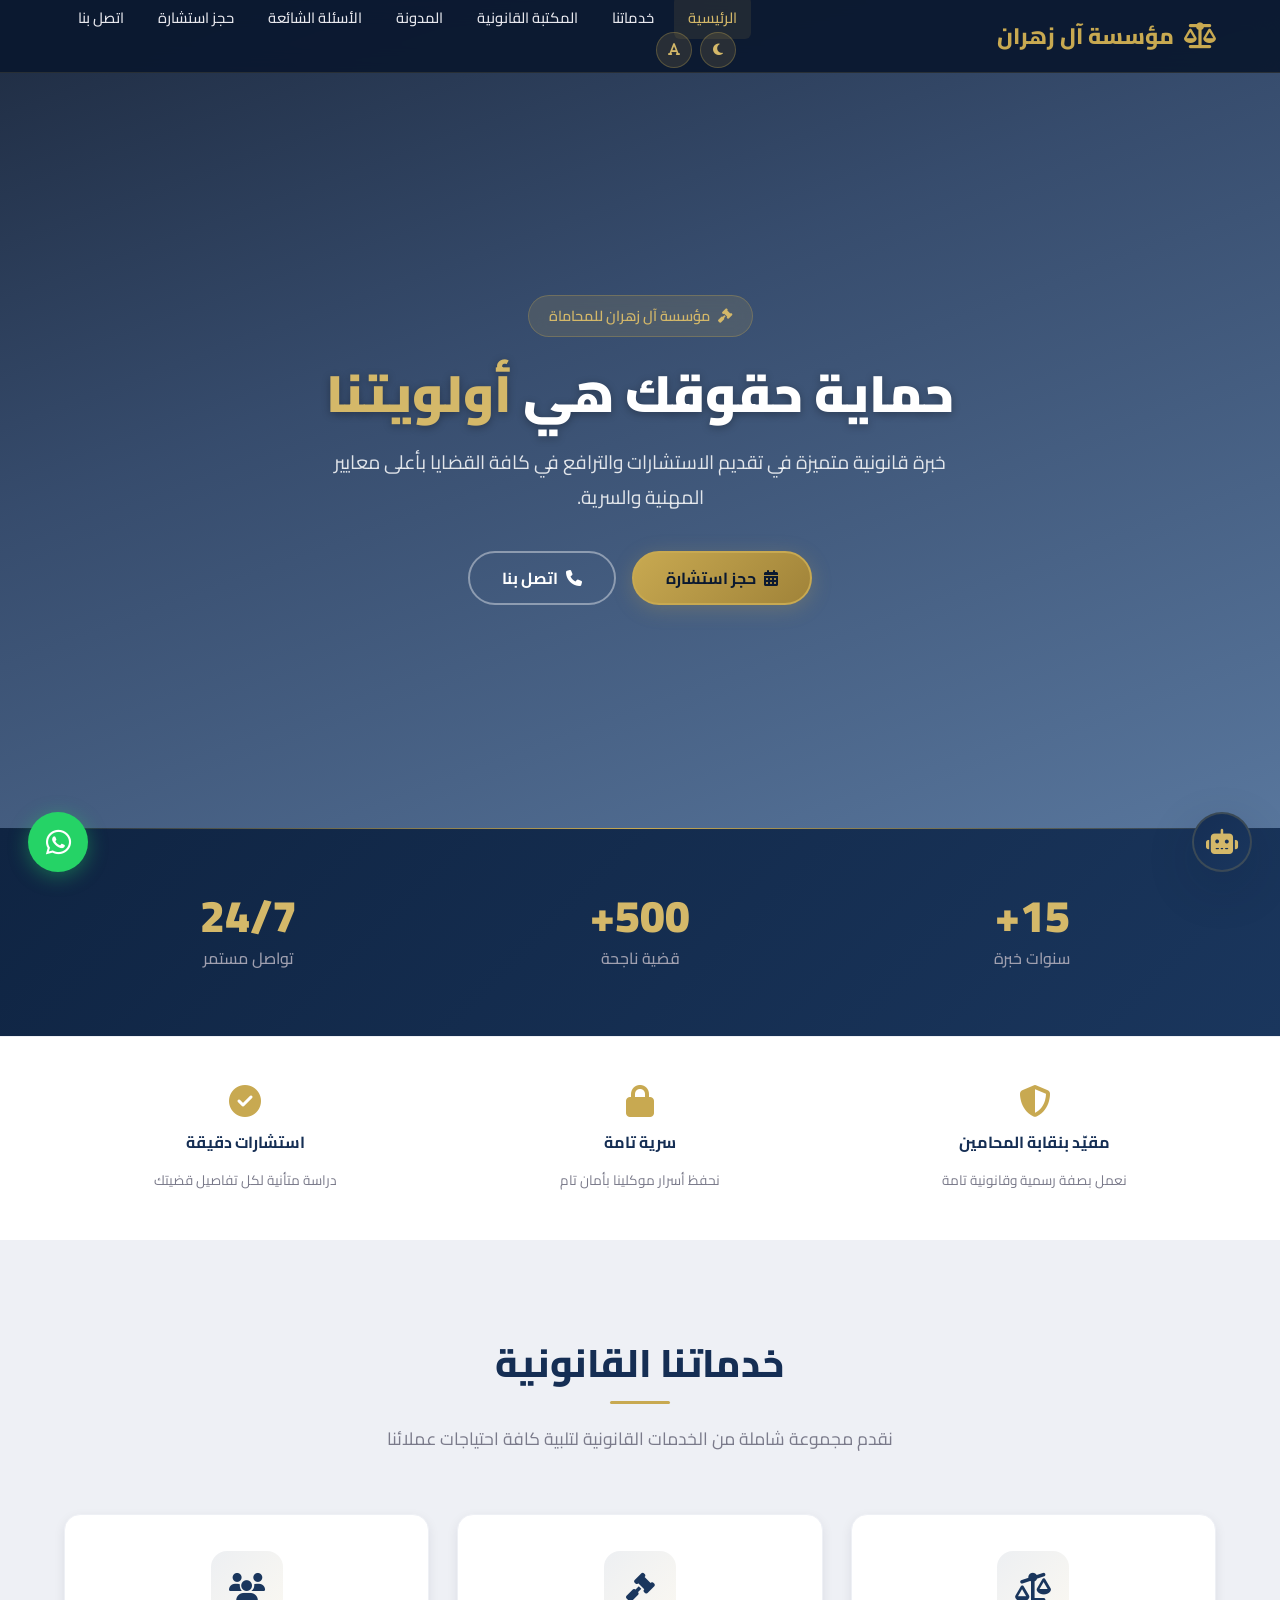
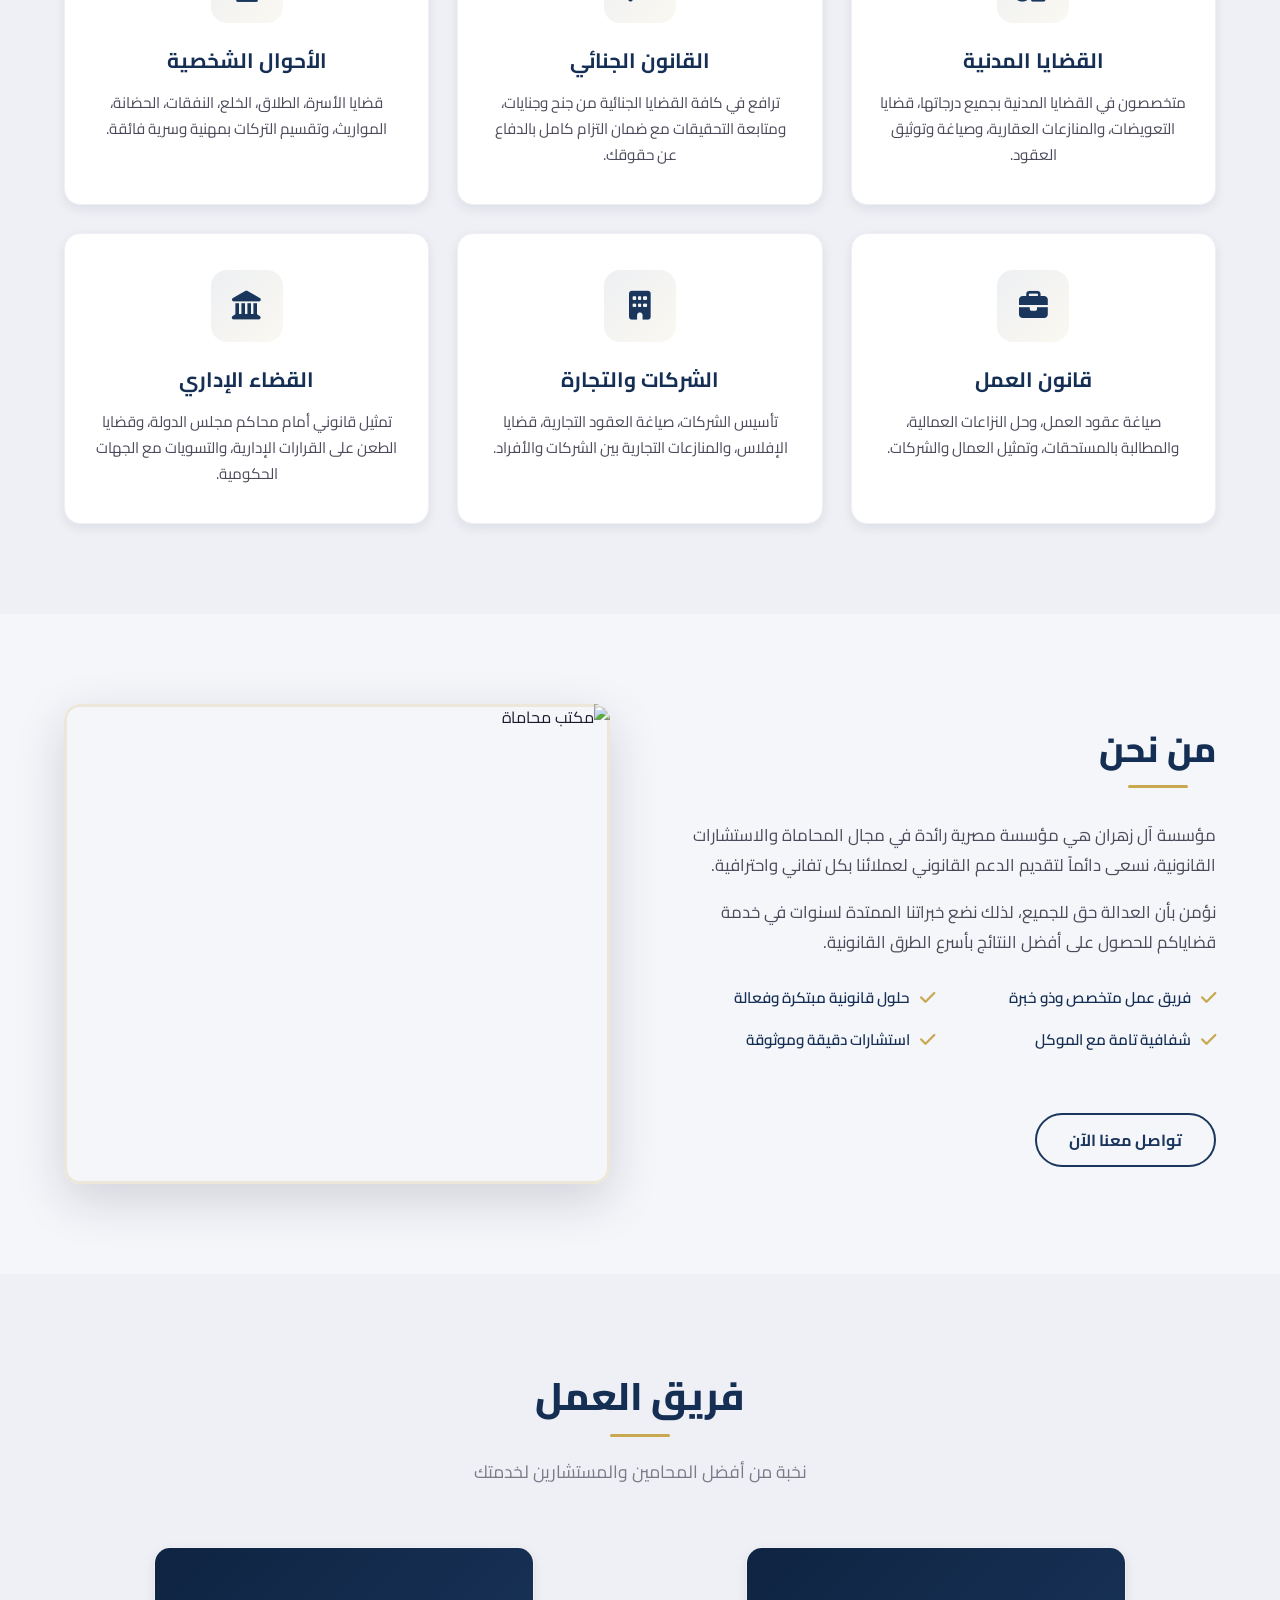
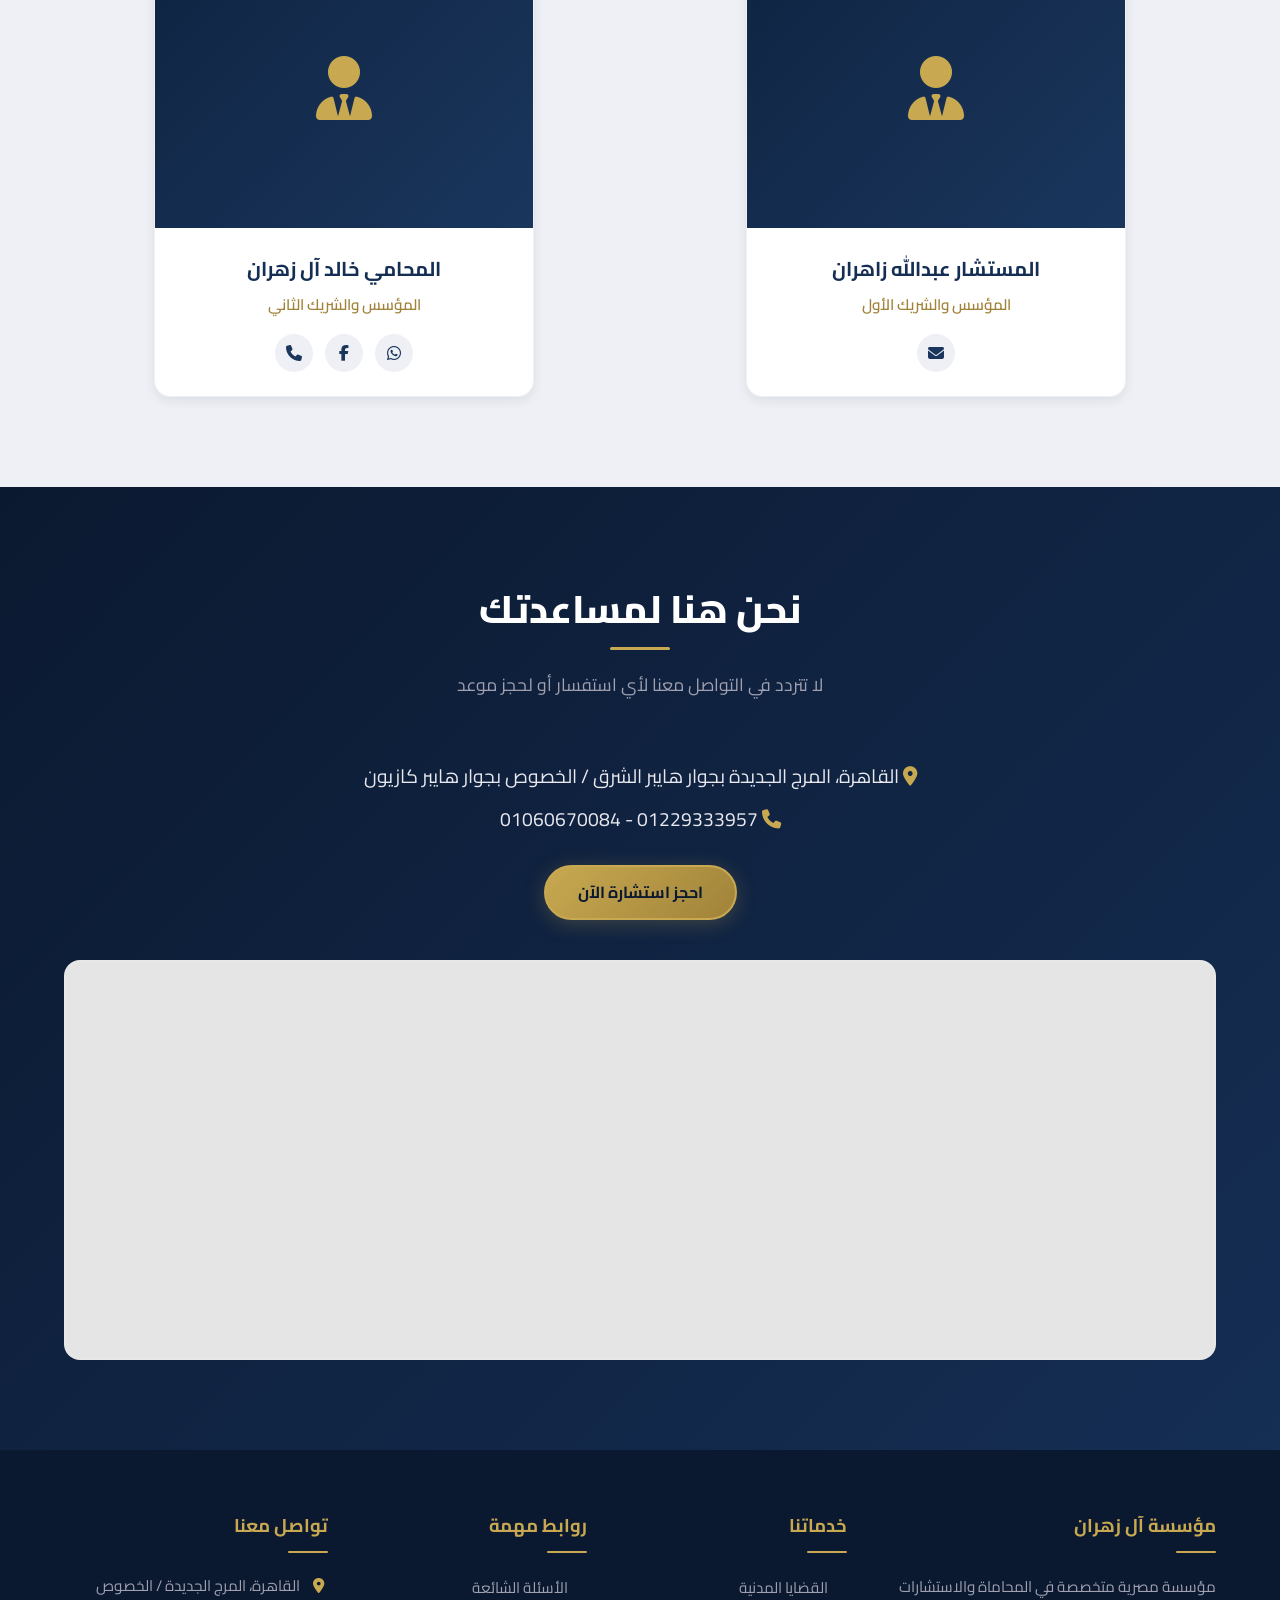
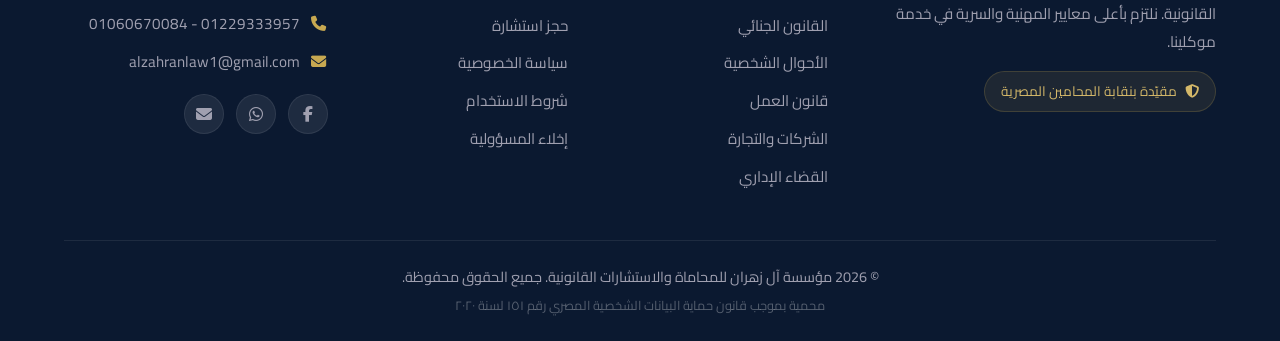
==== index.html @ a558ccb0 "feat: add Dark Mode, Font Scaler, PWA Manifest, and SEO OpenGraph tags" ====
﻿<!DOCTYPE html>
<html lang="ar" dir="rtl">
<head>
    <meta charset="UTF-8">
    <meta name="viewport" content="width=device-width, initial-scale=1.0">
    <title>مؤسسة آل زهران للمحاماة والاستشارات القانونية | الرئيسية</title>
    <meta name="description" content="مؤسسة مصرية متخصصة في المحاماة والاستشارات القانونية. نلتزم بأعلى معايير المهنية والسرية في خدمة موكلينا.">
    
    <!-- Fonts & Icons -->
    <link href="https://cdnjs.cloudflare.com/ajax/libs/font-awesome/6.5.0/css/all.min.css" rel="stylesheet">
    <link href="https://fonts.googleapis.com/css2?family=Cairo:wght@300;400;500;600;700;800;900&display=swap" rel="stylesheet">
    
    <!-- CSS -->
    <link rel="stylesheet" href="css/style.css">

    <!-- Overriding hero background with provided URL -->
    <style>
        .hero::before {
            background: url('https://raw.githubusercontent.com/hugg3864-del/my-website/refs/heads/master/AiArt_1753898582219.jpg') center/cover no-repeat !important;
        }
        /* Make stats grid center if only 3 items */
        .stats-grid {
            justify-content: center;
        }
        @media (min-width: 768px) {
            .stats-grid {
                display: flex;
                flex-wrap: wrap;
            }
            .stat-item {
                flex: 1;
                min-width: 250px;
            }
        }
    </style>
    <link rel="manifest" href="manifest.json">
    <meta name="theme-color" content="#0b1930">
    <meta property="og:title" content="مؤسسة آل زهران للمحاماة">
    <meta property="og:description" content="مؤسسة مصرية متخصصة في المحاماة والاستشارات القانونية.">
    <meta property="og:image" content="https://raw.githubusercontent.com/hugg3864-del/my-website/master/AiArt_1753898582219.jpg">
    <meta property="og:url" content="https://hugg3864-del.github.io/my-website/">
    <meta name="twitter:card" content="summary_large_image">
    <script type="application/ld+json">
    {
      "@context": "https://schema.org",
      "@type": "LegalService",
      "name": "مؤسسة آل زهران للمحاماة",
      "image": "https://raw.githubusercontent.com/hugg3864-del/my-website/master/AiArt_1753898582219.jpg",
      "telephone": "01229333957",
      "address": {
        "@type": "PostalAddress",
        "streetAddress": "المرج الجديدة / الخصوص",
        "addressLocality": "القاهرة",
        "addressCountry": "EG"
      }
    }
    </script>
</head>
<body>

    <!-- Header -->
    <header class="header" id="header">
        <div class="container">
            <div class="header-content">
                <a href="index.html" class="logo">
                    <i class="fas fa-balance-scale"></i>
                    <span>مؤسسة آل زهران</span>
                </a>
                <nav>
                    <ul class="nav-menu" id="navMenu">
                        <li><a href="index.html" class="active">الرئيسية</a></li>
                        <li><a href="index.html#services">خدماتنا</a></li>
                        <li><a href="law.html">المكتبة القانونية</a></li>
                        <li><a href="blog.html">المدونة</a></li>
                        <li><a href="faq.html">الأسئلة الشائعة</a></li>
                        <li><a href="booking.html">حجز استشارة</a></li>
                        <li><a href="contact.html">اتصل بنا</a></li>
                    </ul>
                                        <div class="accessibility-toolbar">
                        <button id="themeToggle" class="toolbar-btn" title="الوضع الليلي/النهاري"><i class="fas fa-moon"></i></button>
                        <button id="fontToggle" class="toolbar-btn" title="تكبير الخط"><i class="fas fa-font"></i></button>
                    </div>
                    <button class="mobile-menu-btn" id="mobileMenuBtn" aria-label="القائمة">
                        <i class="fas fa-bars"></i>
                    </button>
                </nav>
            </div>
        </div>
    </header>

    <main>
        <!-- Hero Section -->
        <section class="hero" id="home">
            <div class="hero-content">
                <div class="hero-badge">
                    <i class="fas fa-gavel"></i>
                    <span>مؤسسة آل زهران للمحاماة</span>
                </div>
                <h1 class="hero-title">حماية حقوقك هي <span>أولويتنا</span></h1>
                <p class="hero-subtitle">خبرة قانونية متميزة في تقديم الاستشارات والترافع في كافة القضايا بأعلى معايير المهنية والسرية.</p>
                <div class="hero-actions">
                    <a href="booking.html" class="btn btn--primary">
                        <i class="fas fa-calendar-alt"></i> حجز استشارة
                    </a>
                    <a href="contact.html" class="btn btn--secondary">
                        <i class="fas fa-phone"></i> اتصل بنا
                    </a>
                </div>
            </div>
        </section>

        <!-- Stats Bar -->
        <section class="stats-bar">
            <div class="container">
                <div class="stats-grid">
                    <div class="stat-item">
                        <div class="stat-number">15+</div>
                        <div class="stat-label">سنوات خبرة</div>
                    </div>
                    <div class="stat-item">
                        <div class="stat-number">500+</div>
                        <div class="stat-label">قضية ناجحة</div>
                    </div>
                    <div class="stat-item">
                        <div class="stat-number">24/7</div>
                        <div class="stat-label">تواصل مستمر</div>
                    </div>
                </div>
            </div>
        </section>

        <!-- Trust Badges -->
        <section class="trust-section">
            <div class="container">
                <div class="trust-grid">
                    <div class="trust-item">
                        <i class="fas fa-shield-alt"></i>
                        <h4>مقيّد بنقابة المحامين</h4>
                        <p>نعمل بصفة رسمية وقانونية تامة</p>
                    </div>
                    <div class="trust-item">
                        <i class="fas fa-lock"></i>
                        <h4>سرية تامة</h4>
                        <p>نحفظ أسرار موكلينا بأمان تام</p>
                    </div>
                    <div class="trust-item">
                        <i class="fas fa-check-circle"></i>
                        <h4>استشارات دقيقة</h4>
                        <p>دراسة متأنية لكل تفاصيل قضيتك</p>
                    </div>
                </div>
            </div>
        </section>

        <!-- Services Section -->
        <section class="section section--alt" id="services">
            <div class="container">
                <div class="section-header">
                    <h2>خدماتنا القانونية</h2>
                    <p>نقدم مجموعة شاملة من الخدمات القانونية لتلبية كافة احتياجات عملائنا</p>
                </div>
                <div class="services-grid">
                    <!-- Service 1 -->
                    <div class="service-card">
                        <div class="service-icon">
                            <i class="fas fa-balance-scale-left"></i>
                        </div>
                        <h3>القضايا المدنية</h3>
                        <p>متخصصون في القضايا المدنية بجميع درجاتها، قضايا التعويضات، والمنازعات العقارية، وصياغة وتوثيق العقود.</p>
                    </div>
                    <!-- Service 2 -->
                    <div class="service-card">
                        <div class="service-icon">
                            <i class="fas fa-gavel"></i>
                        </div>
                        <h3>القانون الجنائي</h3>
                        <p>ترافع في كافة القضايا الجنائية من جنح وجنايات، ومتابعة التحقيقات مع ضمان التزام كامل بالدفاع عن حقوقك.</p>
                    </div>
                    <!-- Service 3 -->
                    <div class="service-card">
                        <div class="service-icon">
                            <i class="fas fa-users"></i>
                        </div>
                        <h3>الأحوال الشخصية</h3>
                        <p>قضايا الأسرة، الطلاق، الخلع، النفقات، الحضانة، المواريث، وتقسيم التركات بمهنية وسرية فائقة.</p>
                    </div>
                    <!-- Service 4 -->
                    <div class="service-card">
                        <div class="service-icon">
                            <i class="fas fa-briefcase"></i>
                        </div>
                        <h3>قانون العمل</h3>
                        <p>صياغة عقود العمل، وحل النزاعات العمالية، والمطالبة بالمستحقات، وتمثيل العمال والشركات.</p>
                    </div>
                    <!-- Service 5 -->
                    <div class="service-card">
                        <div class="service-icon">
                            <i class="fas fa-building"></i>
                        </div>
                        <h3>الشركات والتجارة</h3>
                        <p>تأسيس الشركات، صياغة العقود التجارية، قضايا الإفلاس، والمنازعات التجارية بين الشركات والأفراد.</p>
                    </div>
                    <!-- Service 6 -->
                    <div class="service-card">
                        <div class="service-icon">
                            <i class="fas fa-landmark"></i>
                        </div>
                        <h3>القضاء الإداري</h3>
                        <p>تمثيل قانوني أمام محاكم مجلس الدولة، وقضايا الطعن على القرارات الإدارية، والتسويات مع الجهات الحكومية.</p>
                    </div>
                </div>
            </div>
        </section>

        <!-- About Section -->
        <section class="section" id="about">
            <div class="container">
                <div class="about-content">
                    <div class="about-text">
                        <div class="section-header" style="text-align: right; margin-bottom: 20px;">
                            <h2>من نحن</h2>
                        </div>
                        <p>مؤسسة آل زهران هي مؤسسة مصرية رائدة في مجال المحاماة والاستشارات القانونية، نسعى دائماً لتقديم الدعم القانوني لعملائنا بكل تفاني واحترافية.</p>
                        <p>نؤمن بأن العدالة حق للجميع، لذلك نضع خبراتنا الممتدة لسنوات في خدمة قضاياكم للحصول على أفضل النتائج بأسرع الطرق القانونية.</p>
                        <div class="about-features">
                            <div class="about-feature">
                                <i class="fas fa-check"></i> فريق عمل متخصص وذو خبرة
                            </div>
                            <div class="about-feature">
                                <i class="fas fa-check"></i> حلول قانونية مبتكرة وفعالة
                            </div>
                            <div class="about-feature">
                                <i class="fas fa-check"></i> شفافية تامة مع الموكل
                            </div>
                            <div class="about-feature">
                                <i class="fas fa-check"></i> استشارات دقيقة وموثوقة
                            </div>
                        </div>
                        <a href="contact.html" class="btn btn--outline mt-4">تواصل معنا الآن</a>
                    </div>
                    <div class="about-image-wrapper">
                        <!-- Placeholder for an about image -->
                        <img src="https://images.unsplash.com/photo-1589829085413-56de8ae18c73?auto=format&fit=crop&w=800&q=80" alt="مكتب محاماة">
                    </div>
                </div>
            </div>
        </section>

        <!-- Team Section -->
        <section class="section section--alt" id="team">
            <div class="container">
                <div class="section-header">
                    <h2>فريق العمل</h2>
                    <p>نخبة من أفضل المحامين والمستشارين لخدمتك</p>
                </div>
                <div class="team-grid">
                    <!-- Team Member 1 -->
                    <div class="team-card">
                        <div class="team-card-image">
                            <i class="fas fa-user-tie team-placeholder"></i>
                        </div>
                        <div class="team-card-info">
                            <h4>المستشار عبدالله زاهران</h4>
                            <div class="role">المؤسس والشريك الأول</div>
                            <div class="team-social">
                                <a href="mailto:alzahranlaw1@gmail.com"><i class="fas fa-envelope"></i></a>
                            </div>
                        </div>
                    </div>
                    <!-- Team Member 2 -->
                    <div class="team-card">
                        <div class="team-card-image">
                            <i class="fas fa-user-tie team-placeholder"></i>
                        </div>
                        <div class="team-card-info">
                            <h4>المحامي خالد آل زهران</h4>
                            <div class="role">المؤسس والشريك الثاني</div>
                            <div class="team-social">
                                <a href="https://wa.me/qr/PBA4JKFEEQJXP1" target="_blank"><i class="fab fa-whatsapp"></i></a>
                                <a href="https://www.facebook.com/share/1EuJVYKeH9" target="_blank"><i class="fab fa-facebook-f"></i></a>
                                <a href="tel:01151723921"><i class="fas fa-phone"></i></a>
                            </div>
                        </div>
                    </div>
                </div>
            </div>
        </section>

        <!-- Contact Preview -->
        <section class="section section--dark" id="contact-preview">
            <div class="container">
                <div class="section-header">
                    <h2>نحن هنا لمساعدتك</h2>
                    <p>لا تتردد في التواصل معنا لأي استفسار أو لحجز موعد</p>
                </div>
                <div style="text-align: center; margin-bottom: 40px;">
                    <p style="font-size: 1.2rem; margin-bottom: 10px;"><i class="fas fa-map-marker-alt" style="color: var(--gold-500);"></i> القاهرة، المرج الجديدة بجوار هايبر الشرق / الخصوص بجوار هايبر كازيون</p>
                    <p style="font-size: 1.2rem; margin-bottom: 10px;"><i class="fas fa-phone" style="color: var(--gold-500);"></i> 01229333957 - 01060670084</p>
                    <div style="margin-top: 30px;">
                        <a href="booking.html" class="btn btn--primary">احجز استشارة الآن</a>
                    </div>
                </div>
                
                <!-- Map Placeholder -->
                <div style="width: 100%; height: 400px; background-color: #e5e5e5; border-radius: var(--radius-lg); display: flex; align-items: center; justify-content: center; overflow: hidden; border: 2px solid rgba(255,255,255,0.1);">
                    <iframe src="https://www.google.com/maps/embed?pb=!1m18!1m12!1m3!1d13797.747209772591!2d31.328328!3d30.167447!2m3!1f0!2f0!3f0!3m2!1i1024!2i768!4f13.1!3m3!1m2!1s0x0%3A0x0!2zMzDCsDEwJzAyLjgiTiAzMcKwMTknNDIuMCJF!5e0!3m2!1sen!2seg!4v1717000000000!5m2!1sen!2seg" width="100%" height="100%" style="border:0;" allowfullscreen="" loading="lazy" referrerpolicy="no-referrer-when-downgrade"></iframe>
                </div>
            </div>
        </section>
    </main>

    <!-- Footer -->
    <footer class="footer">
        <div class="container">
            <div class="footer-content">
                <div class="footer-section">
                    <h3>مؤسسة آل زهران</h3>
                    <p>مؤسسة مصرية متخصصة في المحاماة والاستشارات القانونية. نلتزم بأعلى معايير المهنية والسرية في خدمة موكلينا.</p>
                    <div class="footer-badge">
                        <i class="fas fa-shield-alt"></i>
                        <span>مقيّدة بنقابة المحامين المصرية</span>
                    </div>
                </div>
                <div class="footer-section">
                    <h3>خدماتنا</h3>
                    <ul class="footer-links">
                        <li><a href="index.html#services">القضايا المدنية</a></li>
                        <li><a href="index.html#services">القانون الجنائي</a></li>
                        <li><a href="index.html#services">الأحوال الشخصية</a></li>
                        <li><a href="index.html#services">قانون العمل</a></li>
                        <li><a href="index.html#services">الشركات والتجارة</a></li>
                        <li><a href="index.html#services">القضاء الإداري</a></li>
                    </ul>
                </div>
                <div class="footer-section">
                    <h3>روابط مهمة</h3>
                    <ul class="footer-links">
                        <li><a href="faq.html">الأسئلة الشائعة</a></li>
                        <li><a href="booking.html">حجز استشارة</a></li>
                        <li><a href="privacy.html">سياسة الخصوصية</a></li>
                        <li><a href="terms.html">شروط الاستخدام</a></li>
                        <li><a href="disclaimer.html">إخلاء المسؤولية</a></li>
                    </ul>
                </div>
                <div class="footer-section">
                    <h3>تواصل معنا</h3>
                    <div class="footer-contact">
                        <p><i class="fas fa-map-marker-alt"></i> القاهرة، المرج الجديدة / الخصوص</p>
                        <p><i class="fas fa-phone"></i> 01229333957 - 01060670084</p>
                        <p><i class="fas fa-envelope"></i> alzahranlaw1@gmail.com</p>
                    </div>
                    <div class="social-links">
                        <a href="https://www.facebook.com/share/1EuJVYKeH9" target="_blank" aria-label="فيسبوك"><i class="fab fa-facebook-f"></i></a>
                        <a href="https://wa.me/201229333957" target="_blank" aria-label="واتساب"><i class="fab fa-whatsapp"></i></a>
                        <a href="mailto:alzahranlaw1@gmail.com" aria-label="بريد إلكتروني"><i class="fas fa-envelope"></i></a>
                    </div>
                </div>
            </div>
            <div class="footer-bottom">
                <p>&copy; <span id="currentYear"></span> مؤسسة آل زهران للمحاماة والاستشارات القانونية. جميع الحقوق محفوظة.</p>
                <p class="footer-legal">محمية بموجب قانون حماية البيانات الشخصية المصري رقم ١٥١ لسنة ٢٠٢٠</p>
            </div>
        </div>
    </footer>

    <!-- WhatsApp Float -->
    <a href="https://wa.me/201229333957" class="whatsapp-float" target="_blank" aria-label="تواصل عبر واتساب">
        <i class="fab fa-whatsapp"></i>
        <span class="whatsapp-tooltip">تواصل معنا</span>
    </a>

    <!-- Scroll to Top -->
    <button class="scroll-top" id="scrollTop" aria-label="العودة للأعلى">
        <i class="fas fa-arrow-up"></i>
    </button>

    <!-- Chatbot Widget -->
    <div class="chatbot-widget" id="chatbotWidget">
        <button class="chatbot-trigger" id="chatbotTrigger" aria-label="المساعد القانوني">
            <i class="fas fa-robot"></i>
        </button>
        <div class="chatbot-window" id="chatbotWindow">
            <div class="chatbot-header">
                <div class="chatbot-header-info">
                    <i class="fas fa-robot"></i>
                    <div>
                        <h4>المساعد القانوني الذكي</h4>
                        <small>للتوجيه فقط - لا يُغني عن استشارة المحامي</small>
                    </div>
                </div>
                <button class="chatbot-close" id="chatbotClose"><i class="fas fa-times"></i></button>
            </div>
            <div class="chatbot-messages" id="chatMessages"></div>
            <div class="chatbot-input">
                <input type="text" id="chatInput" placeholder="اكتب سؤالك القانوني...">
                <button id="chatSend"><i class="fas fa-paper-plane"></i></button>
            </div>
        </div>
    </div>

    <!-- Scripts -->
    <script src="js/main.js"></script>
    <script src="js/chatbot.js"></script>
</body>
</html>
---- css/style.css ----
/* ============================================
   مؤسسة آل زهران للمحاماة والاستشارات القانونية
   Design System — Premium Law Firm CSS
   ============================================ */

/* === Custom Properties === */
:root {
    /* Primary Palette */
    --primary-950: #060e1a;
    --primary-900: #0b1930;
    --primary-800: #0f2442;
    --primary-700: #152e54;
    --primary-600: #1a365d;
    --primary-500: #2c5282;
    --primary-400: #3b6fb6;
    --primary-300: #6b9ce8;

    /* Gold Accent */
    --gold-700: #8a6d2b;
    --gold-600: #a08339;
    --gold-500: #c8a951;
    --gold-400: #d4b869;
    --gold-300: #e2cc85;
    --gold-200: #f0e0aa;

    /* Surfaces */
    --bg-body: #f5f6fa;
    --bg-card: #ffffff;
    --bg-alt: #eef0f5;
    --bg-dark: #0b1930;
    --bg-dark-alt: #0f2442;

    /* Text */
    --text-primary: #1a1a2e;
    --text-secondary: #4a4a5a;
    --text-muted: #7a7a8a;
    --text-on-dark: #e8e8ee;
    --text-on-dark-muted: #a0a0b0;

    /* Borders */
    --border-color: #dfe1e8;
    --border-light: #eef0f5;

    /* Feedback */
    --success: #2d9b51;
    --error: #d9534f;
    --warning: #e8a317;
    --info: #3b82f6;

    /* Shadows */
    --shadow-sm: 0 1px 3px rgba(11,25,48,0.06);
    --shadow-md: 0 4px 12px rgba(11,25,48,0.08);
    --shadow-lg: 0 8px 30px rgba(11,25,48,0.12);
    --shadow-xl: 0 16px 50px rgba(11,25,48,0.16);
    --shadow-gold: 0 4px 20px rgba(200,169,81,0.25);

    /* Typography */
    --font-family: 'Cairo', 'Segoe UI', sans-serif;

    /* Transitions */
    --transition-fast: 0.2s ease;
    --transition-base: 0.3s ease;
    --transition-slow: 0.5s ease;

    /* Border Radius */
    --radius-sm: 6px;
    --radius-md: 10px;
    --radius-lg: 16px;
    --radius-xl: 24px;
    --radius-full: 50%;
}

/* === Reset & Base === */
*,
*::before,
*::after {
    margin: 0;
    padding: 0;
    box-sizing: border-box;
}

html {
    scroll-behavior: smooth;
    font-size: 16px;
}

body {
    font-family: var(--font-family);
    line-height: 1.7;
    color: var(--text-primary);
    background: var(--bg-body);
    -webkit-font-smoothing: antialiased;
    overflow-x: hidden;
}

img {
    max-width: 100%;
    height: auto;
    display: block;
}

a {
    color: inherit;
    text-decoration: none;
    transition: color var(--transition-fast);
}

ul, ol {
    list-style: none;
}

button {
    font-family: inherit;
    cursor: pointer;
    border: none;
    background: none;
}

input, textarea, select {
    font-family: inherit;
    font-size: 1rem;
}

/* === Layout === */
.container {
    max-width: 1200px;
    margin: 0 auto;
    padding: 0 24px;
}

.section {
    padding: 90px 0;
}

.section--dark {
    background: linear-gradient(135deg, var(--primary-900) 0%, var(--primary-700) 100%);
    color: var(--text-on-dark);
}

.section--alt {
    background: var(--bg-alt);
}

.section-header {
    text-align: center;
    margin-bottom: 60px;
}

.section-header h2 {
    font-size: 2.4rem;
    font-weight: 800;
    color: var(--primary-700);
    margin-bottom: 12px;
    position: relative;
    display: inline-block;
}

.section--dark .section-header h2 {
    color: #fff;
}

.section-header h2::after {
    content: '';
    position: absolute;
    bottom: -8px;
    right: 50%;
    transform: translateX(50%);
    width: 60px;
    height: 3px;
    background: var(--gold-500);
    border-radius: 2px;
}

.section-header p {
    font-size: 1.1rem;
    color: var(--text-muted);
    max-width: 600px;
    margin: 16px auto 0;
}

.section--dark .section-header p {
    color: var(--text-on-dark-muted);
}

/* === Header & Navigation === */
.header {
    position: fixed;
    top: 0;
    width: 100%;
    z-index: 1000;
    background: rgba(11, 25, 48, 0.95);
    backdrop-filter: blur(12px);
    -webkit-backdrop-filter: blur(12px);
    border-bottom: 1px solid rgba(200, 169, 81, 0.15);
    padding: 0;
    transition: all var(--transition-base);
}

.header.scrolled {
    background: rgba(11, 25, 48, 0.98);
    box-shadow: 0 4px 20px rgba(0,0,0,0.3);
}

.header-content {
    display: flex;
    justify-content: space-between;
    align-items: center;
    height: 72px;
}

.logo {
    display: flex;
    align-items: center;
    gap: 10px;
    font-size: 1.4rem;
    font-weight: 800;
    color: var(--gold-500) !important;
    text-decoration: none;
    transition: opacity var(--transition-fast);
}

.logo:hover {
    opacity: 0.9;
}

.logo i {
    font-size: 1.6rem;
}

.nav-menu {
    display: flex;
    align-items: center;
    gap: 6px;
}

.nav-menu li a {
    color: var(--text-on-dark);
    font-weight: 500;
    font-size: 0.92rem;
    padding: 8px 14px;
    border-radius: var(--radius-sm);
    transition: all var(--transition-fast);
    white-space: nowrap;
}

.nav-menu li a:hover,
.nav-menu li a.active {
    color: var(--gold-400);
    background: rgba(200, 169, 81, 0.1);
}

.mobile-menu-btn {
    display: none;
    color: #fff;
    font-size: 1.5rem;
    padding: 8px;
}

/* === Hero Section === */
.hero {
    position: relative;
    min-height: 92vh;
    display: flex;
    align-items: center;
    justify-content: center;
    text-align: center;
    color: #fff;
    overflow: hidden;
    padding-top: 72px;
}

.hero::before {
    content: '';
    position: absolute;
    inset: 0;
    background: url('../AiArt_1753898582219.jpg') center/cover no-repeat;
    z-index: 0;
}

.hero::after {
    content: '';
    position: absolute;
    inset: 0;
    background: linear-gradient(
        160deg,
        rgba(11, 25, 48, 0.92) 0%,
        rgba(21, 46, 84, 0.85) 40%,
        rgba(44, 82, 130, 0.78) 100%
    );
    z-index: 1;
}

.hero-content {
    position: relative;
    z-index: 2;
    max-width: 800px;
    padding: 0 24px;
}

.hero-badge {
    display: inline-flex;
    align-items: center;
    gap: 8px;
    background: rgba(200, 169, 81, 0.15);
    border: 1px solid rgba(200, 169, 81, 0.3);
    color: var(--gold-400);
    padding: 8px 20px;
    border-radius: 50px;
    font-size: 0.9rem;
    font-weight: 600;
    margin-bottom: 24px;
    backdrop-filter: blur(8px);
}

.hero-title {
    font-size: 3.2rem;
    font-weight: 900;
    line-height: 1.25;
    margin-bottom: 20px;
    text-shadow: 0 2px 8px rgba(0,0,0,0.3);
}

.hero-title span {
    color: var(--gold-400);
}

.hero-subtitle {
    font-size: 1.2rem;
    line-height: 1.8;
    color: rgba(255,255,255,0.85);
    max-width: 620px;
    margin: 0 auto 36px;
}

.hero-actions {
    display: flex;
    gap: 16px;
    justify-content: center;
    flex-wrap: wrap;
}

.hero-stats {
    display: flex;
    justify-content: center;
    gap: 48px;
    margin-top: 56px;
    padding-top: 40px;
    border-top: 1px solid rgba(255,255,255,0.12);
}

.hero-stat {
    text-align: center;
}

.hero-stat-number {
    font-size: 2.2rem;
    font-weight: 900;
    color: var(--gold-400);
    line-height: 1;
    margin-bottom: 4px;
}

.hero-stat-label {
    font-size: 0.9rem;
    color: rgba(255,255,255,0.7);
}

/* === Buttons === */
.btn {
    display: inline-flex;
    align-items: center;
    justify-content: center;
    gap: 8px;
    padding: 14px 32px;
    border-radius: 50px;
    font-weight: 700;
    font-size: 1rem;
    transition: all var(--transition-base);
    cursor: pointer;
    border: 2px solid transparent;
    text-decoration: none;
    line-height: 1.4;
}

.btn--primary {
    background: linear-gradient(135deg, var(--gold-500) 0%, var(--gold-600) 100%);
    color: var(--primary-900);
    border-color: var(--gold-500);
    box-shadow: var(--shadow-gold);
}

.btn--primary:hover {
    background: linear-gradient(135deg, var(--gold-400) 0%, var(--gold-500) 100%);
    transform: translateY(-2px);
    box-shadow: 0 8px 30px rgba(200,169,81,0.4);
}

.btn--secondary {
    background: transparent;
    color: #fff;
    border-color: rgba(255,255,255,0.4);
}

.btn--secondary:hover {
    background: rgba(255,255,255,0.1);
    border-color: #fff;
}

.btn--outline {
    background: transparent;
    color: var(--primary-600);
    border-color: var(--primary-600);
}

.btn--outline:hover {
    background: var(--primary-600);
    color: #fff;
}

.btn--dark {
    background: var(--primary-800);
    color: #fff;
    border-color: var(--primary-800);
}

.btn--dark:hover {
    background: var(--primary-700);
}

.btn--sm {
    padding: 10px 22px;
    font-size: 0.9rem;
}

.btn--block {
    width: 100%;
}

/* === Stats Bar === */
.stats-bar {
    background: linear-gradient(135deg, var(--primary-800) 0%, var(--primary-600) 100%);
    padding: 48px 0;
    position: relative;
}

.stats-bar::before {
    content: '';
    position: absolute;
    top: 0;
    left: 0;
    right: 0;
    height: 1px;
    background: linear-gradient(90deg, transparent, var(--gold-500), transparent);
}

.stats-grid {
    display: grid;
    grid-template-columns: repeat(4, 1fr);
    gap: 24px;
    text-align: center;
}

.stat-item {
    padding: 16px;
}

.stat-number {
    font-size: 2.8rem;
    font-weight: 900;
    color: var(--gold-400);
    line-height: 1.1;
    margin-bottom: 4px;
}

.stat-label {
    font-size: 1rem;
    color: var(--text-on-dark-muted);
    font-weight: 500;
}

/* === Service Cards === */
.services-grid {
    display: grid;
    grid-template-columns: repeat(auto-fit, minmax(340px, 1fr));
    gap: 28px;
}

.service-card {
    background: var(--bg-card);
    border-radius: var(--radius-lg);
    padding: 36px 28px;
    text-align: center;
    box-shadow: var(--shadow-md);
    transition: all var(--transition-base);
    position: relative;
    overflow: hidden;
    border: 1px solid var(--border-light);
}

.service-card::before {
    content: '';
    position: absolute;
    top: 0;
    right: 0;
    left: 0;
    height: 4px;
    background: linear-gradient(90deg, var(--gold-500), var(--gold-400));
    transform: scaleX(0);
    transform-origin: right;
    transition: transform var(--transition-base);
}

.service-card:hover {
    transform: translateY(-8px);
    box-shadow: var(--shadow-xl);
}

.service-card:hover::before {
    transform: scaleX(1);
}

.service-icon {
    width: 72px;
    height: 72px;
    border-radius: var(--radius-lg);
    background: linear-gradient(135deg, rgba(26,54,93,0.08) 0%, rgba(200,169,81,0.08) 100%);
    display: flex;
    align-items: center;
    justify-content: center;
    margin: 0 auto 20px;
    font-size: 1.8rem;
    color: var(--primary-600);
    transition: all var(--transition-base);
}

.service-card:hover .service-icon {
    background: linear-gradient(135deg, var(--primary-600) 0%, var(--primary-500) 100%);
    color: var(--gold-400);
    transform: scale(1.08);
}

.service-card h3 {
    font-size: 1.3rem;
    font-weight: 700;
    color: var(--primary-700);
    margin-bottom: 12px;
}

.service-card p {
    font-size: 0.95rem;
    color: var(--text-secondary);
    line-height: 1.7;
}

/* === About Section === */
.about-content {
    display: grid;
    grid-template-columns: 1fr 1fr;
    gap: 60px;
    align-items: center;
}

.about-text h2 {
    font-size: 2.2rem;
    font-weight: 800;
    color: var(--primary-700);
    margin-bottom: 20px;
}

.about-text p {
    font-size: 1.05rem;
    color: var(--text-secondary);
    margin-bottom: 16px;
    line-height: 1.8;
}

.about-features {
    display: grid;
    grid-template-columns: 1fr 1fr;
    gap: 16px;
    margin: 28px 0;
}

.about-feature {
    display: flex;
    align-items: center;
    gap: 10px;
    font-weight: 600;
    color: var(--primary-700);
    font-size: 0.95rem;
}

.about-feature i {
    color: var(--gold-500);
    font-size: 1.1rem;
}

.about-image-wrapper {
    position: relative;
    border-radius: var(--radius-lg);
    overflow: hidden;
    box-shadow: var(--shadow-xl);
}

.about-image-wrapper::after {
    content: '';
    position: absolute;
    inset: 0;
    border: 3px solid rgba(200,169,81,0.2);
    border-radius: var(--radius-lg);
    pointer-events: none;
}

.about-image-wrapper img {
    width: 100%;
    height: 480px;
    object-fit: cover;
}

/* === Team Section === */
.team-grid {
    display: grid;
    grid-template-columns: repeat(auto-fit, minmax(300px, 1fr));
    gap: 32px;
    justify-items: center;
}

.team-card {
    background: var(--bg-card);
    border-radius: var(--radius-lg);
    overflow: hidden;
    box-shadow: var(--shadow-md);
    transition: all var(--transition-base);
    max-width: 380px;
    width: 100%;
    border: 1px solid var(--border-light);
}

.team-card:hover {
    transform: translateY(-6px);
    box-shadow: var(--shadow-xl);
}

.team-card-image {
    height: 280px;
    background: linear-gradient(135deg, var(--primary-800) 0%, var(--primary-600) 100%);
    display: flex;
    align-items: center;
    justify-content: center;
    position: relative;
    overflow: hidden;
}

.team-card-image img {
    width: 100%;
    height: 100%;
    object-fit: cover;
}

.team-card-image .team-placeholder {
    font-size: 4rem;
    color: var(--gold-500);
}

.team-card-info {
    padding: 24px;
    text-align: center;
}

.team-card-info h4 {
    font-size: 1.25rem;
    font-weight: 700;
    color: var(--primary-700);
    margin-bottom: 6px;
}

.team-card-info .role {
    color: var(--gold-600);
    font-weight: 600;
    font-size: 0.95rem;
    margin-bottom: 16px;
}

.team-social {
    display: flex;
    justify-content: center;
    gap: 12px;
}

.team-social a {
    width: 38px;
    height: 38px;
    border-radius: var(--radius-full);
    background: var(--bg-alt);
    display: flex;
    align-items: center;
    justify-content: center;
    color: var(--primary-600);
    font-size: 1rem;
    transition: all var(--transition-fast);
}

.team-social a:hover {
    background: var(--primary-600);
    color: var(--gold-400);
    transform: translateY(-2px);
}

/* === Trust Badges === */
.trust-section {
    background: var(--bg-card);
    padding: 48px 0;
    border-top: 1px solid var(--border-light);
    border-bottom: 1px solid var(--border-light);
}

.trust-grid {
    display: grid;
    grid-template-columns: repeat(auto-fit, minmax(220px, 1fr));
    gap: 32px;
    text-align: center;
}

.trust-item {
    display: flex;
    flex-direction: column;
    align-items: center;
    gap: 12px;
}

.trust-item i {
    font-size: 2rem;
    color: var(--gold-500);
}

.trust-item h4 {
    font-size: 1rem;
    font-weight: 700;
    color: var(--primary-700);
}

.trust-item p {
    font-size: 0.85rem;
    color: var(--text-muted);
}

/* === Blog Preview === */
.blog-preview-grid {
    display: grid;
    grid-template-columns: repeat(auto-fit, minmax(320px, 1fr));
    gap: 28px;
}

.blog-preview-card {
    background: var(--bg-card);
    border-radius: var(--radius-lg);
    overflow: hidden;
    box-shadow: var(--shadow-md);
    transition: all var(--transition-base);
    border: 1px solid var(--border-light);
}

.blog-preview-card:hover {
    transform: translateY(-5px);
    box-shadow: var(--shadow-lg);
}

.blog-preview-card .card-body {
    padding: 24px;
}

.blog-preview-card h3 {
    font-size: 1.15rem;
    font-weight: 700;
    color: var(--primary-700);
    margin-bottom: 8px;
    line-height: 1.5;
}

.blog-preview-card .meta {
    font-size: 0.85rem;
    color: var(--text-muted);
    margin-bottom: 12px;
}

.blog-preview-card p {
    font-size: 0.95rem;
    color: var(--text-secondary);
    line-height: 1.7;
}

.blog-preview-card .read-more {
    display: inline-flex;
    align-items: center;
    gap: 6px;
    color: var(--gold-600);
    font-weight: 600;
    font-size: 0.9rem;
    margin-top: 16px;
    transition: all var(--transition-fast);
}

.blog-preview-card .read-more:hover {
    color: var(--primary-600);
    gap: 10px;
}

/* === Contact Section === */
.contact-grid {
    display: grid;
    grid-template-columns: 1fr 1fr;
    gap: 40px;
}

.contact-info-card {
    background: var(--bg-card);
    border-radius: var(--radius-lg);
    padding: 36px;
    box-shadow: var(--shadow-md);
    border: 1px solid var(--border-light);
}

.contact-info-card h3 {
    font-size: 1.4rem;
    font-weight: 700;
    color: var(--primary-700);
    margin-bottom: 28px;
}

.contact-item {
    display: flex;
    align-items: flex-start;
    gap: 16px;
    margin-bottom: 24px;
}

.contact-item-icon {
    width: 48px;
    height: 48px;
    border-radius: var(--radius-md);
    background: linear-gradient(135deg, rgba(26,54,93,0.08), rgba(200,169,81,0.08));
    display: flex;
    align-items: center;
    justify-content: center;
    color: var(--primary-600);
    font-size: 1.2rem;
    flex-shrink: 0;
}

.contact-item-text strong {
    display: block;
    color: var(--primary-700);
    margin-bottom: 4px;
    font-size: 0.95rem;
}

.contact-item-text span {
    color: var(--text-secondary);
    font-size: 0.95rem;
    line-height: 1.6;
}

/* === Forms === */
.form-card {
    background: var(--bg-card);
    border-radius: var(--radius-lg);
    padding: 36px;
    box-shadow: var(--shadow-md);
    border: 1px solid var(--border-light);
}

.form-card h3 {
    font-size: 1.4rem;
    font-weight: 700;
    color: var(--primary-700);
    margin-bottom: 28px;
}

.form-group {
    margin-bottom: 20px;
}

.form-label {
    display: block;
    font-weight: 600;
    color: var(--primary-700);
    margin-bottom: 8px;
    font-size: 0.95rem;
}

.form-input,
.form-textarea,
.form-select {
    width: 100%;
    padding: 14px 16px;
    border: 2px solid var(--border-color);
    border-radius: var(--radius-md);
    font-size: 1rem;
    color: var(--text-primary);
    background: var(--bg-card);
    transition: all var(--transition-fast);
}

.form-input:focus,
.form-textarea:focus,
.form-select:focus {
    outline: none;
    border-color: var(--primary-500);
    box-shadow: 0 0 0 3px rgba(44,82,130,0.12);
}

.form-textarea {
    resize: vertical;
    min-height: 120px;
}

.form-hint {
    font-size: 0.85rem;
    color: var(--text-muted);
    margin-top: 6px;
    display: flex;
    align-items: center;
    gap: 6px;
}

.form-hint i {
    color: var(--gold-500);
}

.form-row {
    display: grid;
    grid-template-columns: 1fr 1fr;
    gap: 16px;
}

/* === Footer === */
.footer {
    background: var(--bg-dark);
    color: var(--text-on-dark);
    padding-top: 60px;
}

.footer-content {
    display: grid;
    grid-template-columns: 1.5fr 1fr 1fr 1.2fr;
    gap: 40px;
    padding-bottom: 40px;
}

.footer-section h3 {
    color: var(--gold-500);
    font-size: 1.15rem;
    font-weight: 700;
    margin-bottom: 20px;
    position: relative;
    padding-bottom: 12px;
}

.footer-section h3::after {
    content: '';
    position: absolute;
    bottom: 0;
    right: 0;
    width: 40px;
    height: 2px;
    background: var(--gold-500);
    border-radius: 1px;
}

.footer-section > p {
    color: var(--text-on-dark-muted);
    font-size: 0.95rem;
    line-height: 1.8;
}

.footer-badge {
    display: inline-flex;
    align-items: center;
    gap: 8px;
    margin-top: 16px;
    background: rgba(200, 169, 81, 0.1);
    border: 1px solid rgba(200, 169, 81, 0.2);
    padding: 8px 16px;
    border-radius: 50px;
    font-size: 0.85rem;
    color: var(--gold-400);
}

.footer-links li {
    margin-bottom: 10px;
}

.footer-links a {
    color: var(--text-on-dark-muted);
    font-size: 0.95rem;
    transition: all var(--transition-fast);
    display: inline-flex;
    align-items: center;
    gap: 6px;
}

.footer-links a::before {
    content: '←';
    font-size: 0.8rem;
    opacity: 0;
    transition: all var(--transition-fast);
}

.footer-links a:hover {
    color: var(--gold-400);
    padding-right: 8px;
}

.footer-links a:hover::before {
    opacity: 1;
}

.footer-contact p {
    display: flex;
    align-items: center;
    gap: 10px;
    color: var(--text-on-dark-muted);
    font-size: 0.95rem;
    margin-bottom: 12px;
}

.footer-contact i {
    color: var(--gold-500);
    width: 18px;
    text-align: center;
}

.social-links {
    display: flex;
    gap: 12px;
    margin-top: 20px;
}

.social-links a {
    width: 40px;
    height: 40px;
    border-radius: var(--radius-full);
    background: rgba(255,255,255,0.08);
    display: flex;
    align-items: center;
    justify-content: center;
    color: var(--text-on-dark-muted);
    font-size: 1rem;
    transition: all var(--transition-fast);
    border: 1px solid rgba(255,255,255,0.08);
}

.social-links a:hover {
    background: var(--gold-500);
    color: var(--primary-900);
    border-color: var(--gold-500);
    transform: translateY(-3px);
}

.footer-bottom {
    text-align: center;
    padding: 24px 0;
    border-top: 1px solid rgba(255,255,255,0.08);
}

.footer-bottom p {
    color: var(--text-on-dark-muted);
    font-size: 0.9rem;
}

.footer-legal {
    font-size: 0.8rem !important;
    color: rgba(255,255,255,0.3) !important;
    margin-top: 6px;
}

/* === WhatsApp Float === */
.whatsapp-float {
    position: fixed;
    bottom: 28px;
    left: 28px;
    z-index: 900;
    width: 60px;
    height: 60px;
    background: #25D366;
    color: #fff;
    border-radius: var(--radius-full);
    display: flex;
    align-items: center;
    justify-content: center;
    font-size: 1.8rem;
    box-shadow: 0 4px 20px rgba(37, 211, 102, 0.4);
    transition: all var(--transition-base);
    text-decoration: none;
}

.whatsapp-float:hover {
    transform: scale(1.1);
    box-shadow: 0 6px 30px rgba(37, 211, 102, 0.5);
}

.whatsapp-tooltip {
    position: absolute;
    left: 72px;
    background: var(--primary-900);
    color: #fff;
    padding: 6px 14px;
    border-radius: var(--radius-sm);
    font-size: 0.85rem;
    white-space: nowrap;
    opacity: 0;
    pointer-events: none;
    transition: opacity var(--transition-fast);
}

.whatsapp-float:hover .whatsapp-tooltip {
    opacity: 1;
}

/* === Scroll to Top === */
.scroll-top {
    position: fixed;
    bottom: 100px;
    left: 28px;
    z-index: 900;
    width: 46px;
    height: 46px;
    background: var(--primary-700);
    color: #fff;
    border-radius: var(--radius-full);
    display: flex;
    align-items: center;
    justify-content: center;
    font-size: 1.1rem;
    box-shadow: var(--shadow-lg);
    opacity: 0;
    visibility: hidden;
    transform: translateY(20px);
    transition: all var(--transition-base);
    border: none;
    cursor: pointer;
}

.scroll-top.visible {
    opacity: 1;
    visibility: visible;
    transform: translateY(0);
}

.scroll-top:hover {
    background: var(--gold-500);
    color: var(--primary-900);
}

/* === Chatbot Widget === */
.chatbot-widget {
    position: fixed;
    bottom: 28px;
    right: 28px;
    z-index: 950;
}

.chatbot-trigger {
    width: 60px;
    height: 60px;
    border-radius: var(--radius-full);
    background: linear-gradient(135deg, var(--primary-700) 0%, var(--primary-600) 100%);
    color: var(--gold-400);
    font-size: 1.6rem;
    display: flex;
    align-items: center;
    justify-content: center;
    box-shadow: var(--shadow-xl);
    cursor: pointer;
    border: 2px solid rgba(200,169,81,0.2);
    transition: all var(--transition-base);
}

.chatbot-trigger:hover {
    transform: scale(1.08);
    box-shadow: 0 8px 30px rgba(26,54,93,0.4);
}

.chatbot-trigger.active {
    display: none;
}

.chatbot-window {
    display: none;
    position: absolute;
    bottom: 0;
    right: 0;
    width: 380px;
    max-height: 520px;
    background: var(--bg-card);
    border-radius: var(--radius-lg);
    box-shadow: var(--shadow-xl);
    overflow: hidden;
    flex-direction: column;
    border: 1px solid var(--border-color);
    animation: chatbotSlideUp 0.3s ease;
}

.chatbot-window.open {
    display: flex;
}

@keyframes chatbotSlideUp {
    from { opacity: 0; transform: translateY(20px); }
    to   { opacity: 1; transform: translateY(0); }
}

.chatbot-header {
    background: linear-gradient(135deg, var(--primary-800) 0%, var(--primary-600) 100%);
    color: #fff;
    padding: 16px 20px;
    display: flex;
    align-items: center;
    justify-content: space-between;
}

.chatbot-header-info {
    display: flex;
    align-items: center;
    gap: 12px;
}

.chatbot-header-info i {
    font-size: 1.4rem;
    color: var(--gold-400);
}

.chatbot-header-info h4 {
    font-size: 0.95rem;
    font-weight: 700;
    margin-bottom: 2px;
}

.chatbot-header-info small {
    font-size: 0.72rem;
    opacity: 0.7;
    display: block;
}

.chatbot-close {
    color: rgba(255,255,255,0.7);
    font-size: 1.2rem;
    padding: 4px;
    cursor: pointer;
    transition: color var(--transition-fast);
    background: none;
    border: none;
}

.chatbot-close:hover {
    color: #fff;
}

.chatbot-messages {
    flex: 1;
    overflow-y: auto;
    padding: 20px;
    display: flex;
    flex-direction: column;
    gap: 12px;
    max-height: 360px;
    min-height: 200px;
    background: var(--bg-alt);
}

.chat-message {
    max-width: 85%;
    padding: 12px 16px;
    border-radius: var(--radius-md);
    font-size: 0.9rem;
    line-height: 1.6;
    animation: messageIn 0.3s ease;
}

@keyframes messageIn {
    from { opacity: 0; transform: translateY(10px); }
    to   { opacity: 1; transform: translateY(0); }
}

.chat-message.bot {
    background: var(--bg-card);
    color: var(--text-primary);
    align-self: flex-start;
    border: 1px solid var(--border-light);
    border-bottom-right-radius: 4px;
}

.chat-message.user {
    background: var(--primary-600);
    color: #fff;
    align-self: flex-end;
    border-bottom-left-radius: 4px;
}

.chat-message.bot .disclaimer {
    font-size: 0.75rem;
    color: var(--text-muted);
    margin-top: 6px;
    padding-top: 6px;
    border-top: 1px solid var(--border-light);
}

.chatbot-input {
    display: flex;
    padding: 12px;
    gap: 8px;
    border-top: 1px solid var(--border-color);
    background: var(--bg-card);
}

.chatbot-input input {
    flex: 1;
    padding: 10px 14px;
    border: 2px solid var(--border-color);
    border-radius: 50px;
    font-size: 0.9rem;
    outline: none;
    transition: border-color var(--transition-fast);
}

.chatbot-input input:focus {
    border-color: var(--primary-500);
}

.chatbot-input button {
    width: 42px;
    height: 42px;
    border-radius: var(--radius-full);
    background: var(--primary-600);
    color: #fff;
    display: flex;
    align-items: center;
    justify-content: center;
    cursor: pointer;
    transition: background var(--transition-fast);
    border: none;
}

.chatbot-input button:hover {
    background: var(--gold-500);
    color: var(--primary-900);
}

.typing-indicator {
    display: flex;
    gap: 4px;
    padding: 12px 16px;
    align-self: flex-start;
}

.typing-indicator span {
    width: 8px;
    height: 8px;
    background: var(--text-muted);
    border-radius: var(--radius-full);
    animation: typingBounce 1.4s infinite ease-in-out;
}

.typing-indicator span:nth-child(1) { animation-delay: 0s; }
.typing-indicator span:nth-child(2) { animation-delay: 0.2s; }
.typing-indicator span:nth-child(3) { animation-delay: 0.4s; }

@keyframes typingBounce {
    0%, 80%, 100% { transform: scale(0.7); opacity: 0.4; }
    40% { transform: scale(1); opacity: 1; }
}

/* === FAQ Accordion === */
.faq-list {
    max-width: 800px;
    margin: 0 auto;
}

.faq-category {
    margin-bottom: 36px;
}

.faq-category-title {
    font-size: 1.3rem;
    font-weight: 700;
    color: var(--primary-700);
    margin-bottom: 16px;
    display: flex;
    align-items: center;
    gap: 10px;
}

.faq-category-title i {
    color: var(--gold-500);
}

.faq-item {
    background: var(--bg-card);
    border-radius: var(--radius-md);
    margin-bottom: 10px;
    border: 1px solid var(--border-light);
    overflow: hidden;
    transition: box-shadow var(--transition-fast);
}

.faq-item:hover {
    box-shadow: var(--shadow-sm);
}

.faq-question {
    width: 100%;
    display: flex;
    justify-content: space-between;
    align-items: center;
    padding: 18px 22px;
    font-size: 1rem;
    font-weight: 600;
    color: var(--primary-700);
    cursor: pointer;
    background: none;
    border: none;
    text-align: right;
    font-family: inherit;
    transition: background var(--transition-fast);
}

.faq-question:hover {
    background: rgba(200,169,81,0.05);
}

.faq-question i {
    transition: transform var(--transition-base);
    color: var(--gold-500);
    font-size: 0.9rem;
}

.faq-item.active .faq-question i {
    transform: rotate(180deg);
}

.faq-answer {
    max-height: 0;
    overflow: hidden;
    transition: max-height var(--transition-base);
}

.faq-answer-content {
    padding: 0 22px 20px;
    font-size: 0.95rem;
    color: var(--text-secondary);
    line-height: 1.8;
}

/* === Blog Page === */
.blog-controls {
    display: flex;
    gap: 12px;
    flex-wrap: wrap;
    margin-bottom: 28px;
    background: var(--bg-card);
    padding: 20px;
    border-radius: var(--radius-lg);
    box-shadow: var(--shadow-sm);
    border: 1px solid var(--border-light);
}

.blog-search {
    flex: 1;
    min-width: 200px;
}

.blog-filter {
    min-width: 180px;
}

.blog-grid {
    display: grid;
    grid-template-columns: repeat(auto-fill, minmax(340px, 1fr));
    gap: 24px;
}

.blog-card {
    background: var(--bg-card);
    border-radius: var(--radius-lg);
    overflow: hidden;
    box-shadow: var(--shadow-md);
    transition: all var(--transition-base);
    border: 1px solid var(--border-light);
    display: flex;
    flex-direction: column;
}

.blog-card:hover {
    transform: translateY(-5px);
    box-shadow: var(--shadow-lg);
}

.blog-card img {
    width: 100%;
    height: 200px;
    object-fit: cover;
}

.blog-card-body {
    padding: 24px;
    flex: 1;
    display: flex;
    flex-direction: column;
}

.blog-card h3 {
    font-size: 1.15rem;
    font-weight: 700;
    color: var(--primary-700);
    margin-bottom: 8px;
}

.blog-card .meta {
    font-size: 0.85rem;
    color: var(--text-muted);
    margin-bottom: 12px;
}

.blog-card p {
    font-size: 0.95rem;
    color: var(--text-secondary);
    line-height: 1.7;
    flex: 1;
}

.blog-card .tags {
    margin-top: 12px;
    display: flex;
    flex-wrap: wrap;
    gap: 6px;
}

.tag {
    display: inline-block;
    background: rgba(200,169,81,0.12);
    color: var(--gold-700);
    padding: 4px 12px;
    border-radius: 50px;
    font-size: 0.8rem;
    font-weight: 600;
    cursor: pointer;
    transition: all var(--transition-fast);
}

.tag:hover {
    background: var(--gold-500);
    color: var(--primary-900);
}

.blog-card .card-link {
    display: inline-flex;
    align-items: center;
    gap: 6px;
    color: var(--gold-600);
    font-weight: 600;
    font-size: 0.9rem;
    margin-top: 16px;
    transition: all var(--transition-fast);
}

.blog-card .card-link:hover {
    color: var(--primary-600);
}

.results-count {
    color: var(--text-muted);
    font-size: 0.9rem;
    margin-bottom: 16px;
}

.pagination {
    display: flex;
    justify-content: center;
    gap: 8px;
    margin-top: 32px;
    flex-wrap: wrap;
}

.pagination button {
    padding: 10px 16px;
    border: 2px solid var(--border-color);
    border-radius: var(--radius-sm);
    background: var(--bg-card);
    color: var(--text-secondary);
    font-weight: 600;
    font-size: 0.9rem;
    cursor: pointer;
    transition: all var(--transition-fast);
    font-family: inherit;
}

.pagination button:hover {
    border-color: var(--primary-500);
    color: var(--primary-600);
}

.pagination button.active {
    background: var(--primary-600);
    color: #fff;
    border-color: var(--primary-600);
}

/* === Law Library Page === */
.law-cards {
    display: grid;
    grid-template-columns: repeat(auto-fill, minmax(360px, 1fr));
    gap: 24px;
}

.law-card {
    background: var(--bg-card);
    border-radius: var(--radius-lg);
    padding: 24px;
    box-shadow: var(--shadow-md);
    border: 1px solid var(--border-light);
    display: flex;
    flex-direction: column;
    transition: all var(--transition-base);
}

.law-card:hover {
    box-shadow: var(--shadow-lg);
    transform: translateY(-3px);
}

.law-card h3 {
    font-size: 1.1rem;
    font-weight: 700;
    color: var(--primary-700);
    margin-bottom: 8px;
}

.law-card .meta {
    font-size: 0.85rem;
    color: var(--text-muted);
    margin-bottom: 12px;
}

.law-card .summary {
    font-size: 0.95rem;
    color: var(--text-secondary);
    line-height: 1.7;
    flex: 1;
}

.law-card .actions {
    display: flex;
    gap: 10px;
    margin-top: 16px;
    justify-content: flex-end;
}

.action-btn {
    padding: 8px 18px;
    border-radius: var(--radius-sm);
    font-size: 0.9rem;
    font-weight: 600;
    display: inline-flex;
    align-items: center;
    gap: 6px;
    transition: all var(--transition-fast);
    text-decoration: none;
    border: 2px solid var(--primary-600);
    color: var(--primary-600);
}

.action-btn:hover {
    background: var(--primary-600);
    color: #fff;
}

.action-btn.primary {
    background: var(--primary-600);
    color: #fff;
}

.action-btn.primary:hover {
    background: var(--primary-700);
}

/* === Booking Page === */
.booking-layout {
    display: grid;
    grid-template-columns: 1fr 1fr;
    gap: 40px;
    align-items: start;
}

.booking-info {
    background: linear-gradient(135deg, var(--primary-800) 0%, var(--primary-600) 100%);
    border-radius: var(--radius-lg);
    padding: 40px;
    color: #fff;
}

.booking-info h2 {
    font-size: 1.8rem;
    font-weight: 800;
    margin-bottom: 16px;
}

.booking-info p {
    color: rgba(255,255,255,0.8);
    line-height: 1.8;
    margin-bottom: 28px;
}

.booking-steps {
    list-style: none;
    counter-reset: booking-counter;
}

.booking-steps li {
    counter-increment: booking-counter;
    display: flex;
    align-items: flex-start;
    gap: 16px;
    margin-bottom: 20px;
    color: rgba(255,255,255,0.85);
}

.booking-steps li::before {
    content: counter(booking-counter);
    min-width: 36px;
    height: 36px;
    border-radius: var(--radius-full);
    background: rgba(200,169,81,0.2);
    color: var(--gold-400);
    display: flex;
    align-items: center;
    justify-content: center;
    font-weight: 700;
    font-size: 0.95rem;
    border: 1px solid rgba(200,169,81,0.3);
}

/* === Legal Pages (Privacy, Terms, Disclaimer) === */
.legal-page {
    padding-top: 100px;
    padding-bottom: 60px;
}

.legal-content {
    max-width: 800px;
    margin: 0 auto;
    background: var(--bg-card);
    border-radius: var(--radius-lg);
    padding: 48px;
    box-shadow: var(--shadow-md);
    border: 1px solid var(--border-light);
}

.legal-content h1 {
    font-size: 2rem;
    font-weight: 800;
    color: var(--primary-700);
    margin-bottom: 8px;
    text-align: center;
}

.legal-content .legal-date {
    text-align: center;
    color: var(--text-muted);
    font-size: 0.9rem;
    margin-bottom: 36px;
    padding-bottom: 24px;
    border-bottom: 2px solid var(--border-light);
}

.legal-content h2 {
    font-size: 1.4rem;
    font-weight: 700;
    color: var(--primary-700);
    margin-top: 32px;
    margin-bottom: 12px;
    padding-right: 16px;
    border-right: 3px solid var(--gold-500);
}

.legal-content h3 {
    font-size: 1.15rem;
    font-weight: 700;
    color: var(--primary-600);
    margin-top: 20px;
    margin-bottom: 8px;
}

.legal-content p {
    color: var(--text-secondary);
    line-height: 1.9;
    margin-bottom: 14px;
    font-size: 0.98rem;
}

.legal-content ul {
    padding-right: 24px;
    margin-bottom: 16px;
}

.legal-content ul li {
    color: var(--text-secondary);
    line-height: 1.8;
    margin-bottom: 6px;
    position: relative;
    padding-right: 16px;
}

.legal-content ul li::before {
    content: '•';
    position: absolute;
    right: 0;
    color: var(--gold-500);
    font-weight: 700;
}

.legal-content blockquote {
    background: var(--bg-alt);
    border-right: 4px solid var(--gold-500);
    padding: 20px 24px;
    border-radius: var(--radius-sm);
    margin: 20px 0;
    font-style: italic;
    color: var(--text-secondary);
}

.legal-content .highlight-box {
    background: rgba(200,169,81,0.08);
    border: 1px solid rgba(200,169,81,0.2);
    border-radius: var(--radius-md);
    padding: 20px 24px;
    margin: 20px 0;
}

.legal-content .highlight-box strong {
    color: var(--primary-700);
}

/* === Page Hero (for inner pages) === */
.page-hero {
    background: linear-gradient(135deg, var(--primary-900) 0%, var(--primary-700) 60%, var(--primary-500) 100%);
    padding: 130px 0 60px;
    text-align: center;
    color: #fff;
    position: relative;
}

.page-hero::before {
    content: '';
    position: absolute;
    bottom: 0;
    left: 0;
    right: 0;
    height: 60px;
    background: linear-gradient(to top, var(--bg-body), transparent);
}

.page-hero h1 {
    font-size: 2.4rem;
    font-weight: 900;
    margin-bottom: 12px;
}

.page-hero p {
    font-size: 1.1rem;
    color: rgba(255,255,255,0.75);
    max-width: 600px;
    margin: 0 auto;
}

.page-hero .breadcrumb {
    margin-top: 16px;
    font-size: 0.9rem;
    color: rgba(255,255,255,0.5);
}

.page-hero .breadcrumb a {
    color: var(--gold-400);
}

/* === Modal === */
.modal-overlay {
    display: none;
    position: fixed;
    inset: 0;
    background: rgba(11,25,48,0.6);
    backdrop-filter: blur(4px);
    z-index: 2000;
    align-items: center;
    justify-content: center;
}

.modal-overlay.open {
    display: flex;
}

.modal-content {
    background: var(--bg-card);
    border-radius: var(--radius-lg);
    max-width: 800px;
    width: 90%;
    max-height: 85vh;
    overflow-y: auto;
    padding: 36px;
    position: relative;
    animation: modalIn 0.3s ease;
    box-shadow: var(--shadow-xl);
}

@keyframes modalIn {
    from { opacity: 0; transform: scale(0.95) translateY(20px); }
    to   { opacity: 1; transform: scale(1) translateY(0); }
}

.modal-close {
    position: absolute;
    top: 16px;
    left: 16px;
    width: 36px;
    height: 36px;
    border-radius: var(--radius-full);
    background: var(--bg-alt);
    display: flex;
    align-items: center;
    justify-content: center;
    font-size: 1.2rem;
    color: var(--text-muted);
    cursor: pointer;
    transition: all var(--transition-fast);
    border: none;
}

.modal-close:hover {
    background: var(--error);
    color: #fff;
}

.modal-content h2 {
    font-size: 1.5rem;
    font-weight: 700;
    color: var(--primary-700);
    margin-bottom: 8px;
}

.modal-content .meta {
    font-size: 0.85rem;
    color: var(--text-muted);
    margin-bottom: 20px;
}

/* === Animations === */
.fade-up {
    opacity: 0;
    transform: translateY(30px);
    transition: opacity 0.6s ease, transform 0.6s ease;
}

.fade-up.visible {
    opacity: 1;
    transform: translateY(0);
}

.fade-up-delay-1 { transition-delay: 0.1s; }
.fade-up-delay-2 { transition-delay: 0.2s; }
.fade-up-delay-3 { transition-delay: 0.3s; }
.fade-up-delay-4 { transition-delay: 0.4s; }

/* === Utility Classes === */
.text-center { text-align: center; }
.text-gold { color: var(--gold-500); }
.text-muted { color: var(--text-muted); }
.mt-1 { margin-top: 8px; }
.mt-2 { margin-top: 16px; }
.mt-3 { margin-top: 24px; }
.mt-4 { margin-top: 32px; }
.mb-1 { margin-bottom: 8px; }
.mb-2 { margin-bottom: 16px; }
.mb-3 { margin-bottom: 24px; }
.grid-2 { display: grid; grid-template-columns: 1fr 1fr; gap: 24px; }
.flex-center { display: flex; align-items: center; justify-content: center; }

/* === Note / Alert Box === */
.note-box {
    background: var(--bg-card);
    border-right: 4px solid var(--primary-500);
    padding: 16px 20px;
    border-radius: var(--radius-sm);
    font-size: 0.9rem;
    color: var(--text-secondary);
    margin-top: 24px;
    box-shadow: var(--shadow-sm);
}

.note-box i {
    color: var(--gold-500);
    margin-left: 8px;
}

.note-box.warning {
    border-right-color: var(--warning);
}

.note-box.success {
    border-right-color: var(--success);
}

/* === Responsive === */
@media (max-width: 1024px) {
    .footer-content {
        grid-template-columns: 1fr 1fr;
    }

    .about-content {
        gap: 40px;
    }

    .booking-layout {
        grid-template-columns: 1fr;
    }
}

@media (max-width: 768px) {
    html { font-size: 15px; }

    .mobile-menu-btn {
        display: block;
    }

    .nav-menu {
        display: none;
        position: absolute;
        top: 100%;
        right: 0;
        left: 0;
        background: rgba(11, 25, 48, 0.98);
        backdrop-filter: blur(12px);
        flex-direction: column;
        padding: 12px 0;
        border-top: 1px solid rgba(200,169,81,0.1);
    }

    .nav-menu.active {
        display: flex;
    }

    .nav-menu li a {
        display: block;
        padding: 12px 24px;
        text-align: right;
    }

    .hero-title { font-size: 2.2rem; }
    .hero-subtitle { font-size: 1rem; }
    .hero-stats { gap: 24px; flex-wrap: wrap; }
    .hero-stat-number { font-size: 1.8rem; }

    .section { padding: 60px 0; }
    .section-header h2 { font-size: 1.8rem; }
    .section-header { margin-bottom: 40px; }

    .services-grid {
        grid-template-columns: 1fr;
    }

    .about-content {
        grid-template-columns: 1fr;
    }

    .about-image-wrapper img { height: 300px; }

    .stats-grid {
        grid-template-columns: repeat(2, 1fr);
        gap: 16px;
    }

    .stat-number { font-size: 2rem; }

    .contact-grid {
        grid-template-columns: 1fr;
    }

    .footer-content {
        grid-template-columns: 1fr;
        gap: 32px;
    }

    .legal-content {
        padding: 28px 20px;
    }

    .page-hero {
        padding: 110px 0 40px;
    }

    .page-hero h1 { font-size: 1.8rem; }

    .form-row { grid-template-columns: 1fr; }

    .blog-grid, .law-cards {
        grid-template-columns: 1fr;
    }

    .chatbot-window {
        width: calc(100vw - 24px);
        right: -16px;
    }

    .whatsapp-float {
        bottom: 20px;
        left: 20px;
        width: 52px;
        height: 52px;
        font-size: 1.5rem;
    }

    .scroll-top {
        bottom: 84px;
        left: 20px;
        width: 40px;
        height: 40px;
    }
}

@media (max-width: 480px) {
    .hero-title { font-size: 1.8rem; }
    .hero-actions { flex-direction: column; align-items: center; }
    .hero-stats { flex-direction: column; gap: 16px; }
    .about-features { grid-template-columns: 1fr; }
    .team-grid { grid-template-columns: 1fr; }
}

/* === Print === */
@media print {
    .header, .footer, .whatsapp-float, .scroll-top, .chatbot-widget { display: none !important; }
    body { background: #fff; }
    .section { padding: 20px 0; }
}

/* === Dark Mode & Accessibility === */
body.dark-mode {
    --bg-body: #060e1a;
    --bg-card: #0b1930;
    --bg-alt: #0f2442;
    --text-primary: #e8e8ee;
    --text-secondary: #a0a0b0;
    --border-color: rgba(255,255,255,0.1);
    --border-light: rgba(255,255,255,0.05);
}
body.font-lg { font-size: 110%; }
body.font-xl { font-size: 120%; }

.accessibility-toolbar {
    display: flex;
    gap: 8px;
    margin-right: 15px;
    align-items: center;
}
.toolbar-btn {
    width: 36px;
    height: 36px;
    border-radius: 50%;
    background: rgba(200, 169, 81, 0.15);
    color: var(--gold-400);
    display: flex;
    align-items: center;
    justify-content: center;
    border: 1px solid rgba(200, 169, 81, 0.3);
    cursor: pointer;
    transition: all 0.3s ease;
}
.toolbar-btn:hover {
    background: var(--gold-500);
    color: var(--primary-900);
}
@media (max-width: 768px) {
    .accessibility-toolbar {
        position: absolute;
        left: 60px;
        top: 18px;
        margin-right: 0;
    }
}
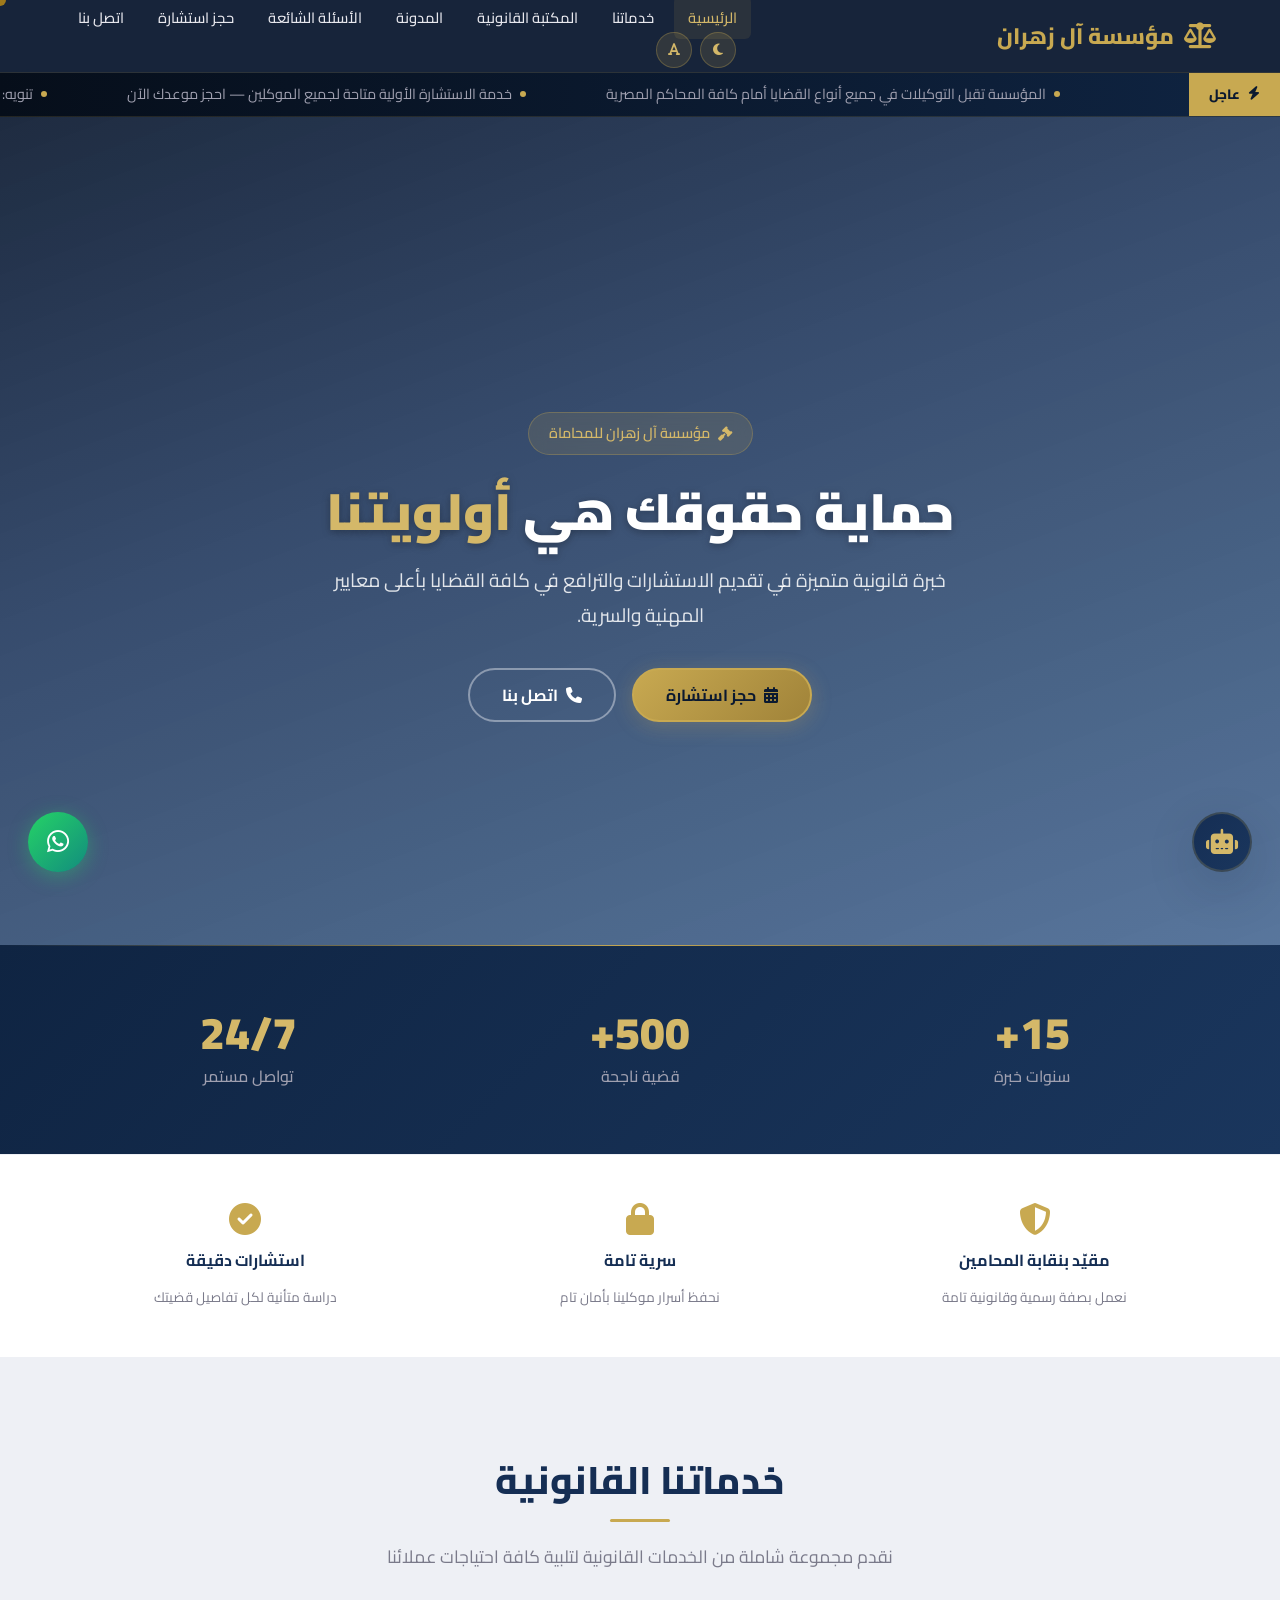
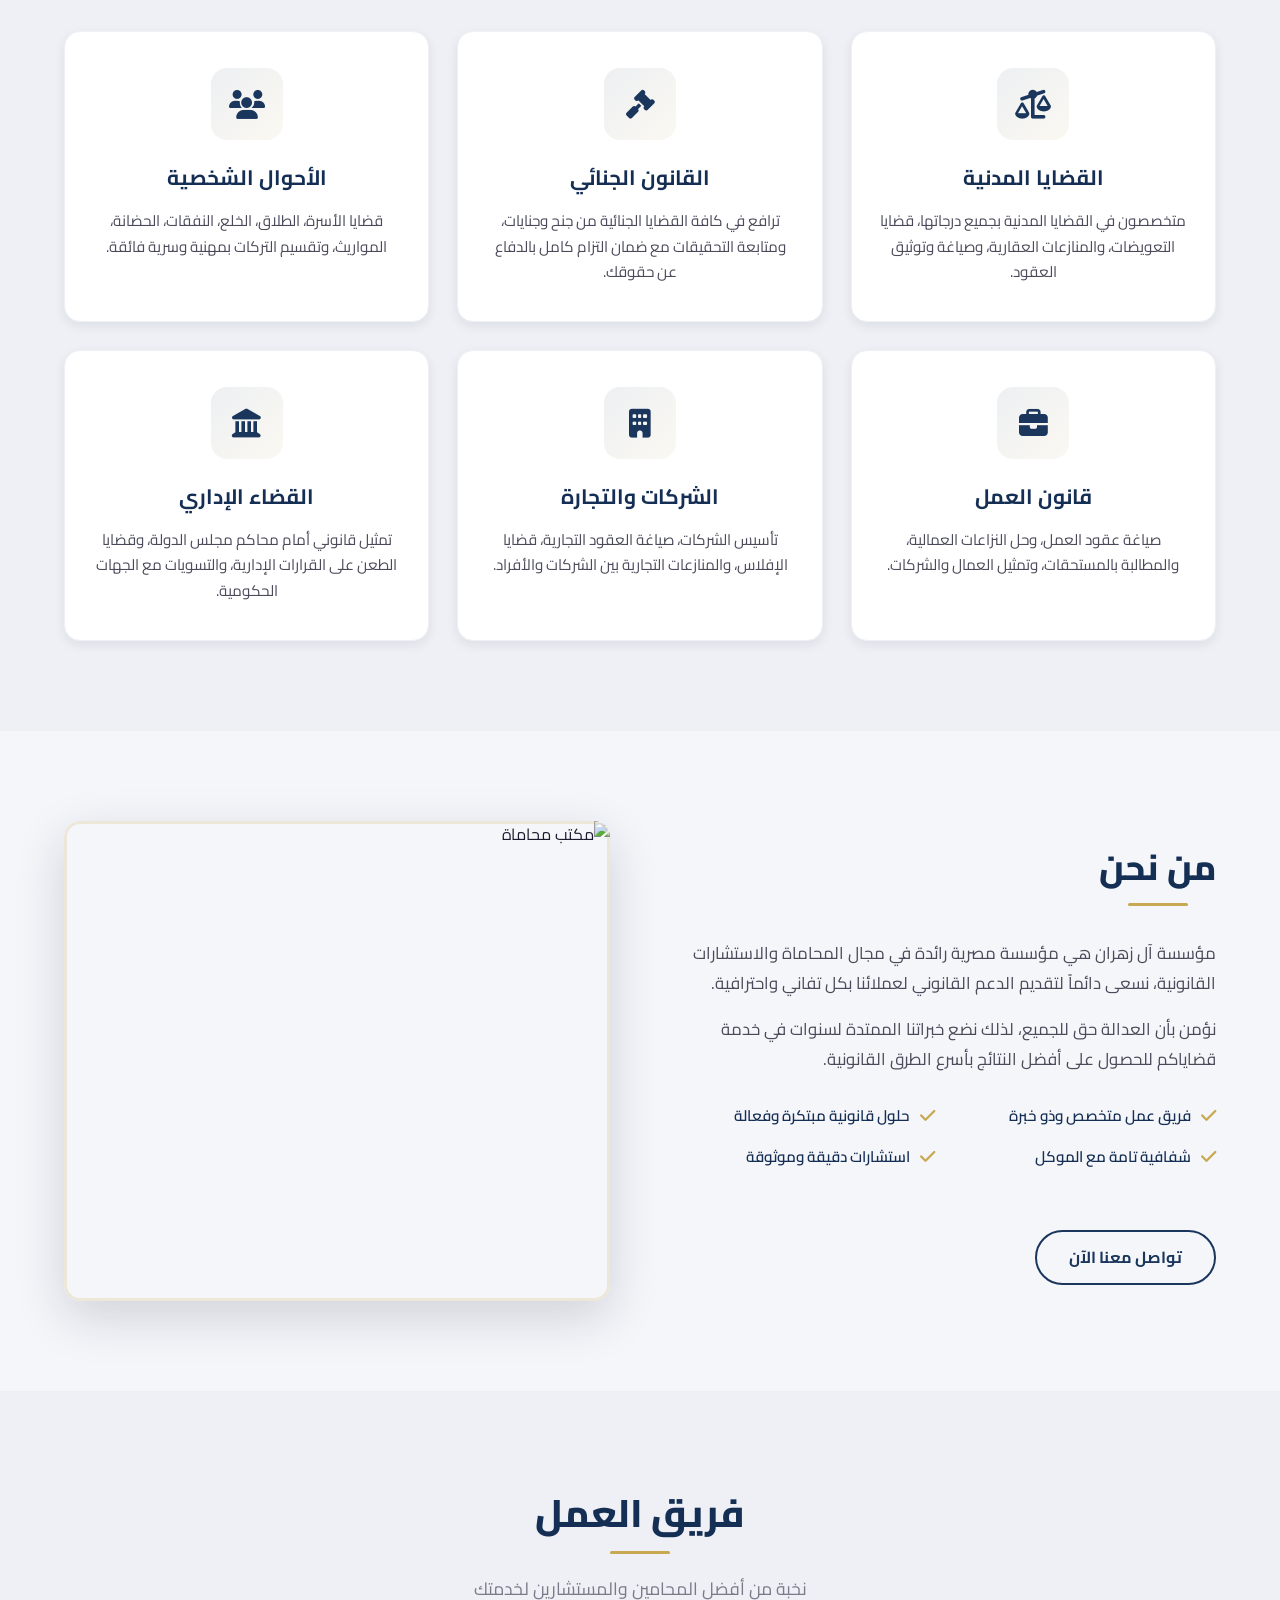
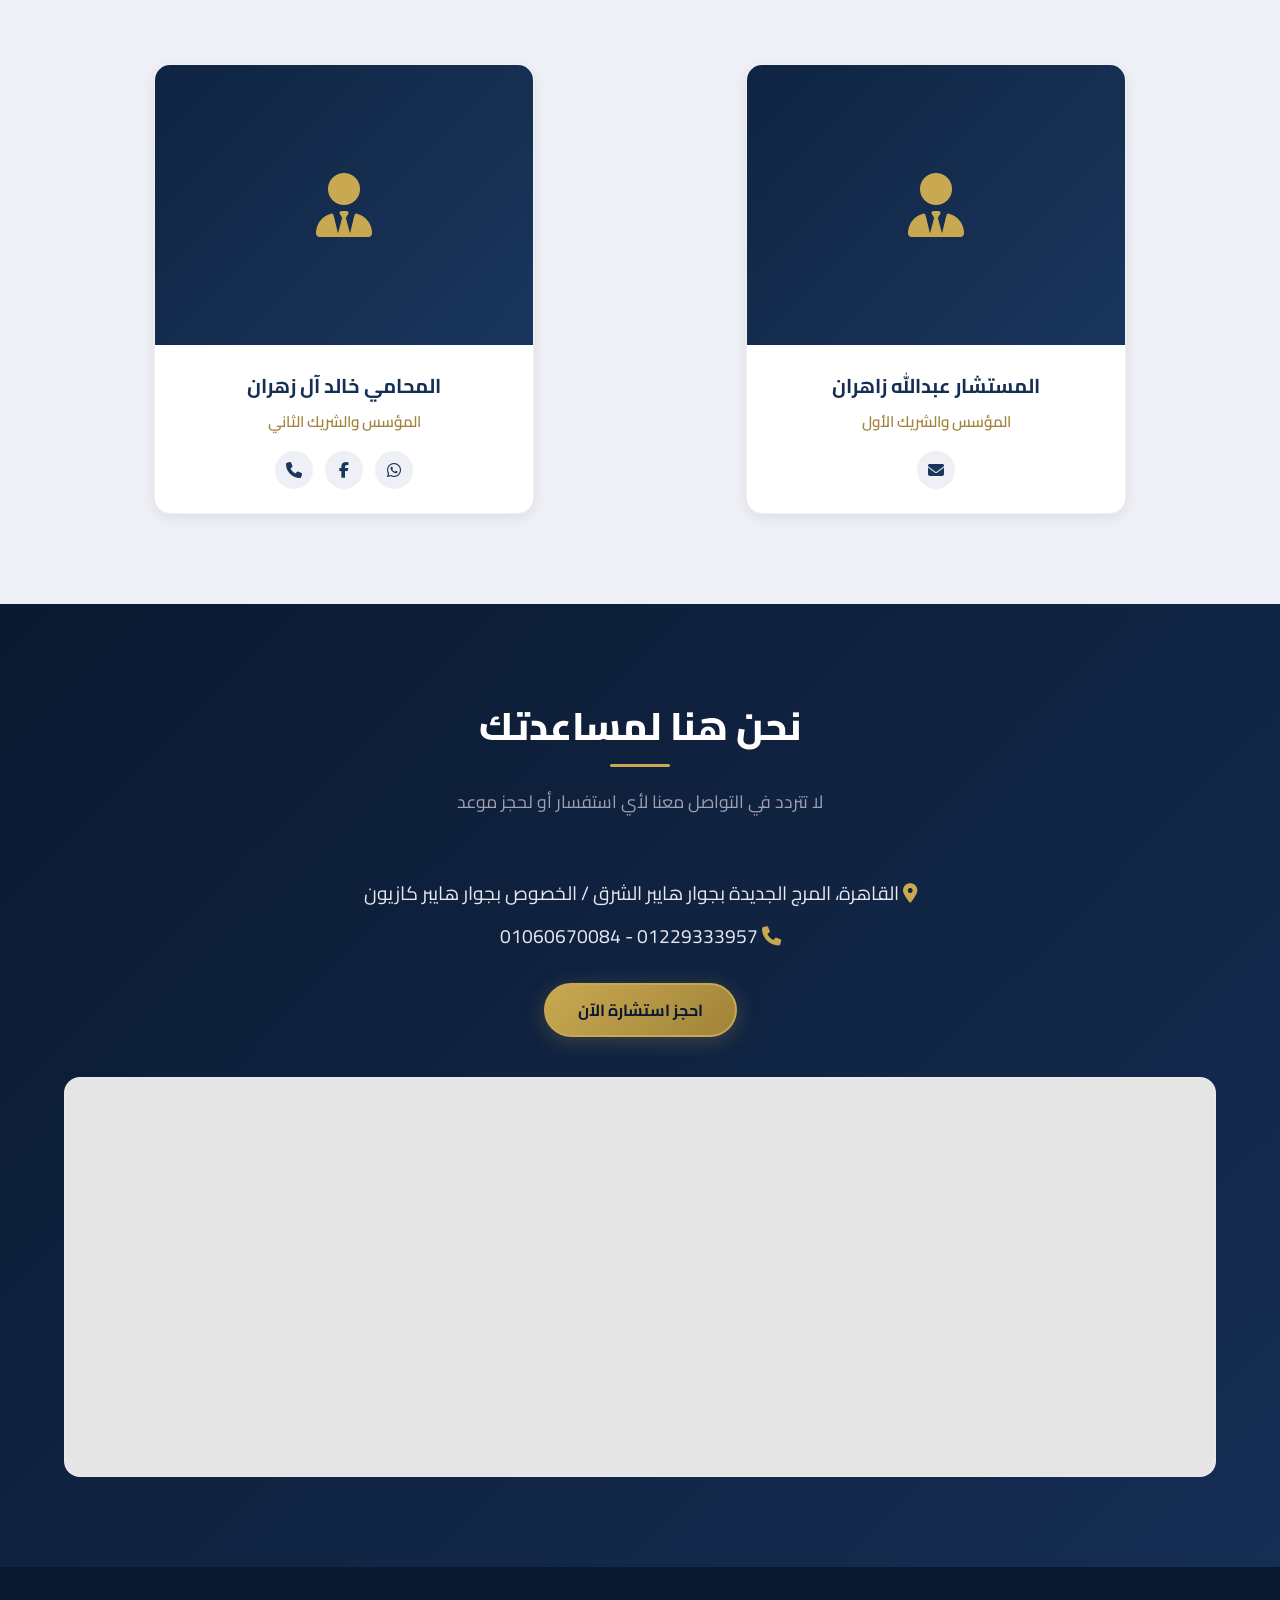
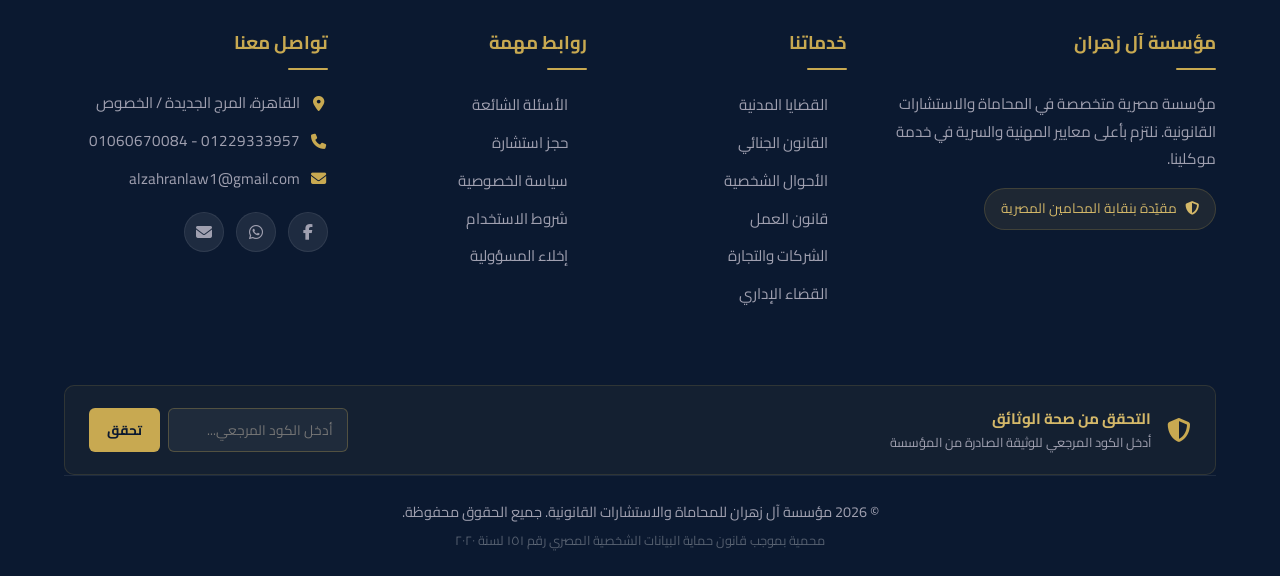
==== commit ac27665d: "feat: add Premium UI — custom cursor, page transitions, parallax, speed dial, news ticker, mega menu" ====
--- a/index.html
+++ b/index.html
@@ -12,6 +12,7 @@
     
     <!-- CSS -->
     <link rel="stylesheet" href="css/style.css">
+    <link rel="stylesheet" href="css/premium.css">
 
     <!-- Overriding hero background with provided URL -->
     <style>
@@ -400,6 +401,7 @@
 
     <!-- Scripts -->
     <script src="js/main.js"></script>
+    <script src="js/premium.js"></script>
     <script src="js/chatbot.js"></script>
 </body>
 </html>
--- a/css/style.css
+++ b/css/style.css
@@ -2184,4 +2184,68 @@
         margin-right: 0;
     }
 }
-
+
+
+/* === Premium Preloader === */
+#preloader {
+    position: fixed; top: 0; left: 0; width: 100%; height: 100%;
+    background: var(--primary-950); z-index: 99999;
+    display: flex; flex-direction: column; align-items: center; justify-content: center;
+    transition: opacity 0.6s ease, visibility 0.6s ease;
+}
+#preloader.hide { opacity: 0; visibility: hidden; }
+.loader-logo {
+    font-size: 4rem; color: var(--gold-500); margin-bottom: 20px;
+    animation: pulse 1.5s infinite;
+}
+.loader-bar {
+    width: 150px; height: 3px; background: rgba(255,255,255,0.1);
+    position: relative; overflow: hidden; border-radius: 4px;
+}
+.loader-bar::after {
+    content: ""; position: absolute; top: 0; left: 0; height: 100%; width: 0%;
+    background: var(--gold-500); animation: loading 1.5s ease-in-out infinite;
+}
+@keyframes pulse { 0%, 100% { transform: scale(0.95); opacity: 0.8; } 50% { transform: scale(1.05); opacity: 1; } }
+@keyframes loading { 0% { width: 0%; left: 0; } 50% { width: 100%; left: 0; } 100% { width: 100%; left: 100%; } }
+
+/* === Scroll Progress Bar === */
+#scroll-progress {
+    position: fixed; top: 0; left: 0; width: 0%; height: 3px;
+    background: linear-gradient(90deg, var(--gold-500), var(--gold-300));
+    z-index: 100000; transition: width 0.1s; box-shadow: 0 0 10px rgba(200, 169, 81, 0.5);
+}
+
+/* === Toast Notifications === */
+.toast-container {
+    position: fixed; bottom: 30px; left: 30px; z-index: 100000;
+    display: flex; flex-direction: column; gap: 10px;
+}
+.toast {
+    background: var(--bg-card); border-right: 4px solid var(--gold-500);
+    color: var(--text-primary); padding: 16px 24px; border-radius: var(--radius-sm);
+    box-shadow: var(--shadow-xl); display: flex; align-items: center; gap: 12px;
+    font-weight: 600; font-size: 0.95rem; border: 1px solid var(--border-color);
+    animation: toastIn 0.4s cubic-bezier(0.175, 0.885, 0.32, 1.275) forwards, toastOut 0.3s ease 4s forwards;
+}
+.toast i { font-size: 1.2rem; color: var(--gold-500); }
+@keyframes toastIn { from { transform: translateX(-120%); opacity: 0; } to { transform: translateX(0); opacity: 1; } }
+@keyframes toastOut { from { transform: translateX(0); opacity: 1; } to { transform: translateX(-120%); opacity: 0; } }
+
+/* === Branded Print Layout === */
+@media print {
+    body { background: #fff !important; color: #000 !important; font-size: 12pt; }
+    .header, .footer, .whatsapp-float, .scroll-top, .chatbot-widget, .page-hero, .btn, .accessibility-toolbar { display: none !important; }
+    body::before {
+        content: "مؤسسة آل زهران للمحاماة والاستشارات القانونية\A هاتف: 01229333957 | القاهرة، مصر";
+        white-space: pre-wrap; display: block; text-align: center; font-weight: bold; font-size: 14pt;
+        color: #0b1930 !important; border-bottom: 2px solid #c8a951 !important; padding-bottom: 10px; margin-bottom: 20px;
+    }
+    body::after {
+        content: "وثيقة مطبوعة من الموقع الرسمي للمؤسسة - جميع الحقوق محفوظة";
+        display: block; text-align: center; font-size: 10pt; color: #777 !important;
+        border-top: 1px solid #ccc !important; padding-top: 10px; position: fixed; bottom: 0; width: 100%;
+    }
+    .legal-content, .blog-card-body, .law-card { box-shadow: none !important; border: none !important; padding: 0 !important; }
+}
+
--- a/css/premium.css
+++ b/css/premium.css
@@ -0,0 +1,284 @@
+﻿/* ============================================
+   Premium UI/UX Enhancements
+   اللمسات الفاخرة — Tier 1 Law Firm
+   ============================================ */
+
+/* === 1. Branded Scrollbar === */
+::-webkit-scrollbar { width: 8px; }
+::-webkit-scrollbar-track { background: var(--primary-950); }
+::-webkit-scrollbar-thumb {
+    background: linear-gradient(180deg, var(--gold-500), var(--gold-700));
+    border-radius: 10px;
+}
+::-webkit-scrollbar-thumb:hover { background: var(--gold-400); }
+* { scrollbar-width: thin; scrollbar-color: var(--gold-500) var(--primary-950); }
+
+/* === 2. Page Transitions === */
+.page-transition-overlay {
+    position: fixed; inset: 0; z-index: 100001;
+    background: var(--primary-950);
+    transform: scaleY(0); transform-origin: bottom;
+    pointer-events: none;
+}
+.page-transition-overlay.entering {
+    animation: pageWipeIn 0.45s cubic-bezier(0.86, 0, 0.07, 1) forwards;
+}
+@keyframes pageWipeIn {
+    0%   { transform: scaleY(0); transform-origin: top; }
+    100% { transform: scaleY(1); transform-origin: top; }
+}
+
+/* === 3. Glassmorphism Cards === */
+.glass-card {
+    background: rgba(255, 255, 255, 0.65) !important;
+    backdrop-filter: blur(16px) saturate(180%);
+    -webkit-backdrop-filter: blur(16px) saturate(180%);
+    border: 1px solid rgba(255, 255, 255, 0.3) !important;
+}
+body.dark-mode .glass-card {
+    background: rgba(15, 36, 66, 0.7) !important;
+    border: 1px solid rgba(200, 169, 81, 0.15) !important;
+}
+.service-card { transition: all 0.4s cubic-bezier(0.175, 0.885, 0.32, 1.275); }
+.service-card:hover {
+    background: rgba(255, 255, 255, 0.8);
+    backdrop-filter: blur(20px);
+    box-shadow: 0 20px 60px rgba(11, 25, 48, 0.15), 0 0 0 1px rgba(200,169,81,0.2);
+}
+
+/* === 4. News Ticker === */
+.news-ticker {
+    background: linear-gradient(90deg, var(--primary-950), var(--primary-800));
+    padding: 10px 0;
+    overflow: hidden;
+    position: relative;
+    border-bottom: 1px solid rgba(200,169,81,0.15);
+    margin-top: 72px;
+}
+.news-ticker-badge {
+    position: absolute; right: 0; top: 0; bottom: 0; z-index: 2;
+    background: var(--gold-500); color: var(--primary-900);
+    padding: 0 20px; display: flex; align-items: center; gap: 8px;
+    font-weight: 800; font-size: 0.85rem; white-space: nowrap;
+}
+.news-ticker-content {
+    display: flex; animation: tickerScroll 35s linear infinite;
+    padding-right: 180px;
+}
+.news-ticker-content:hover { animation-play-state: paused; }
+.news-ticker-item {
+    white-space: nowrap; color: var(--text-on-dark-muted);
+    font-size: 0.9rem; padding: 0 40px;
+    display: flex; align-items: center; gap: 8px;
+}
+.news-ticker-item .dot {
+    width: 6px; height: 6px; border-radius: 50%;
+    background: var(--gold-500); flex-shrink: 0;
+}
+@keyframes tickerScroll {
+    0%   { transform: translateX(100%); }
+    100% { transform: translateX(-100%); }
+}
+
+/* === 5. Speed Dial Floating Button === */
+.speed-dial { position: fixed; bottom: 28px; left: 28px; z-index: 900; }
+.speed-dial-trigger {
+    width: 60px; height: 60px; border-radius: 50%;
+    background: linear-gradient(135deg, #25D366, #128C7E);
+    color: #fff; font-size: 1.6rem; border: none; cursor: pointer;
+    display: flex; align-items: center; justify-content: center;
+    box-shadow: 0 4px 20px rgba(37, 211, 102, 0.4);
+    transition: all 0.4s cubic-bezier(0.175, 0.885, 0.32, 1.275);
+    position: relative; z-index: 2;
+}
+.speed-dial-trigger:hover { transform: scale(1.1); }
+.speed-dial-trigger.open { transform: rotate(45deg); background: var(--primary-700); }
+.speed-dial-trigger.open i::before { content: "\f067"; }
+.speed-dial-actions {
+    position: absolute; bottom: 72px; left: 4px;
+    display: flex; flex-direction: column; gap: 12px;
+    opacity: 0; visibility: hidden; transform: translateY(20px);
+    transition: all 0.35s cubic-bezier(0.175, 0.885, 0.32, 1.275);
+}
+.speed-dial.open .speed-dial-actions {
+    opacity: 1; visibility: visible; transform: translateY(0);
+}
+.speed-dial-action {
+    display: flex; align-items: center; gap: 10px;
+    text-decoration: none; color: #fff;
+}
+.speed-dial-action-btn {
+    width: 48px; height: 48px; border-radius: 50%;
+    display: flex; align-items: center; justify-content: center;
+    font-size: 1.2rem; box-shadow: var(--shadow-lg);
+    transition: transform 0.2s ease;
+}
+.speed-dial-action-btn:hover { transform: scale(1.15); }
+.speed-dial-action .label {
+    background: var(--primary-900); padding: 6px 14px;
+    border-radius: 6px; font-size: 0.8rem; font-weight: 600;
+    white-space: nowrap; opacity: 0;
+    transition: opacity 0.2s ease;
+}
+.speed-dial-action:hover .label { opacity: 1; }
+.sd-whatsapp { background: #25D366; color: #fff; }
+.sd-phone { background: #3b82f6; color: #fff; }
+.sd-map { background: #ea4335; color: #fff; }
+.sd-email { background: var(--gold-500); color: var(--primary-900); }
+
+/* === 6. Custom Cursor (Desktop Only) === */
+@media (hover: hover) and (pointer: fine) {
+    .custom-cursor {
+        width: 12px; height: 12px;
+        background: var(--gold-500);
+        border-radius: 50%; position: fixed;
+        pointer-events: none; z-index: 999999;
+        transition: width 0.25s, height 0.25s, background 0.25s, opacity 0.25s;
+        transform: translate(-50%, -50%);
+        mix-blend-mode: difference;
+        opacity: 0.9;
+    }
+    .custom-cursor.hover {
+        width: 48px; height: 48px;
+        background: rgba(200, 169, 81, 0.2);
+        border: 2px solid var(--gold-500);
+    }
+    .custom-cursor.click {
+        width: 8px; height: 8px;
+    }
+    body { cursor: none !important; }
+    a, button, input, select, textarea, .faq-question, .blog-card, .service-card {
+        cursor: none !important;
+    }
+}
+
+/* === 7. Parallax Hero === */
+.hero { overflow: hidden; }
+.hero.parallax::before {
+    will-change: transform;
+    transition: transform 0.1s linear;
+}
+
+/* === 8. Reading Time Badge === */
+.reading-time {
+    display: inline-flex; align-items: center; gap: 6px;
+    background: rgba(200,169,81,0.12); color: var(--gold-700);
+    padding: 4px 12px; border-radius: 50px;
+    font-size: 0.8rem; font-weight: 600;
+}
+body.dark-mode .reading-time { color: var(--gold-400); }
+
+/* === 9. Mega Menu (Desktop) === */
+.has-mega-menu { position: relative; }
+.mega-menu {
+    position: absolute; top: 100%; right: 50%; transform: translateX(50%);
+    background: rgba(11, 25, 48, 0.97);
+    backdrop-filter: blur(20px);
+    border: 1px solid rgba(200, 169, 81, 0.15);
+    border-radius: 0 0 var(--radius-lg) var(--radius-lg);
+    padding: 28px;
+    min-width: 620px;
+    display: grid; grid-template-columns: repeat(3, 1fr); gap: 8px;
+    opacity: 0; visibility: hidden;
+    transform: translateX(50%) translateY(10px);
+    transition: all 0.3s ease;
+    box-shadow: 0 20px 60px rgba(0,0,0,0.4);
+    z-index: 100;
+}
+.has-mega-menu:hover .mega-menu {
+    opacity: 1; visibility: visible;
+    transform: translateX(50%) translateY(0);
+}
+.mega-menu-item {
+    display: flex; align-items: center; gap: 12px;
+    padding: 14px 16px; border-radius: var(--radius-sm);
+    color: var(--text-on-dark); text-decoration: none;
+    transition: all 0.2s ease;
+}
+.mega-menu-item:hover {
+    background: rgba(200, 169, 81, 0.1);
+    color: var(--gold-400);
+}
+.mega-menu-icon {
+    width: 40px; height: 40px; border-radius: var(--radius-sm);
+    background: rgba(200, 169, 81, 0.1);
+    display: flex; align-items: center; justify-content: center;
+    font-size: 1.1rem; color: var(--gold-500); flex-shrink: 0;
+}
+.mega-menu-text h4 { font-size: 0.9rem; font-weight: 700; margin-bottom: 2px; }
+.mega-menu-text p { font-size: 0.75rem; color: var(--text-on-dark-muted); }
+
+/* === 10. Document Verification === */
+.verify-section {
+    background: rgba(200, 169, 81, 0.05);
+    border: 1px solid rgba(200, 169, 81, 0.15);
+    border-radius: var(--radius-md);
+    padding: 20px 24px; margin-top: 28px;
+    display: flex; align-items: center; gap: 16px; flex-wrap: wrap;
+}
+.verify-section i { font-size: 1.5rem; color: var(--gold-500); }
+.verify-section h4 { font-size: 0.95rem; color: var(--gold-400); }
+.verify-section p { font-size: 0.8rem; color: var(--text-on-dark-muted); }
+.verify-input-group {
+    display: flex; gap: 8px; margin-right: auto;
+}
+.verify-input-group input {
+    padding: 8px 14px; border-radius: 6px;
+    border: 1px solid rgba(200, 169, 81, 0.3);
+    background: rgba(255,255,255,0.05); color: #fff;
+    font-size: 0.85rem; width: 180px; font-family: inherit;
+}
+.verify-input-group button {
+    padding: 8px 18px; border-radius: 6px;
+    background: var(--gold-500); color: var(--primary-900);
+    font-weight: 700; font-size: 0.85rem; border: none; cursor: pointer;
+    transition: background 0.2s ease; font-family: inherit;
+}
+.verify-input-group button:hover { background: var(--gold-400); }
+
+/* === 11. ScrollSpy TOC for Legal Pages === */
+.legal-toc {
+    position: sticky; top: 100px;
+    background: var(--bg-card); border-radius: var(--radius-md);
+    padding: 20px; box-shadow: var(--shadow-sm);
+    border: 1px solid var(--border-light);
+    max-height: calc(100vh - 130px); overflow-y: auto;
+}
+.legal-toc h4 {
+    font-size: 0.95rem; font-weight: 700;
+    color: var(--primary-700); margin-bottom: 14px;
+    padding-bottom: 10px; border-bottom: 2px solid var(--border-light);
+}
+.legal-toc-link {
+    display: block; padding: 8px 12px;
+    font-size: 0.85rem; color: var(--text-muted);
+    border-radius: 4px; margin-bottom: 2px;
+    border-right: 3px solid transparent;
+    transition: all 0.2s ease; text-decoration: none;
+}
+.legal-toc-link:hover { color: var(--primary-600); background: var(--bg-alt); }
+.legal-toc-link.active {
+    color: var(--gold-600); font-weight: 700;
+    background: rgba(200, 169, 81, 0.08);
+    border-right-color: var(--gold-500);
+}
+.legal-layout {
+    display: grid; grid-template-columns: 250px 1fr; gap: 32px;
+}
+@media (max-width: 1024px) {
+    .legal-layout { grid-template-columns: 1fr; }
+    .legal-toc { display: none; }
+}
+
+/* === Mobile Speed Dial === */
+@media (max-width: 768px) {
+    .speed-dial { bottom: 20px; left: 20px; }
+    .speed-dial-trigger { width: 52px; height: 52px; font-size: 1.4rem; }
+    .speed-dial-action .label { display: none; }
+    .mega-menu { display: none !important; }
+    .news-ticker-badge { padding: 0 12px; font-size: 0.78rem; }
+}
+
+/* Hero has ticker => remove default margin-top from next section */
+.news-ticker + main .hero { margin-top: 0; }
+.news-ticker + main .page-hero { padding-top: 100px; }
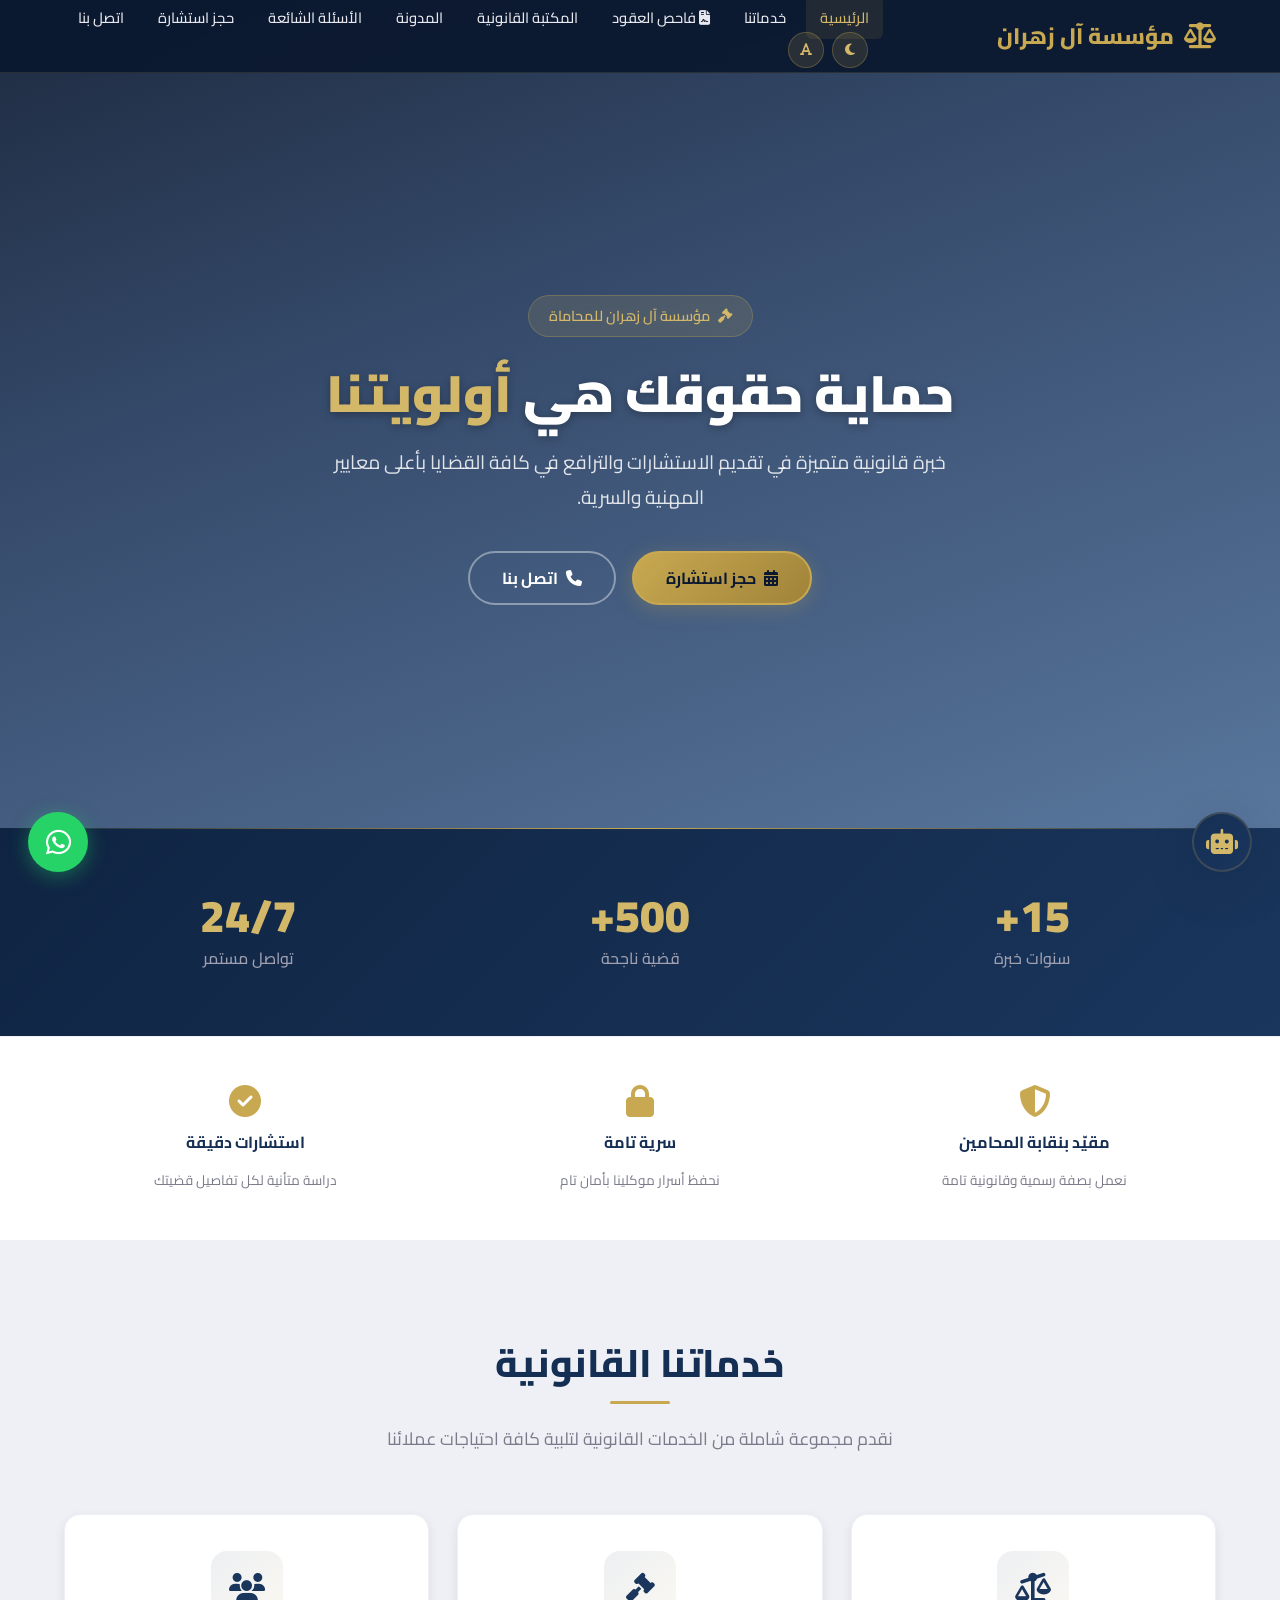
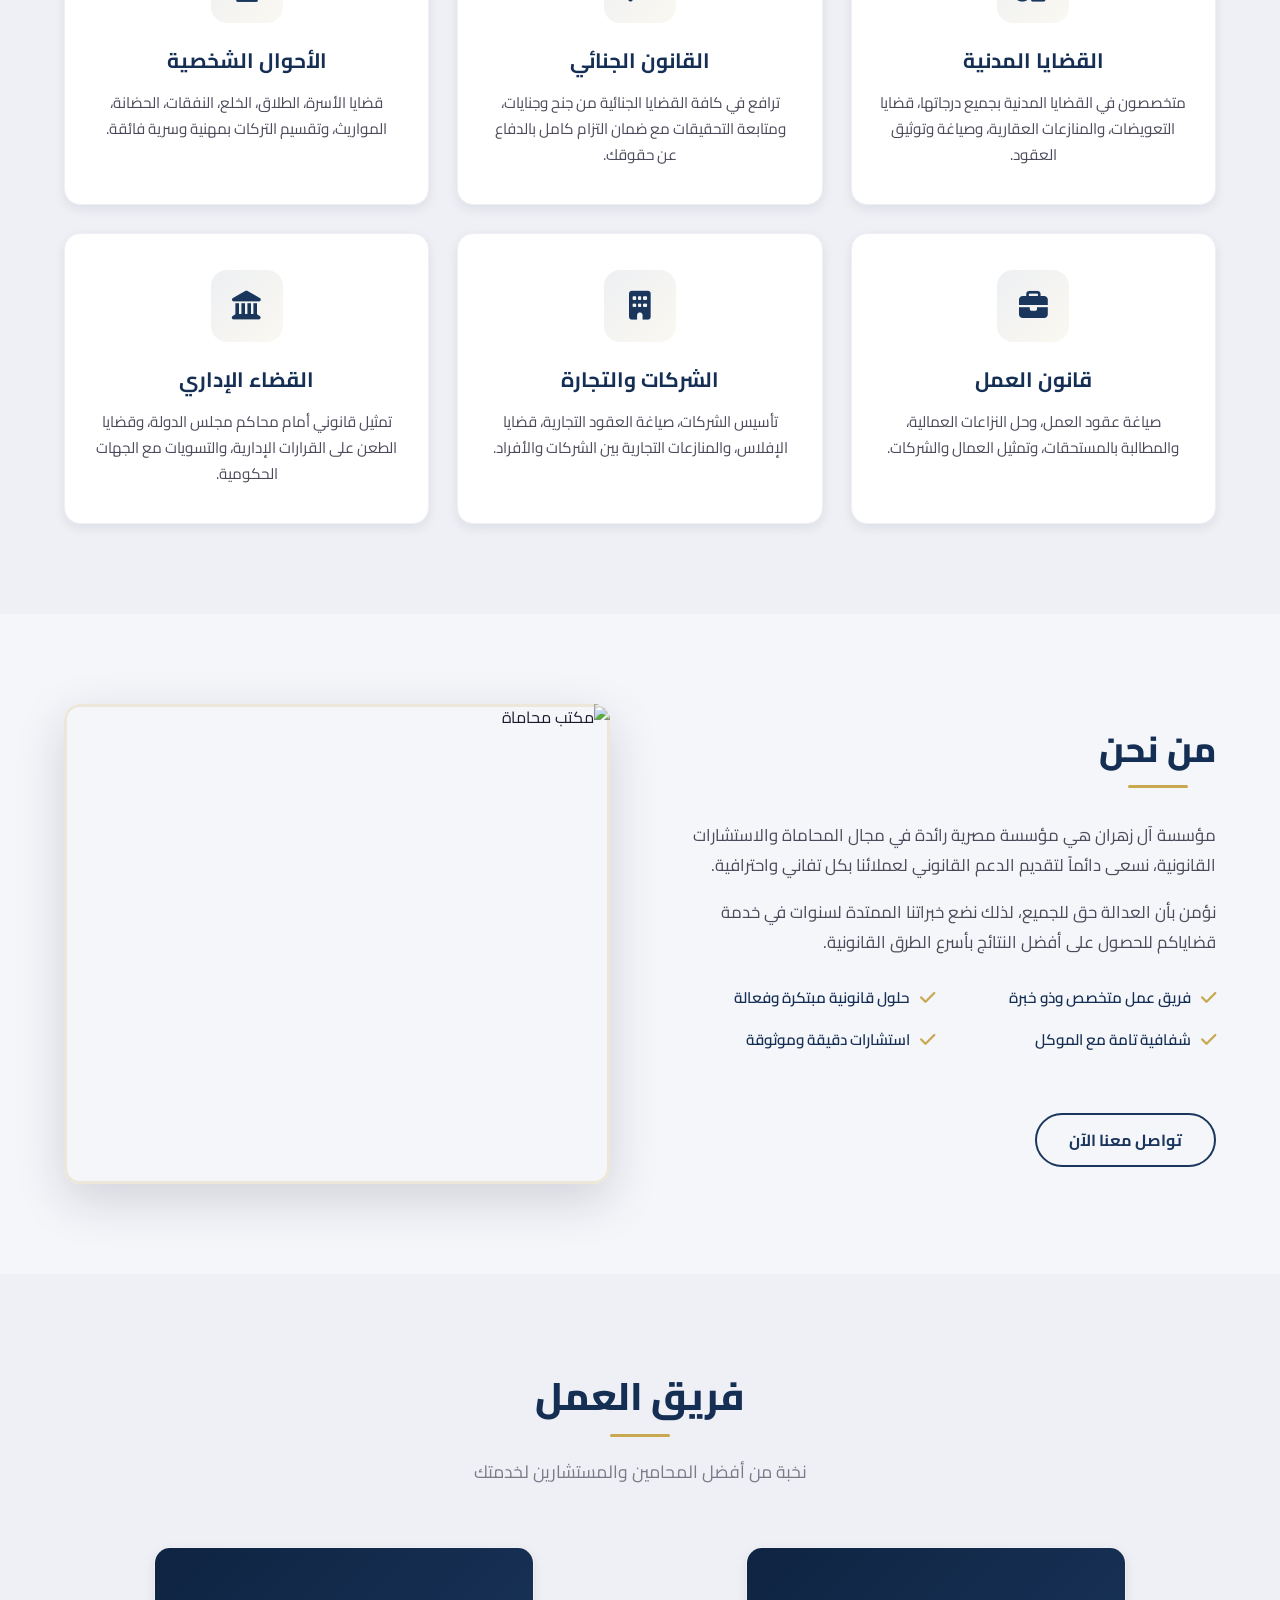
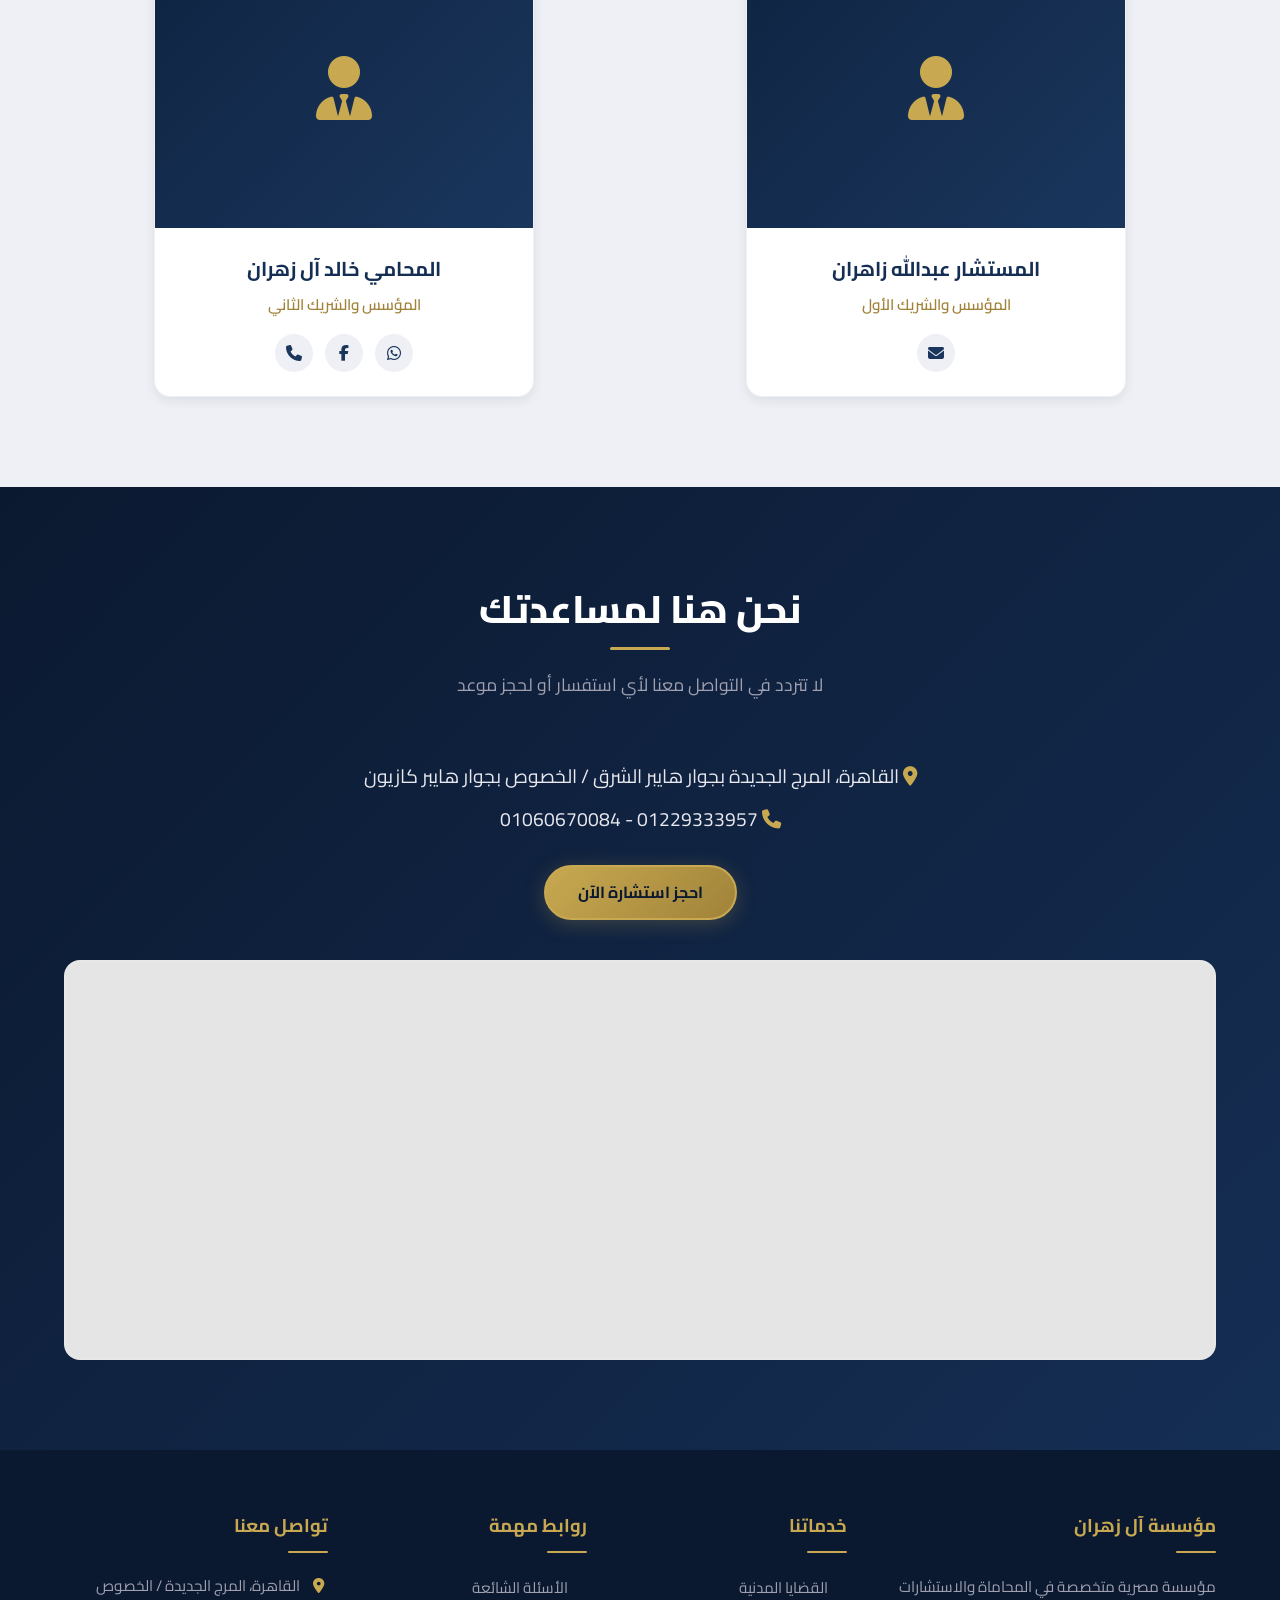
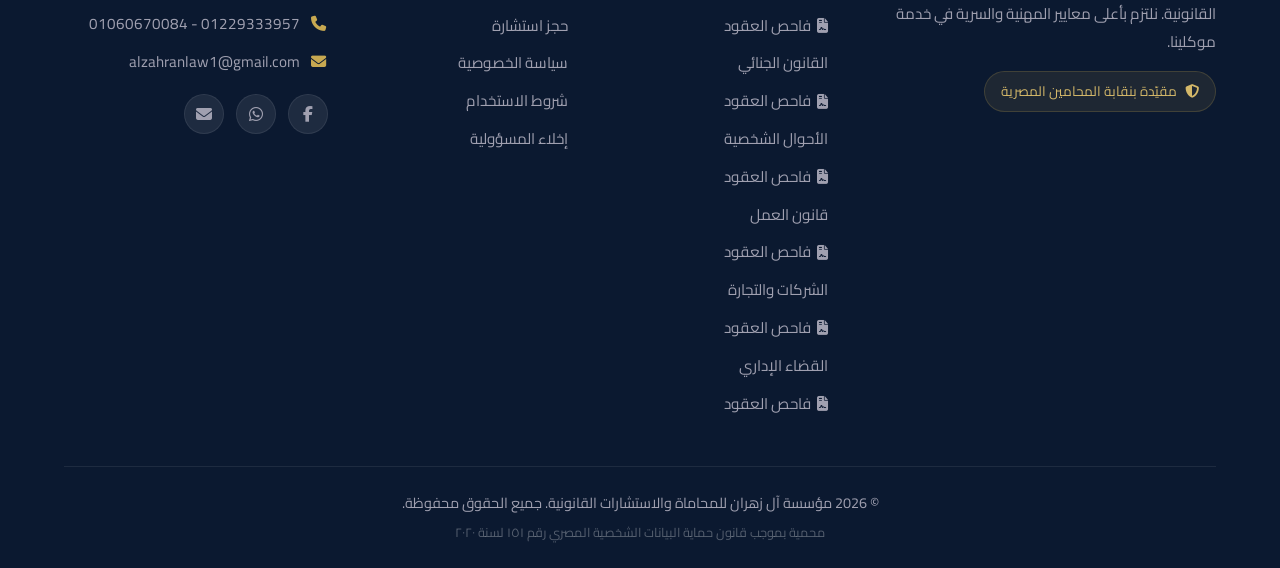
==== commit 7c24b141: "feat: launch AI Smart Contract Screening page (contract-check.html) with dual-mode analyzer (Gemini " ====
--- a/index.html
+++ b/index.html
@@ -71,6 +71,7 @@
                     <ul class="nav-menu" id="navMenu">
                         <li><a href="index.html" class="active">الرئيسية</a></li>
                         <li><a href="index.html#services">خدماتنا</a></li>
+                        <li><a href="contract-check.html"><i class="fas fa-file-contract"></i> فاحص العقود</a></li>
                         <li><a href="law.html">المكتبة القانونية</a></li>
                         <li><a href="blog.html">المدونة</a></li>
                         <li><a href="faq.html">الأسئلة الشائعة</a></li>
@@ -326,11 +327,17 @@
                     <h3>خدماتنا</h3>
                     <ul class="footer-links">
                         <li><a href="index.html#services">القضايا المدنية</a></li>
+                        <li><a href="contract-check.html"><i class="fas fa-file-contract"></i> فاحص العقود</a></li>
                         <li><a href="index.html#services">القانون الجنائي</a></li>
+                        <li><a href="contract-check.html"><i class="fas fa-file-contract"></i> فاحص العقود</a></li>
                         <li><a href="index.html#services">الأحوال الشخصية</a></li>
+                        <li><a href="contract-check.html"><i class="fas fa-file-contract"></i> فاحص العقود</a></li>
                         <li><a href="index.html#services">قانون العمل</a></li>
+                        <li><a href="contract-check.html"><i class="fas fa-file-contract"></i> فاحص العقود</a></li>
                         <li><a href="index.html#services">الشركات والتجارة</a></li>
+                        <li><a href="contract-check.html"><i class="fas fa-file-contract"></i> فاحص العقود</a></li>
                         <li><a href="index.html#services">القضاء الإداري</a></li>
+                        <li><a href="contract-check.html"><i class="fas fa-file-contract"></i> فاحص العقود</a></li>
                     </ul>
                 </div>
                 <div class="footer-section">
--- a/css/premium.css
+++ b/css/premium.css
@@ -125,32 +125,6 @@
 .sd-phone { background: #3b82f6; color: #fff; }
 .sd-map { background: #ea4335; color: #fff; }
 .sd-email { background: var(--gold-500); color: var(--primary-900); }
-
-/* === 6. Custom Cursor (Desktop Only) === */
-@media (hover: hover) and (pointer: fine) {
-    .custom-cursor {
-        width: 12px; height: 12px;
-        background: var(--gold-500);
-        border-radius: 50%; position: fixed;
-        pointer-events: none; z-index: 999999;
-        transition: width 0.25s, height 0.25s, background 0.25s, opacity 0.25s;
-        transform: translate(-50%, -50%);
-        mix-blend-mode: difference;
-        opacity: 0.9;
-    }
-    .custom-cursor.hover {
-        width: 48px; height: 48px;
-        background: rgba(200, 169, 81, 0.2);
-        border: 2px solid var(--gold-500);
-    }
-    .custom-cursor.click {
-        width: 8px; height: 8px;
-    }
-    body { cursor: none !important; }
-    a, button, input, select, textarea, .faq-question, .blog-card, .service-card {
-        cursor: none !important;
-    }
-}
 
 /* === 7. Parallax Hero === */
 .hero { overflow: hidden; }
@@ -281,4 +255,84 @@
 
 /* Hero has ticker => remove default margin-top from next section */
 .news-ticker + main .hero { margin-top: 0; }
-.news-ticker + main .page-hero { padding-top: 100px; }+.news-ticker + main .page-hero { padding-top: 100px; }
+/* ============================================
+   Psychological & Conversion UX (Growth Hacking)
+   ============================================ */
+
+/* === 1. Exit-Intent Popup === */
+.exit-popup-overlay {
+    position: fixed; inset: 0; background: rgba(6, 14, 26, 0.85);
+    backdrop-filter: blur(8px); -webkit-backdrop-filter: blur(8px);
+    display: flex; align-items: center; justify-content: center;
+    z-index: 1000000;
+    opacity: 0; visibility: hidden;
+    transition: all 0.4s ease;
+}
+.exit-popup-overlay.show { opacity: 1; visibility: visible; }
+.exit-popup-content {
+    background: var(--bg-card); border: 1px solid var(--gold-500);
+    border-radius: var(--radius-lg); padding: 40px; max-width: 500px; width: 90%;
+    text-align: center; position: relative;
+    transform: translateY(30px) scale(0.95);
+    transition: all 0.4s cubic-bezier(0.175, 0.885, 0.32, 1.275);
+    box-shadow: 0 30px 60px rgba(0,0,0,0.5), inset 0 0 0 1px rgba(255,255,255,0.05);
+}
+.exit-popup-overlay.show .exit-popup-content { transform: translateY(0) scale(1); }
+.exit-popup-close {
+    position: absolute; top: 15px; left: 15px;
+    background: rgba(255,255,255,0.05); border: none;
+    width: 32px; height: 32px; border-radius: 50%;
+    color: var(--text-muted); cursor: pointer; transition: all 0.2s ease;
+}
+.exit-popup-close:hover { background: rgba(255,0,0,0.1); color: #ff4444; }
+.exit-popup-icon { font-size: 3.5rem; color: var(--gold-500); margin-bottom: 20px; animation: pulse 2s infinite; }
+.exit-popup-title { font-size: 1.6rem; color: var(--primary-700); margin-bottom: 12px; font-weight: 800; }
+.exit-popup-text { color: var(--text-muted); font-size: 0.95rem; margin-bottom: 24px; line-height: 1.6; }
+.exit-popup-actions { display: flex; gap: 12px; justify-content: center; }
+
+/* === 2. Social Proof Toasts === */
+.social-proof-container {
+    position: fixed; bottom: 30px; right: 30px; z-index: 99990;
+    display: flex; flex-direction: column; gap: 10px; pointer-events: none;
+}
+.social-proof {
+    background: rgba(11, 25, 48, 0.95); backdrop-filter: blur(10px);
+    border: 1px solid rgba(200, 169, 81, 0.2);
+    padding: 12px 20px; border-radius: 50px;
+    display: flex; align-items: center; gap: 12px;
+    box-shadow: 0 10px 25px rgba(0,0,0,0.2);
+    animation: spSlideUp 0.5s cubic-bezier(0.175, 0.885, 0.32, 1.275) forwards, spFadeOut 0.5s ease 5.5s forwards;
+}
+.sp-dot {
+    width: 8px; height: 8px; border-radius: 50%;
+    background: #25D366; box-shadow: 0 0 8px #25D366;
+    animation: spPulse 1.5s infinite;
+}
+.sp-text { color: var(--text-primary); font-size: 0.85rem; font-weight: 600; }
+@keyframes spSlideUp { from { transform: translateY(20px); opacity: 0; } to { transform: translateY(0); opacity: 1; } }
+@keyframes spFadeOut { from { transform: translateY(0); opacity: 1; } to { transform: translateY(-20px); opacity: 0; } }
+@keyframes spPulse { 0% { box-shadow: 0 0 0 0 rgba(37,211,102,0.4); } 70% { box-shadow: 0 0 0 6px rgba(37,211,102,0); } 100% { box-shadow: 0 0 0 0 rgba(37,211,102,0); } }
+
+/* === 3. Contextual CTA (Blog/Law) === */
+.contextual-cta {
+    position: fixed; bottom: -100px; left: 50%; transform: translateX(-50%);
+    background: linear-gradient(135deg, var(--gold-600), var(--gold-400));
+    padding: 16px 32px; border-radius: 50px 50px 0 0;
+    box-shadow: 0 -10px 30px rgba(200,169,81,0.3);
+    display: flex; align-items: center; gap: 20px;
+    z-index: 800; transition: bottom 0.5s cubic-bezier(0.175, 0.885, 0.32, 1.275);
+}
+.contextual-cta.show { bottom: 0; }
+.contextual-cta-text { color: var(--primary-950); font-weight: 800; font-size: 1rem; }
+.contextual-cta-btn {
+    background: var(--primary-950); color: var(--gold-500);
+    padding: 8px 20px; border-radius: 50px; font-weight: 700;
+    text-decoration: none; font-size: 0.9rem; transition: all 0.2s ease;
+}
+.contextual-cta-btn:hover { background: #fff; color: var(--primary-900); }
+@media (max-width: 768px) {
+    .contextual-cta { width: 100%; border-radius: 0; padding: 12px 20px; flex-direction: column; gap: 10px; text-align: center; }
+    .social-proof-container { right: 20px; bottom: 85px; } /* Above mobile speed dial */
+}
+
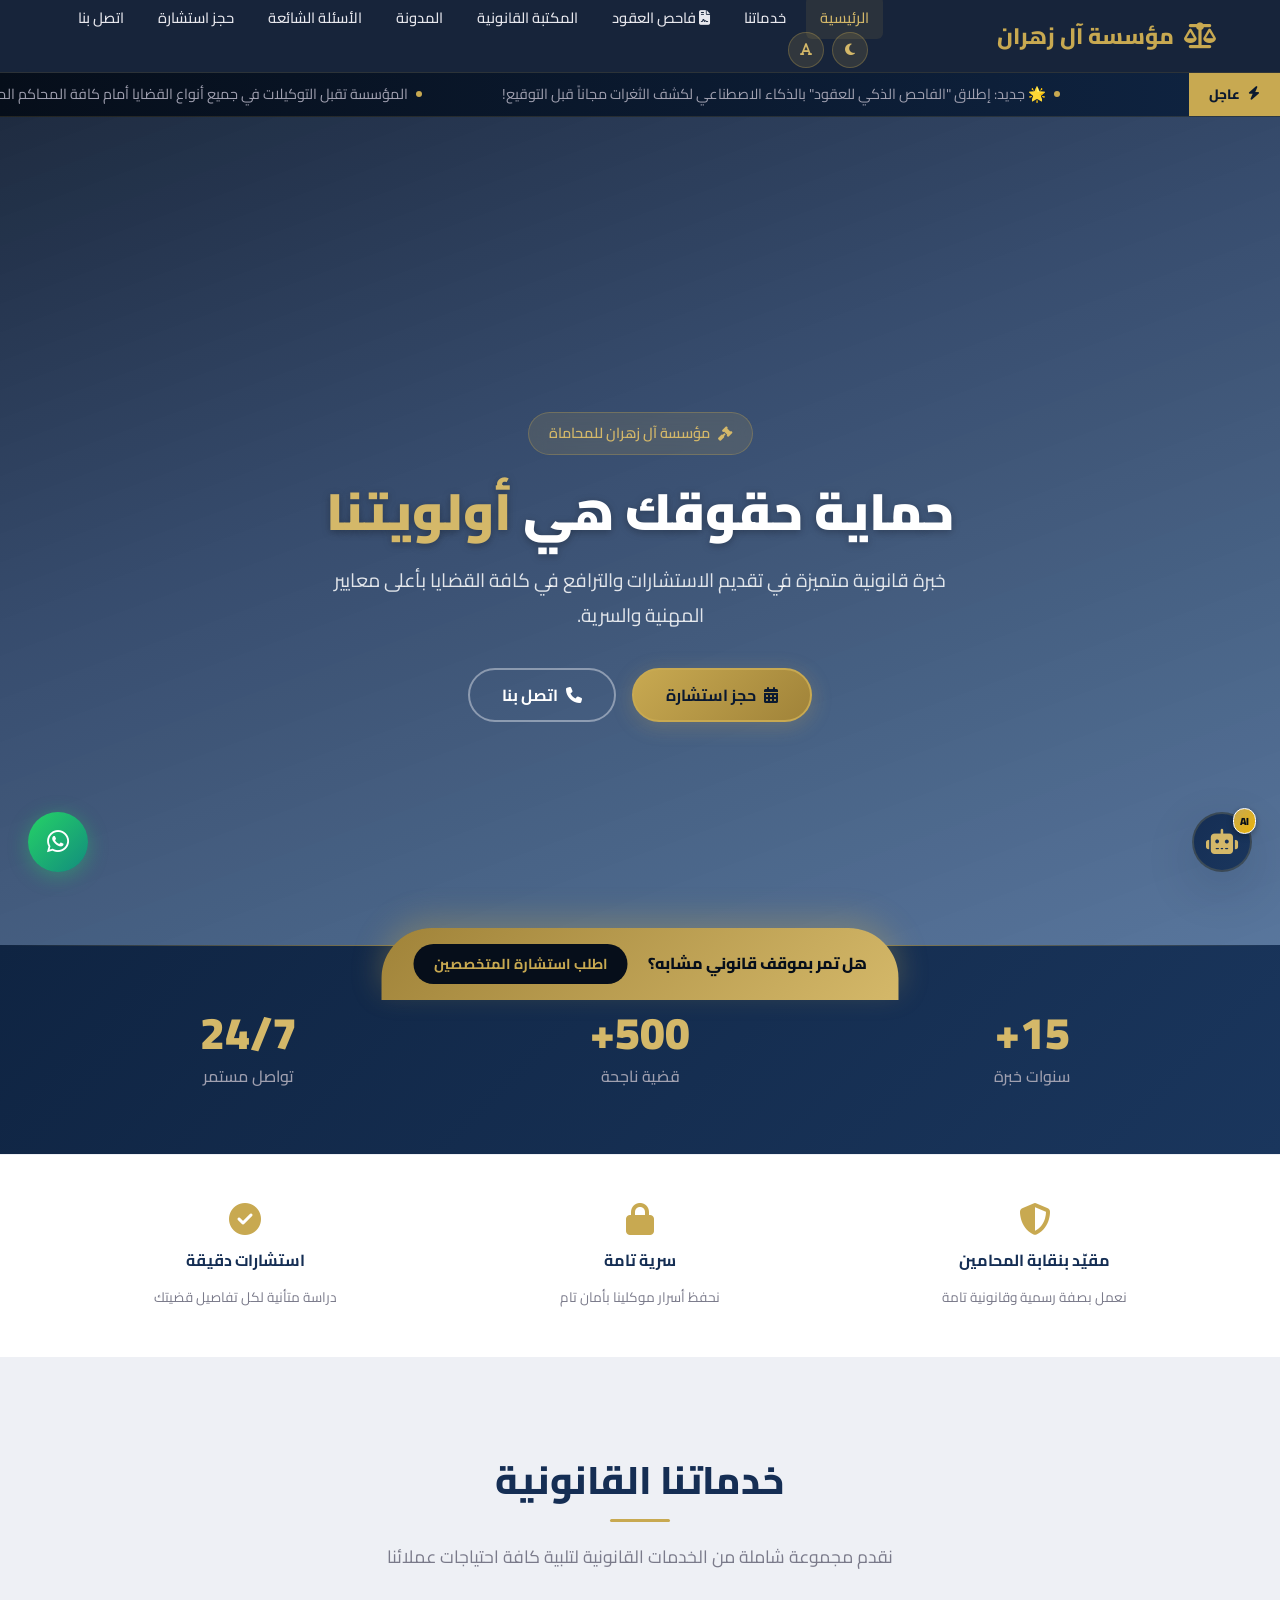
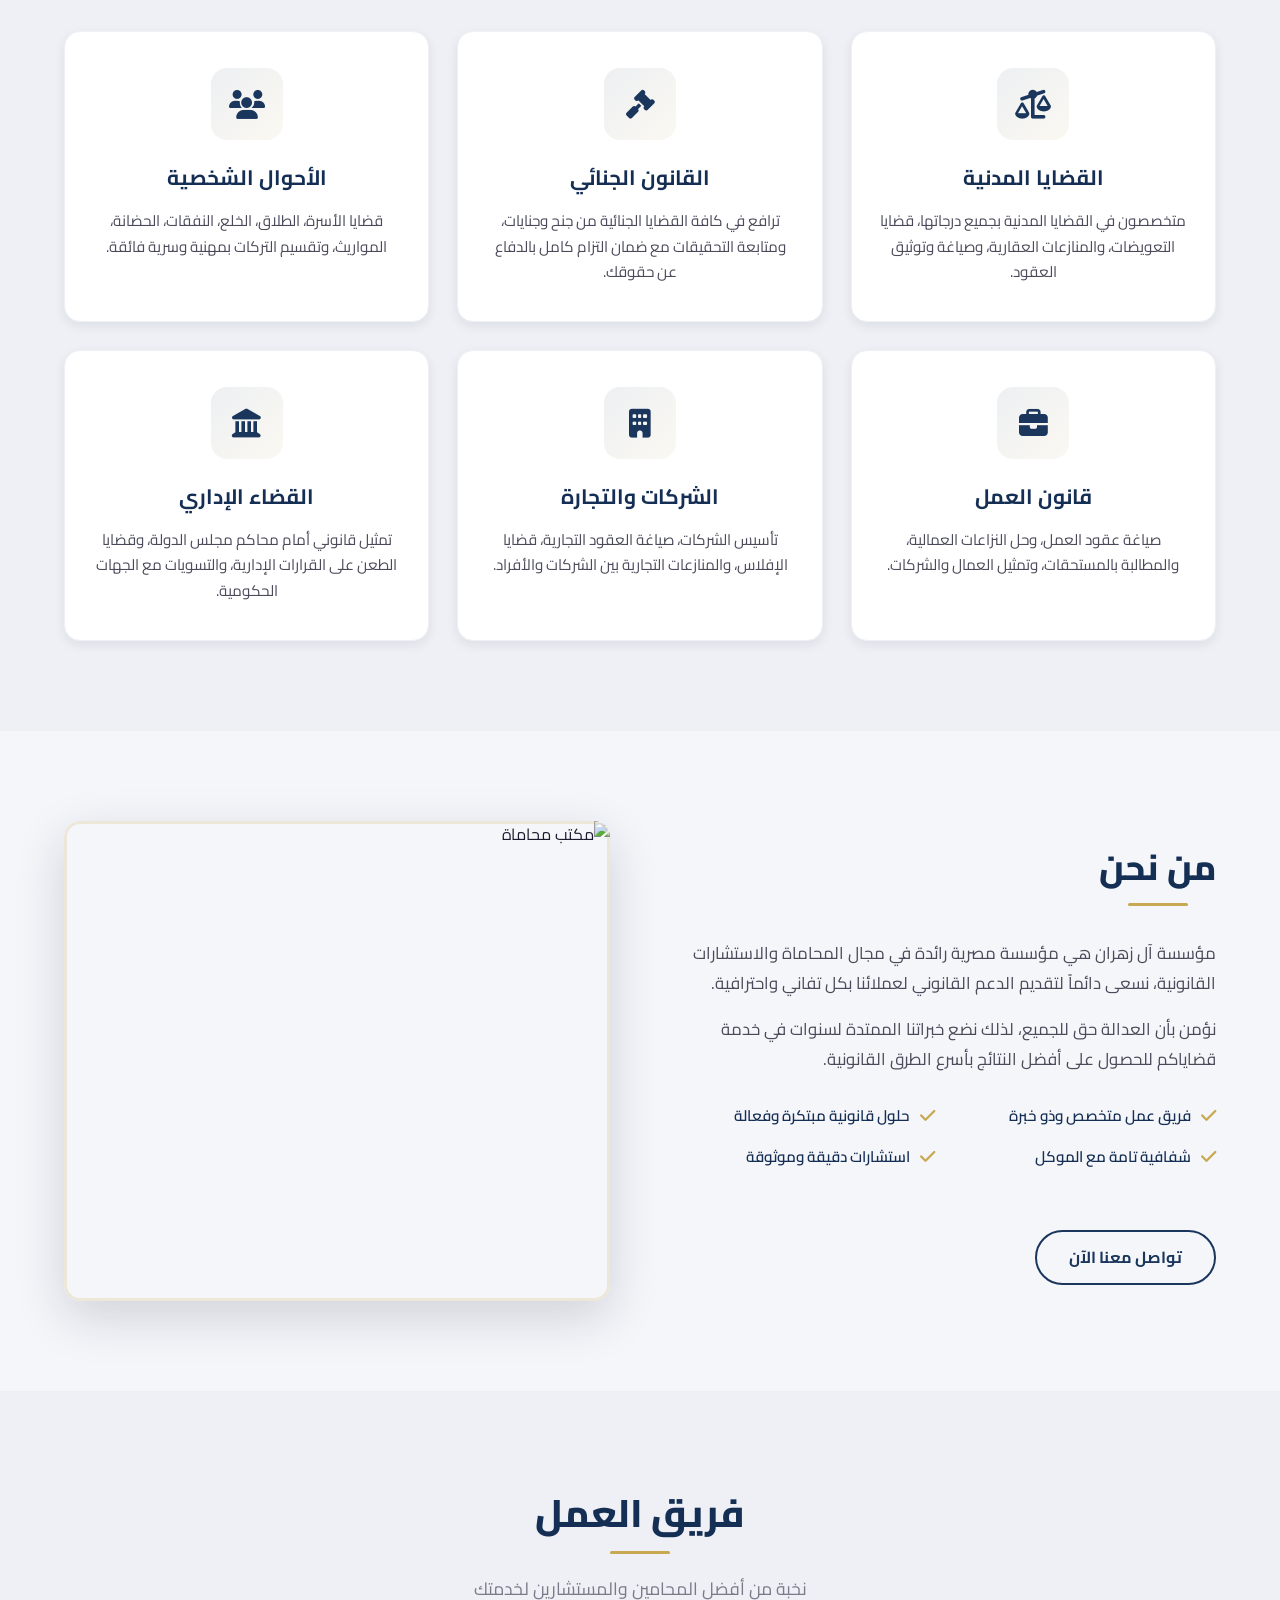
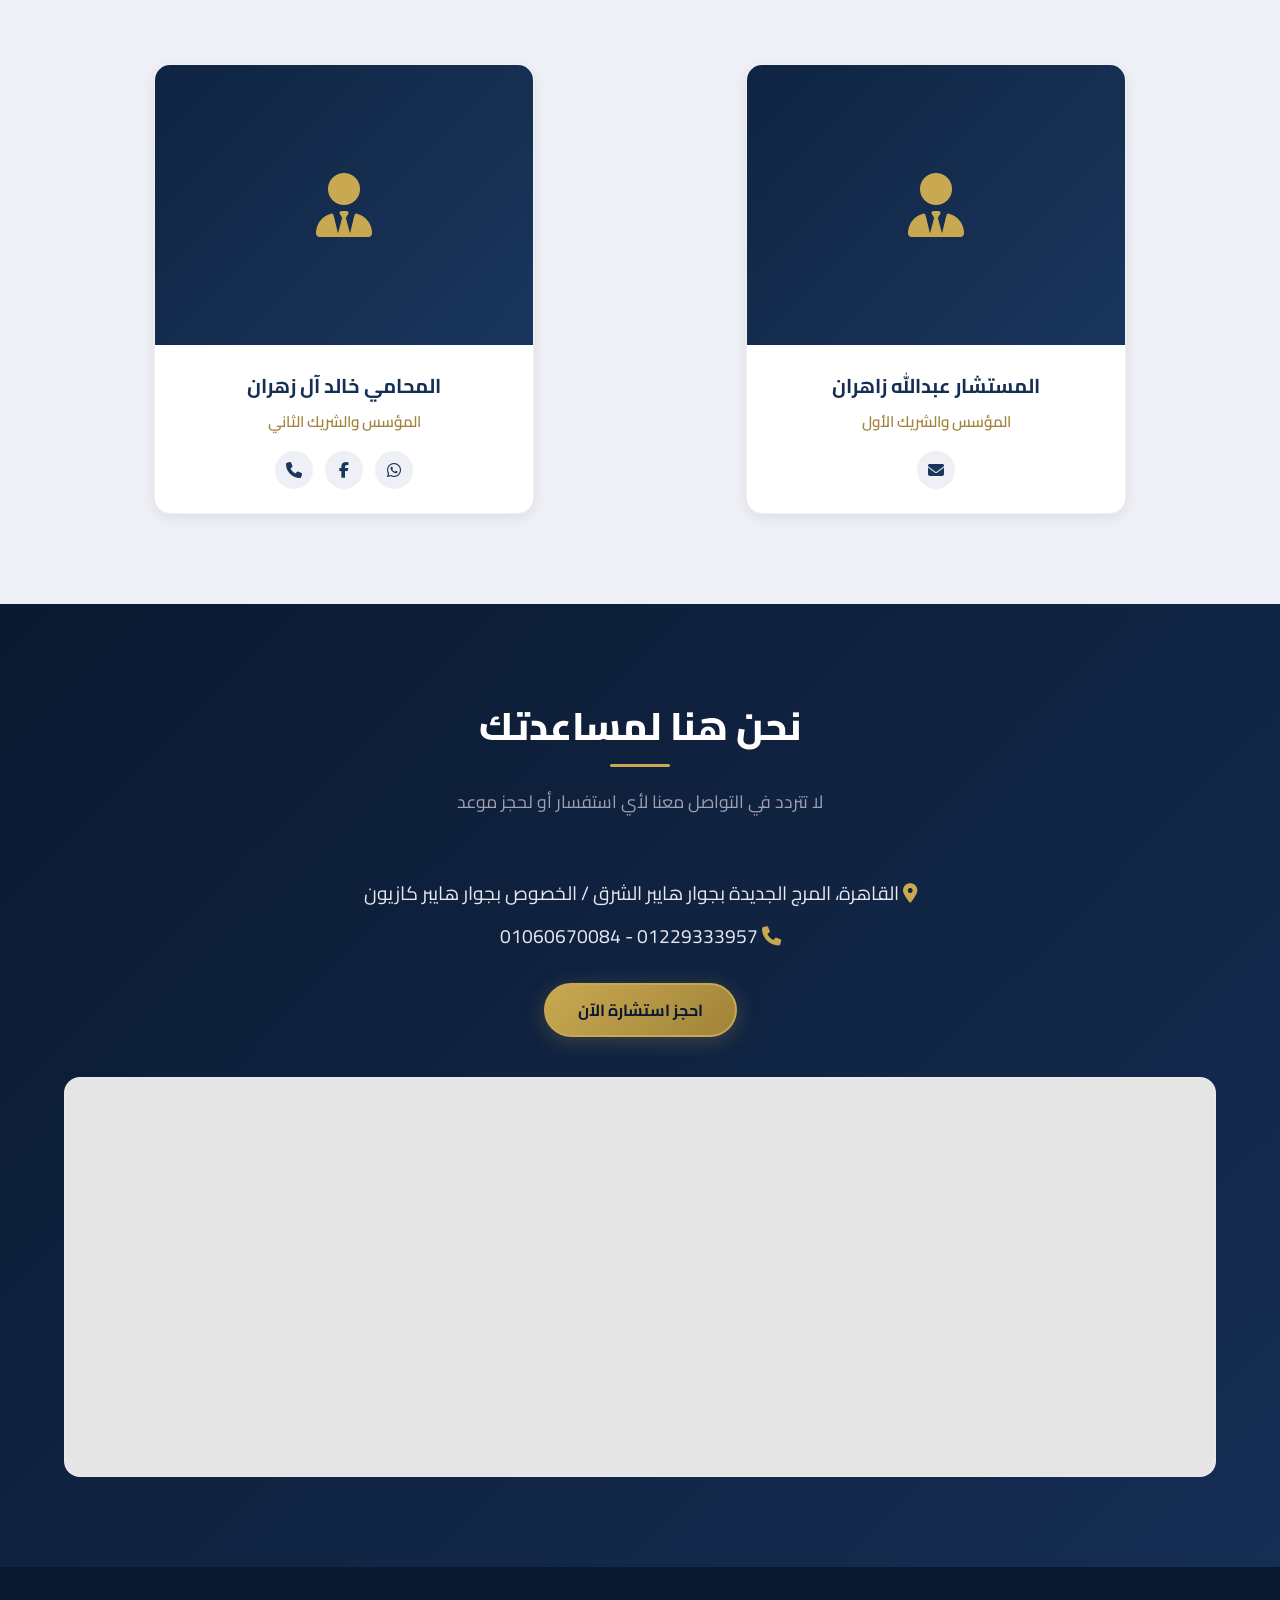
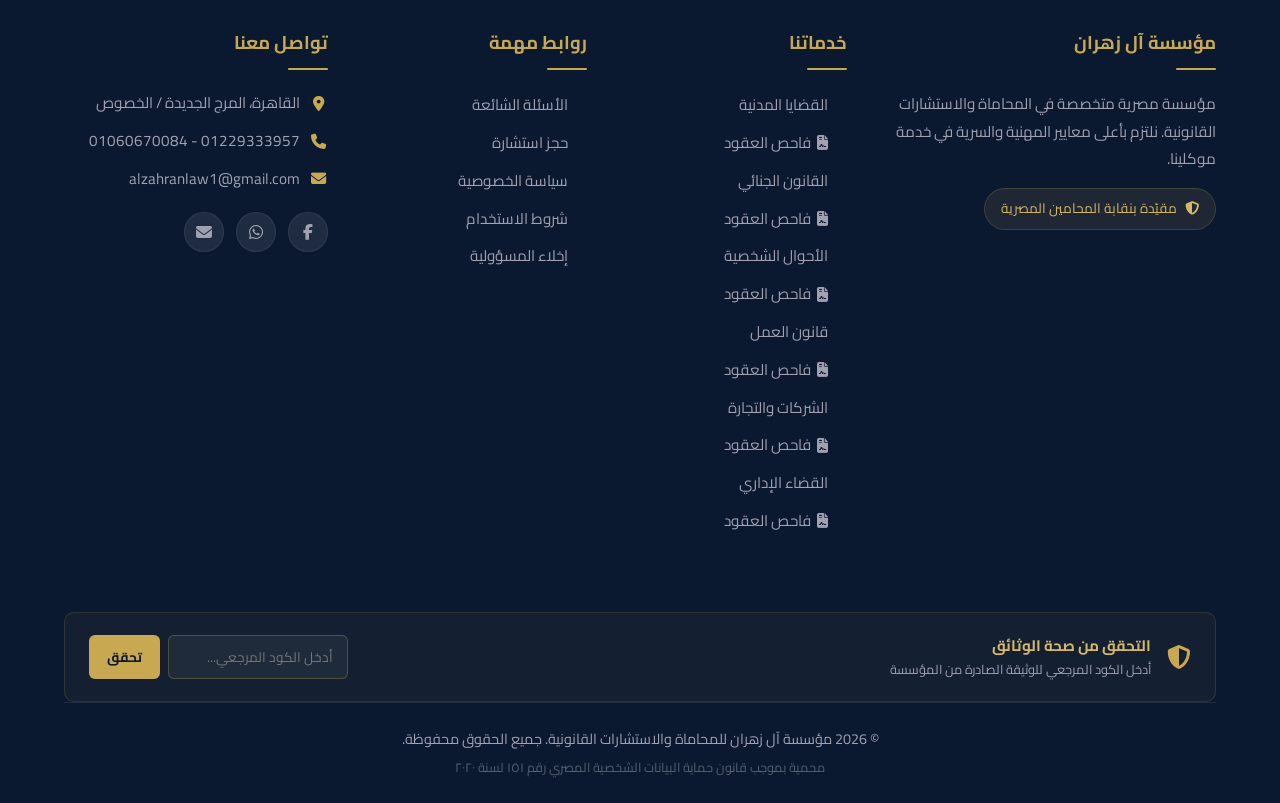
==== commit c47b58bd: "Add files via upload" ====
--- a/index.html
+++ b/index.html
@@ -1,39 +1,39 @@
-﻿<!DOCTYPE html>
-<html lang="ar" dir="rtl">
-<head>
-    <meta charset="UTF-8">
-    <meta name="viewport" content="width=device-width, initial-scale=1.0">
-    <title>مؤسسة آل زهران للمحاماة والاستشارات القانونية | الرئيسية</title>
-    <meta name="description" content="مؤسسة مصرية متخصصة في المحاماة والاستشارات القانونية. نلتزم بأعلى معايير المهنية والسرية في خدمة موكلينا.">
-    
-    <!-- Fonts & Icons -->
-    <link href="https://cdnjs.cloudflare.com/ajax/libs/font-awesome/6.5.0/css/all.min.css" rel="stylesheet">
-    <link href="https://fonts.googleapis.com/css2?family=Cairo:wght@300;400;500;600;700;800;900&display=swap" rel="stylesheet">
-    
-    <!-- CSS -->
+﻿<!DOCTYPE html>
+<html lang="ar" dir="rtl">
+<head>
+    <meta charset="UTF-8">
+    <meta name="viewport" content="width=device-width, initial-scale=1.0">
+    <title>مؤسسة آل زهران للمحاماة والاستشارات القانونية | الرئيسية</title>
+    <meta name="description" content="مؤسسة مصرية متخصصة في المحاماة والاستشارات القانونية. نلتزم بأعلى معايير المهنية والسرية في خدمة موكلينا.">
+    
+    <!-- Fonts & Icons -->
+    <link href="https://cdnjs.cloudflare.com/ajax/libs/font-awesome/6.5.0/css/all.min.css" rel="stylesheet">
+    <link href="https://fonts.googleapis.com/css2?family=Cairo:wght@300;400;500;600;700;800;900&display=swap" rel="stylesheet">
+    
+    <!-- CSS -->
     <link rel="stylesheet" href="css/style.css">
-    <link rel="stylesheet" href="css/premium.css">
-
-    <!-- Overriding hero background with provided URL -->
-    <style>
-        .hero::before {
-            background: url('https://raw.githubusercontent.com/hugg3864-del/my-website/refs/heads/master/AiArt_1753898582219.jpg') center/cover no-repeat !important;
-        }
-        /* Make stats grid center if only 3 items */
-        .stats-grid {
-            justify-content: center;
-        }
-        @media (min-width: 768px) {
-            .stats-grid {
-                display: flex;
-                flex-wrap: wrap;
-            }
-            .stat-item {
-                flex: 1;
-                min-width: 250px;
-            }
-        }
-    </style>
+    <link rel="stylesheet" href="css/premium.css">
+
+    <!-- Overriding hero background with provided URL -->
+    <style>
+        .hero::before {
+            background: url('https://raw.githubusercontent.com/hugg3864-del/my-website/refs/heads/master/AiArt_1753898582219.jpg') center/cover no-repeat !important;
+        }
+        /* Make stats grid center if only 3 items */
+        .stats-grid {
+            justify-content: center;
+        }
+        @media (min-width: 768px) {
+            .stats-grid {
+                display: flex;
+                flex-wrap: wrap;
+            }
+            .stat-item {
+                flex: 1;
+                min-width: 250px;
+            }
+        }
+    </style>
     <link rel="manifest" href="manifest.json">
     <meta name="theme-color" content="#0b1930">
     <meta property="og:title" content="مؤسسة آل زهران للمحاماة">
@@ -56,359 +56,359 @@
       }
     }
     </script>
-</head>
-<body>
-
-    <!-- Header -->
-    <header class="header" id="header">
-        <div class="container">
-            <div class="header-content">
-                <a href="index.html" class="logo">
-                    <i class="fas fa-balance-scale"></i>
-                    <span>مؤسسة آل زهران</span>
-                </a>
-                <nav>
-                    <ul class="nav-menu" id="navMenu">
-                        <li><a href="index.html" class="active">الرئيسية</a></li>
+</head>
+<body>
+
+    <!-- Header -->
+    <header class="header" id="header">
+        <div class="container">
+            <div class="header-content">
+                <a href="index.html" class="logo">
+                    <i class="fas fa-balance-scale"></i>
+                    <span>مؤسسة آل زهران</span>
+                </a>
+                <nav>
+                    <ul class="nav-menu" id="navMenu">
+                        <li><a href="index.html" class="active">الرئيسية</a></li>
                         <li><a href="index.html#services">خدماتنا</a></li>
-                        <li><a href="contract-check.html"><i class="fas fa-file-contract"></i> فاحص العقود</a></li>
-                        <li><a href="law.html">المكتبة القانونية</a></li>
-                        <li><a href="blog.html">المدونة</a></li>
-                        <li><a href="faq.html">الأسئلة الشائعة</a></li>
-                        <li><a href="booking.html">حجز استشارة</a></li>
-                        <li><a href="contact.html">اتصل بنا</a></li>
-                    </ul>
+                        <li><a href="contract-check.html"><i class="fas fa-file-contract"></i> فاحص العقود</a></li>
+                        <li><a href="law.html">المكتبة القانونية</a></li>
+                        <li><a href="blog.html">المدونة</a></li>
+                        <li><a href="faq.html">الأسئلة الشائعة</a></li>
+                        <li><a href="booking.html">حجز استشارة</a></li>
+                        <li><a href="contact.html">اتصل بنا</a></li>
+                    </ul>
                                         <div class="accessibility-toolbar">
                         <button id="themeToggle" class="toolbar-btn" title="الوضع الليلي/النهاري"><i class="fas fa-moon"></i></button>
                         <button id="fontToggle" class="toolbar-btn" title="تكبير الخط"><i class="fas fa-font"></i></button>
                     </div>
-                    <button class="mobile-menu-btn" id="mobileMenuBtn" aria-label="القائمة">
-                        <i class="fas fa-bars"></i>
-                    </button>
-                </nav>
-            </div>
-        </div>
-    </header>
-
-    <main>
-        <!-- Hero Section -->
-        <section class="hero" id="home">
-            <div class="hero-content">
-                <div class="hero-badge">
-                    <i class="fas fa-gavel"></i>
-                    <span>مؤسسة آل زهران للمحاماة</span>
-                </div>
-                <h1 class="hero-title">حماية حقوقك هي <span>أولويتنا</span></h1>
-                <p class="hero-subtitle">خبرة قانونية متميزة في تقديم الاستشارات والترافع في كافة القضايا بأعلى معايير المهنية والسرية.</p>
-                <div class="hero-actions">
-                    <a href="booking.html" class="btn btn--primary">
-                        <i class="fas fa-calendar-alt"></i> حجز استشارة
-                    </a>
-                    <a href="contact.html" class="btn btn--secondary">
-                        <i class="fas fa-phone"></i> اتصل بنا
-                    </a>
-                </div>
-            </div>
-        </section>
-
-        <!-- Stats Bar -->
-        <section class="stats-bar">
-            <div class="container">
-                <div class="stats-grid">
-                    <div class="stat-item">
-                        <div class="stat-number">15+</div>
-                        <div class="stat-label">سنوات خبرة</div>
-                    </div>
-                    <div class="stat-item">
-                        <div class="stat-number">500+</div>
-                        <div class="stat-label">قضية ناجحة</div>
-                    </div>
-                    <div class="stat-item">
-                        <div class="stat-number">24/7</div>
-                        <div class="stat-label">تواصل مستمر</div>
-                    </div>
-                </div>
-            </div>
-        </section>
-
-        <!-- Trust Badges -->
-        <section class="trust-section">
-            <div class="container">
-                <div class="trust-grid">
-                    <div class="trust-item">
-                        <i class="fas fa-shield-alt"></i>
-                        <h4>مقيّد بنقابة المحامين</h4>
-                        <p>نعمل بصفة رسمية وقانونية تامة</p>
-                    </div>
-                    <div class="trust-item">
-                        <i class="fas fa-lock"></i>
-                        <h4>سرية تامة</h4>
-                        <p>نحفظ أسرار موكلينا بأمان تام</p>
-                    </div>
-                    <div class="trust-item">
-                        <i class="fas fa-check-circle"></i>
-                        <h4>استشارات دقيقة</h4>
-                        <p>دراسة متأنية لكل تفاصيل قضيتك</p>
-                    </div>
-                </div>
-            </div>
-        </section>
-
-        <!-- Services Section -->
-        <section class="section section--alt" id="services">
-            <div class="container">
-                <div class="section-header">
-                    <h2>خدماتنا القانونية</h2>
-                    <p>نقدم مجموعة شاملة من الخدمات القانونية لتلبية كافة احتياجات عملائنا</p>
-                </div>
-                <div class="services-grid">
-                    <!-- Service 1 -->
-                    <div class="service-card">
-                        <div class="service-icon">
-                            <i class="fas fa-balance-scale-left"></i>
-                        </div>
-                        <h3>القضايا المدنية</h3>
-                        <p>متخصصون في القضايا المدنية بجميع درجاتها، قضايا التعويضات، والمنازعات العقارية، وصياغة وتوثيق العقود.</p>
-                    </div>
-                    <!-- Service 2 -->
-                    <div class="service-card">
-                        <div class="service-icon">
-                            <i class="fas fa-gavel"></i>
-                        </div>
-                        <h3>القانون الجنائي</h3>
-                        <p>ترافع في كافة القضايا الجنائية من جنح وجنايات، ومتابعة التحقيقات مع ضمان التزام كامل بالدفاع عن حقوقك.</p>
-                    </div>
-                    <!-- Service 3 -->
-                    <div class="service-card">
-                        <div class="service-icon">
-                            <i class="fas fa-users"></i>
-                        </div>
-                        <h3>الأحوال الشخصية</h3>
-                        <p>قضايا الأسرة، الطلاق، الخلع، النفقات، الحضانة، المواريث، وتقسيم التركات بمهنية وسرية فائقة.</p>
-                    </div>
-                    <!-- Service 4 -->
-                    <div class="service-card">
-                        <div class="service-icon">
-                            <i class="fas fa-briefcase"></i>
-                        </div>
-                        <h3>قانون العمل</h3>
-                        <p>صياغة عقود العمل، وحل النزاعات العمالية، والمطالبة بالمستحقات، وتمثيل العمال والشركات.</p>
-                    </div>
-                    <!-- Service 5 -->
-                    <div class="service-card">
-                        <div class="service-icon">
-                            <i class="fas fa-building"></i>
-                        </div>
-                        <h3>الشركات والتجارة</h3>
-                        <p>تأسيس الشركات، صياغة العقود التجارية، قضايا الإفلاس، والمنازعات التجارية بين الشركات والأفراد.</p>
-                    </div>
-                    <!-- Service 6 -->
-                    <div class="service-card">
-                        <div class="service-icon">
-                            <i class="fas fa-landmark"></i>
-                        </div>
-                        <h3>القضاء الإداري</h3>
-                        <p>تمثيل قانوني أمام محاكم مجلس الدولة، وقضايا الطعن على القرارات الإدارية، والتسويات مع الجهات الحكومية.</p>
-                    </div>
-                </div>
-            </div>
-        </section>
-
-        <!-- About Section -->
-        <section class="section" id="about">
-            <div class="container">
-                <div class="about-content">
-                    <div class="about-text">
-                        <div class="section-header" style="text-align: right; margin-bottom: 20px;">
-                            <h2>من نحن</h2>
-                        </div>
-                        <p>مؤسسة آل زهران هي مؤسسة مصرية رائدة في مجال المحاماة والاستشارات القانونية، نسعى دائماً لتقديم الدعم القانوني لعملائنا بكل تفاني واحترافية.</p>
-                        <p>نؤمن بأن العدالة حق للجميع، لذلك نضع خبراتنا الممتدة لسنوات في خدمة قضاياكم للحصول على أفضل النتائج بأسرع الطرق القانونية.</p>
-                        <div class="about-features">
-                            <div class="about-feature">
-                                <i class="fas fa-check"></i> فريق عمل متخصص وذو خبرة
-                            </div>
-                            <div class="about-feature">
-                                <i class="fas fa-check"></i> حلول قانونية مبتكرة وفعالة
-                            </div>
-                            <div class="about-feature">
-                                <i class="fas fa-check"></i> شفافية تامة مع الموكل
-                            </div>
-                            <div class="about-feature">
-                                <i class="fas fa-check"></i> استشارات دقيقة وموثوقة
-                            </div>
-                        </div>
-                        <a href="contact.html" class="btn btn--outline mt-4">تواصل معنا الآن</a>
-                    </div>
-                    <div class="about-image-wrapper">
-                        <!-- Placeholder for an about image -->
-                        <img src="https://images.unsplash.com/photo-1589829085413-56de8ae18c73?auto=format&fit=crop&w=800&q=80" alt="مكتب محاماة">
-                    </div>
-                </div>
-            </div>
-        </section>
-
-        <!-- Team Section -->
-        <section class="section section--alt" id="team">
-            <div class="container">
-                <div class="section-header">
-                    <h2>فريق العمل</h2>
-                    <p>نخبة من أفضل المحامين والمستشارين لخدمتك</p>
-                </div>
-                <div class="team-grid">
-                    <!-- Team Member 1 -->
-                    <div class="team-card">
-                        <div class="team-card-image">
-                            <i class="fas fa-user-tie team-placeholder"></i>
-                        </div>
-                        <div class="team-card-info">
-                            <h4>المستشار عبدالله زاهران</h4>
-                            <div class="role">المؤسس والشريك الأول</div>
-                            <div class="team-social">
-                                <a href="mailto:alzahranlaw1@gmail.com"><i class="fas fa-envelope"></i></a>
-                            </div>
-                        </div>
-                    </div>
-                    <!-- Team Member 2 -->
-                    <div class="team-card">
-                        <div class="team-card-image">
-                            <i class="fas fa-user-tie team-placeholder"></i>
-                        </div>
-                        <div class="team-card-info">
-                            <h4>المحامي خالد آل زهران</h4>
-                            <div class="role">المؤسس والشريك الثاني</div>
-                            <div class="team-social">
-                                <a href="https://wa.me/qr/PBA4JKFEEQJXP1" target="_blank"><i class="fab fa-whatsapp"></i></a>
-                                <a href="https://www.facebook.com/share/1EuJVYKeH9" target="_blank"><i class="fab fa-facebook-f"></i></a>
-                                <a href="tel:01151723921"><i class="fas fa-phone"></i></a>
-                            </div>
-                        </div>
-                    </div>
-                </div>
-            </div>
-        </section>
-
-        <!-- Contact Preview -->
-        <section class="section section--dark" id="contact-preview">
-            <div class="container">
-                <div class="section-header">
-                    <h2>نحن هنا لمساعدتك</h2>
-                    <p>لا تتردد في التواصل معنا لأي استفسار أو لحجز موعد</p>
-                </div>
-                <div style="text-align: center; margin-bottom: 40px;">
-                    <p style="font-size: 1.2rem; margin-bottom: 10px;"><i class="fas fa-map-marker-alt" style="color: var(--gold-500);"></i> القاهرة، المرج الجديدة بجوار هايبر الشرق / الخصوص بجوار هايبر كازيون</p>
-                    <p style="font-size: 1.2rem; margin-bottom: 10px;"><i class="fas fa-phone" style="color: var(--gold-500);"></i> 01229333957 - 01060670084</p>
-                    <div style="margin-top: 30px;">
-                        <a href="booking.html" class="btn btn--primary">احجز استشارة الآن</a>
-                    </div>
-                </div>
-                
-                <!-- Map Placeholder -->
-                <div style="width: 100%; height: 400px; background-color: #e5e5e5; border-radius: var(--radius-lg); display: flex; align-items: center; justify-content: center; overflow: hidden; border: 2px solid rgba(255,255,255,0.1);">
-                    <iframe src="https://www.google.com/maps/embed?pb=!1m18!1m12!1m3!1d13797.747209772591!2d31.328328!3d30.167447!2m3!1f0!2f0!3f0!3m2!1i1024!2i768!4f13.1!3m3!1m2!1s0x0%3A0x0!2zMzDCsDEwJzAyLjgiTiAzMcKwMTknNDIuMCJF!5e0!3m2!1sen!2seg!4v1717000000000!5m2!1sen!2seg" width="100%" height="100%" style="border:0;" allowfullscreen="" loading="lazy" referrerpolicy="no-referrer-when-downgrade"></iframe>
-                </div>
-            </div>
-        </section>
-    </main>
-
-    <!-- Footer -->
-    <footer class="footer">
-        <div class="container">
-            <div class="footer-content">
-                <div class="footer-section">
-                    <h3>مؤسسة آل زهران</h3>
-                    <p>مؤسسة مصرية متخصصة في المحاماة والاستشارات القانونية. نلتزم بأعلى معايير المهنية والسرية في خدمة موكلينا.</p>
-                    <div class="footer-badge">
-                        <i class="fas fa-shield-alt"></i>
-                        <span>مقيّدة بنقابة المحامين المصرية</span>
-                    </div>
-                </div>
-                <div class="footer-section">
-                    <h3>خدماتنا</h3>
-                    <ul class="footer-links">
+                    <button class="mobile-menu-btn" id="mobileMenuBtn" aria-label="القائمة">
+                        <i class="fas fa-bars"></i>
+                    </button>
+                </nav>
+            </div>
+        </div>
+    </header>
+
+    <main>
+        <!-- Hero Section -->
+        <section class="hero" id="home">
+            <div class="hero-content">
+                <div class="hero-badge">
+                    <i class="fas fa-gavel"></i>
+                    <span>مؤسسة آل زهران للمحاماة</span>
+                </div>
+                <h1 class="hero-title">حماية حقوقك هي <span>أولويتنا</span></h1>
+                <p class="hero-subtitle">خبرة قانونية متميزة في تقديم الاستشارات والترافع في كافة القضايا بأعلى معايير المهنية والسرية.</p>
+                <div class="hero-actions">
+                    <a href="booking.html" class="btn btn--primary">
+                        <i class="fas fa-calendar-alt"></i> حجز استشارة
+                    </a>
+                    <a href="contact.html" class="btn btn--secondary">
+                        <i class="fas fa-phone"></i> اتصل بنا
+                    </a>
+                </div>
+            </div>
+        </section>
+
+        <!-- Stats Bar -->
+        <section class="stats-bar">
+            <div class="container">
+                <div class="stats-grid">
+                    <div class="stat-item">
+                        <div class="stat-number">15+</div>
+                        <div class="stat-label">سنوات خبرة</div>
+                    </div>
+                    <div class="stat-item">
+                        <div class="stat-number">500+</div>
+                        <div class="stat-label">قضية ناجحة</div>
+                    </div>
+                    <div class="stat-item">
+                        <div class="stat-number">24/7</div>
+                        <div class="stat-label">تواصل مستمر</div>
+                    </div>
+                </div>
+            </div>
+        </section>
+
+        <!-- Trust Badges -->
+        <section class="trust-section">
+            <div class="container">
+                <div class="trust-grid">
+                    <div class="trust-item">
+                        <i class="fas fa-shield-alt"></i>
+                        <h4>مقيّد بنقابة المحامين</h4>
+                        <p>نعمل بصفة رسمية وقانونية تامة</p>
+                    </div>
+                    <div class="trust-item">
+                        <i class="fas fa-lock"></i>
+                        <h4>سرية تامة</h4>
+                        <p>نحفظ أسرار موكلينا بأمان تام</p>
+                    </div>
+                    <div class="trust-item">
+                        <i class="fas fa-check-circle"></i>
+                        <h4>استشارات دقيقة</h4>
+                        <p>دراسة متأنية لكل تفاصيل قضيتك</p>
+                    </div>
+                </div>
+            </div>
+        </section>
+
+        <!-- Services Section -->
+        <section class="section section--alt" id="services">
+            <div class="container">
+                <div class="section-header">
+                    <h2>خدماتنا القانونية</h2>
+                    <p>نقدم مجموعة شاملة من الخدمات القانونية لتلبية كافة احتياجات عملائنا</p>
+                </div>
+                <div class="services-grid">
+                    <!-- Service 1 -->
+                    <div class="service-card">
+                        <div class="service-icon">
+                            <i class="fas fa-balance-scale-left"></i>
+                        </div>
+                        <h3>القضايا المدنية</h3>
+                        <p>متخصصون في القضايا المدنية بجميع درجاتها، قضايا التعويضات، والمنازعات العقارية، وصياغة وتوثيق العقود.</p>
+                    </div>
+                    <!-- Service 2 -->
+                    <div class="service-card">
+                        <div class="service-icon">
+                            <i class="fas fa-gavel"></i>
+                        </div>
+                        <h3>القانون الجنائي</h3>
+                        <p>ترافع في كافة القضايا الجنائية من جنح وجنايات، ومتابعة التحقيقات مع ضمان التزام كامل بالدفاع عن حقوقك.</p>
+                    </div>
+                    <!-- Service 3 -->
+                    <div class="service-card">
+                        <div class="service-icon">
+                            <i class="fas fa-users"></i>
+                        </div>
+                        <h3>الأحوال الشخصية</h3>
+                        <p>قضايا الأسرة، الطلاق، الخلع، النفقات، الحضانة، المواريث، وتقسيم التركات بمهنية وسرية فائقة.</p>
+                    </div>
+                    <!-- Service 4 -->
+                    <div class="service-card">
+                        <div class="service-icon">
+                            <i class="fas fa-briefcase"></i>
+                        </div>
+                        <h3>قانون العمل</h3>
+                        <p>صياغة عقود العمل، وحل النزاعات العمالية، والمطالبة بالمستحقات، وتمثيل العمال والشركات.</p>
+                    </div>
+                    <!-- Service 5 -->
+                    <div class="service-card">
+                        <div class="service-icon">
+                            <i class="fas fa-building"></i>
+                        </div>
+                        <h3>الشركات والتجارة</h3>
+                        <p>تأسيس الشركات، صياغة العقود التجارية، قضايا الإفلاس، والمنازعات التجارية بين الشركات والأفراد.</p>
+                    </div>
+                    <!-- Service 6 -->
+                    <div class="service-card">
+                        <div class="service-icon">
+                            <i class="fas fa-landmark"></i>
+                        </div>
+                        <h3>القضاء الإداري</h3>
+                        <p>تمثيل قانوني أمام محاكم مجلس الدولة، وقضايا الطعن على القرارات الإدارية، والتسويات مع الجهات الحكومية.</p>
+                    </div>
+                </div>
+            </div>
+        </section>
+
+        <!-- About Section -->
+        <section class="section" id="about">
+            <div class="container">
+                <div class="about-content">
+                    <div class="about-text">
+                        <div class="section-header" style="text-align: right; margin-bottom: 20px;">
+                            <h2>من نحن</h2>
+                        </div>
+                        <p>مؤسسة آل زهران هي مؤسسة مصرية رائدة في مجال المحاماة والاستشارات القانونية، نسعى دائماً لتقديم الدعم القانوني لعملائنا بكل تفاني واحترافية.</p>
+                        <p>نؤمن بأن العدالة حق للجميع، لذلك نضع خبراتنا الممتدة لسنوات في خدمة قضاياكم للحصول على أفضل النتائج بأسرع الطرق القانونية.</p>
+                        <div class="about-features">
+                            <div class="about-feature">
+                                <i class="fas fa-check"></i> فريق عمل متخصص وذو خبرة
+                            </div>
+                            <div class="about-feature">
+                                <i class="fas fa-check"></i> حلول قانونية مبتكرة وفعالة
+                            </div>
+                            <div class="about-feature">
+                                <i class="fas fa-check"></i> شفافية تامة مع الموكل
+                            </div>
+                            <div class="about-feature">
+                                <i class="fas fa-check"></i> استشارات دقيقة وموثوقة
+                            </div>
+                        </div>
+                        <a href="contact.html" class="btn btn--outline mt-4">تواصل معنا الآن</a>
+                    </div>
+                    <div class="about-image-wrapper">
+                        <!-- Placeholder for an about image -->
+                        <img src="https://images.unsplash.com/photo-1589829085413-56de8ae18c73?auto=format&fit=crop&w=800&q=80" alt="مكتب محاماة">
+                    </div>
+                </div>
+            </div>
+        </section>
+
+        <!-- Team Section -->
+        <section class="section section--alt" id="team">
+            <div class="container">
+                <div class="section-header">
+                    <h2>فريق العمل</h2>
+                    <p>نخبة من أفضل المحامين والمستشارين لخدمتك</p>
+                </div>
+                <div class="team-grid">
+                    <!-- Team Member 1 -->
+                    <div class="team-card">
+                        <div class="team-card-image">
+                            <i class="fas fa-user-tie team-placeholder"></i>
+                        </div>
+                        <div class="team-card-info">
+                            <h4>المستشار عبدالله زاهران</h4>
+                            <div class="role">المؤسس والشريك الأول</div>
+                            <div class="team-social">
+                                <a href="mailto:alzahranlaw1@gmail.com"><i class="fas fa-envelope"></i></a>
+                            </div>
+                        </div>
+                    </div>
+                    <!-- Team Member 2 -->
+                    <div class="team-card">
+                        <div class="team-card-image">
+                            <i class="fas fa-user-tie team-placeholder"></i>
+                        </div>
+                        <div class="team-card-info">
+                            <h4>المحامي خالد آل زهران</h4>
+                            <div class="role">المؤسس والشريك الثاني</div>
+                            <div class="team-social">
+                                <a href="https://wa.me/qr/PBA4JKFEEQJXP1" target="_blank"><i class="fab fa-whatsapp"></i></a>
+                                <a href="https://www.facebook.com/share/1EuJVYKeH9" target="_blank"><i class="fab fa-facebook-f"></i></a>
+                                <a href="tel:01151723921"><i class="fas fa-phone"></i></a>
+                            </div>
+                        </div>
+                    </div>
+                </div>
+            </div>
+        </section>
+
+        <!-- Contact Preview -->
+        <section class="section section--dark" id="contact-preview">
+            <div class="container">
+                <div class="section-header">
+                    <h2>نحن هنا لمساعدتك</h2>
+                    <p>لا تتردد في التواصل معنا لأي استفسار أو لحجز موعد</p>
+                </div>
+                <div style="text-align: center; margin-bottom: 40px;">
+                    <p style="font-size: 1.2rem; margin-bottom: 10px;"><i class="fas fa-map-marker-alt" style="color: var(--gold-500);"></i> القاهرة، المرج الجديدة بجوار هايبر الشرق / الخصوص بجوار هايبر كازيون</p>
+                    <p style="font-size: 1.2rem; margin-bottom: 10px;"><i class="fas fa-phone" style="color: var(--gold-500);"></i> 01229333957 - 01060670084</p>
+                    <div style="margin-top: 30px;">
+                        <a href="booking.html" class="btn btn--primary">احجز استشارة الآن</a>
+                    </div>
+                </div>
+                
+                <!-- Map Placeholder -->
+                <div style="width: 100%; height: 400px; background-color: #e5e5e5; border-radius: var(--radius-lg); display: flex; align-items: center; justify-content: center; overflow: hidden; border: 2px solid rgba(255,255,255,0.1);">
+                    <iframe src="https://www.google.com/maps/embed?pb=!1m18!1m12!1m3!1d13797.747209772591!2d31.328328!3d30.167447!2m3!1f0!2f0!3f0!3m2!1i1024!2i768!4f13.1!3m3!1m2!1s0x0%3A0x0!2zMzDCsDEwJzAyLjgiTiAzMcKwMTknNDIuMCJF!5e0!3m2!1sen!2seg!4v1717000000000!5m2!1sen!2seg" width="100%" height="100%" style="border:0;" allowfullscreen="" loading="lazy" referrerpolicy="no-referrer-when-downgrade"></iframe>
+                </div>
+            </div>
+        </section>
+    </main>
+
+    <!-- Footer -->
+    <footer class="footer">
+        <div class="container">
+            <div class="footer-content">
+                <div class="footer-section">
+                    <h3>مؤسسة آل زهران</h3>
+                    <p>مؤسسة مصرية متخصصة في المحاماة والاستشارات القانونية. نلتزم بأعلى معايير المهنية والسرية في خدمة موكلينا.</p>
+                    <div class="footer-badge">
+                        <i class="fas fa-shield-alt"></i>
+                        <span>مقيّدة بنقابة المحامين المصرية</span>
+                    </div>
+                </div>
+                <div class="footer-section">
+                    <h3>خدماتنا</h3>
+                    <ul class="footer-links">
                         <li><a href="index.html#services">القضايا المدنية</a></li>
-                        <li><a href="contract-check.html"><i class="fas fa-file-contract"></i> فاحص العقود</a></li>
+                        <li><a href="contract-check.html"><i class="fas fa-file-contract"></i> فاحص العقود</a></li>
                         <li><a href="index.html#services">القانون الجنائي</a></li>
-                        <li><a href="contract-check.html"><i class="fas fa-file-contract"></i> فاحص العقود</a></li>
+                        <li><a href="contract-check.html"><i class="fas fa-file-contract"></i> فاحص العقود</a></li>
                         <li><a href="index.html#services">الأحوال الشخصية</a></li>
-                        <li><a href="contract-check.html"><i class="fas fa-file-contract"></i> فاحص العقود</a></li>
+                        <li><a href="contract-check.html"><i class="fas fa-file-contract"></i> فاحص العقود</a></li>
                         <li><a href="index.html#services">قانون العمل</a></li>
-                        <li><a href="contract-check.html"><i class="fas fa-file-contract"></i> فاحص العقود</a></li>
+                        <li><a href="contract-check.html"><i class="fas fa-file-contract"></i> فاحص العقود</a></li>
                         <li><a href="index.html#services">الشركات والتجارة</a></li>
-                        <li><a href="contract-check.html"><i class="fas fa-file-contract"></i> فاحص العقود</a></li>
+                        <li><a href="contract-check.html"><i class="fas fa-file-contract"></i> فاحص العقود</a></li>
                         <li><a href="index.html#services">القضاء الإداري</a></li>
-                        <li><a href="contract-check.html"><i class="fas fa-file-contract"></i> فاحص العقود</a></li>
-                    </ul>
-                </div>
-                <div class="footer-section">
-                    <h3>روابط مهمة</h3>
-                    <ul class="footer-links">
-                        <li><a href="faq.html">الأسئلة الشائعة</a></li>
-                        <li><a href="booking.html">حجز استشارة</a></li>
-                        <li><a href="privacy.html">سياسة الخصوصية</a></li>
-                        <li><a href="terms.html">شروط الاستخدام</a></li>
-                        <li><a href="disclaimer.html">إخلاء المسؤولية</a></li>
-                    </ul>
-                </div>
-                <div class="footer-section">
-                    <h3>تواصل معنا</h3>
-                    <div class="footer-contact">
-                        <p><i class="fas fa-map-marker-alt"></i> القاهرة، المرج الجديدة / الخصوص</p>
-                        <p><i class="fas fa-phone"></i> 01229333957 - 01060670084</p>
-                        <p><i class="fas fa-envelope"></i> alzahranlaw1@gmail.com</p>
-                    </div>
-                    <div class="social-links">
-                        <a href="https://www.facebook.com/share/1EuJVYKeH9" target="_blank" aria-label="فيسبوك"><i class="fab fa-facebook-f"></i></a>
-                        <a href="https://wa.me/201229333957" target="_blank" aria-label="واتساب"><i class="fab fa-whatsapp"></i></a>
-                        <a href="mailto:alzahranlaw1@gmail.com" aria-label="بريد إلكتروني"><i class="fas fa-envelope"></i></a>
-                    </div>
-                </div>
-            </div>
-            <div class="footer-bottom">
-                <p>&copy; <span id="currentYear"></span> مؤسسة آل زهران للمحاماة والاستشارات القانونية. جميع الحقوق محفوظة.</p>
-                <p class="footer-legal">محمية بموجب قانون حماية البيانات الشخصية المصري رقم ١٥١ لسنة ٢٠٢٠</p>
-            </div>
-        </div>
-    </footer>
-
-    <!-- WhatsApp Float -->
-    <a href="https://wa.me/201229333957" class="whatsapp-float" target="_blank" aria-label="تواصل عبر واتساب">
-        <i class="fab fa-whatsapp"></i>
-        <span class="whatsapp-tooltip">تواصل معنا</span>
-    </a>
-
-    <!-- Scroll to Top -->
-    <button class="scroll-top" id="scrollTop" aria-label="العودة للأعلى">
-        <i class="fas fa-arrow-up"></i>
-    </button>
-
-    <!-- Chatbot Widget -->
-    <div class="chatbot-widget" id="chatbotWidget">
-        <button class="chatbot-trigger" id="chatbotTrigger" aria-label="المساعد القانوني">
-            <i class="fas fa-robot"></i>
-        </button>
-        <div class="chatbot-window" id="chatbotWindow">
-            <div class="chatbot-header">
-                <div class="chatbot-header-info">
-                    <i class="fas fa-robot"></i>
-                    <div>
-                        <h4>المساعد القانوني الذكي</h4>
-                        <small>للتوجيه فقط - لا يُغني عن استشارة المحامي</small>
-                    </div>
-                </div>
-                <button class="chatbot-close" id="chatbotClose"><i class="fas fa-times"></i></button>
-            </div>
-            <div class="chatbot-messages" id="chatMessages"></div>
-            <div class="chatbot-input">
-                <input type="text" id="chatInput" placeholder="اكتب سؤالك القانوني...">
-                <button id="chatSend"><i class="fas fa-paper-plane"></i></button>
-            </div>
-        </div>
-    </div>
-
-    <!-- Scripts -->
+                        <li><a href="contract-check.html"><i class="fas fa-file-contract"></i> فاحص العقود</a></li>
+                    </ul>
+                </div>
+                <div class="footer-section">
+                    <h3>روابط مهمة</h3>
+                    <ul class="footer-links">
+                        <li><a href="faq.html">الأسئلة الشائعة</a></li>
+                        <li><a href="booking.html">حجز استشارة</a></li>
+                        <li><a href="privacy.html">سياسة الخصوصية</a></li>
+                        <li><a href="terms.html">شروط الاستخدام</a></li>
+                        <li><a href="disclaimer.html">إخلاء المسؤولية</a></li>
+                    </ul>
+                </div>
+                <div class="footer-section">
+                    <h3>تواصل معنا</h3>
+                    <div class="footer-contact">
+                        <p><i class="fas fa-map-marker-alt"></i> القاهرة، المرج الجديدة / الخصوص</p>
+                        <p><i class="fas fa-phone"></i> 01229333957 - 01060670084</p>
+                        <p><i class="fas fa-envelope"></i> alzahranlaw1@gmail.com</p>
+                    </div>
+                    <div class="social-links">
+                        <a href="https://www.facebook.com/share/1EuJVYKeH9" target="_blank" aria-label="فيسبوك"><i class="fab fa-facebook-f"></i></a>
+                        <a href="https://wa.me/201229333957" target="_blank" aria-label="واتساب"><i class="fab fa-whatsapp"></i></a>
+                        <a href="mailto:alzahranlaw1@gmail.com" aria-label="بريد إلكتروني"><i class="fas fa-envelope"></i></a>
+                    </div>
+                </div>
+            </div>
+            <div class="footer-bottom">
+                <p>&copy; <span id="currentYear"></span> مؤسسة آل زهران للمحاماة والاستشارات القانونية. جميع الحقوق محفوظة.</p>
+                <p class="footer-legal">محمية بموجب قانون حماية البيانات الشخصية المصري رقم ١٥١ لسنة ٢٠٢٠</p>
+            </div>
+        </div>
+    </footer>
+
+    <!-- WhatsApp Float -->
+    <a href="https://wa.me/201229333957" class="whatsapp-float" target="_blank" aria-label="تواصل عبر واتساب">
+        <i class="fab fa-whatsapp"></i>
+        <span class="whatsapp-tooltip">تواصل معنا</span>
+    </a>
+
+    <!-- Scroll to Top -->
+    <button class="scroll-top" id="scrollTop" aria-label="العودة للأعلى">
+        <i class="fas fa-arrow-up"></i>
+    </button>
+
+    <!-- Chatbot Widget -->
+    <div class="chatbot-widget" id="chatbotWidget">
+        <button class="chatbot-trigger" id="chatbotTrigger" aria-label="المساعد القانوني">
+            <i class="fas fa-robot"></i>
+        </button>
+        <div class="chatbot-window" id="chatbotWindow">
+            <div class="chatbot-header">
+                <div class="chatbot-header-info">
+                    <i class="fas fa-robot"></i>
+                    <div>
+                        <h4>المساعد القانوني الذكي</h4>
+                        <small>للتوجيه فقط - لا يُغني عن استشارة المحامي</small>
+                    </div>
+                </div>
+                <button class="chatbot-close" id="chatbotClose"><i class="fas fa-times"></i></button>
+            </div>
+            <div class="chatbot-messages" id="chatMessages"></div>
+            <div class="chatbot-input">
+                <input type="text" id="chatInput" placeholder="اكتب سؤالك القانوني...">
+                <button id="chatSend"><i class="fas fa-paper-plane"></i></button>
+            </div>
+        </div>
+    </div>
+
+    <!-- Scripts -->
     <script src="js/main.js"></script>
-    <script src="js/premium.js"></script>
-    <script src="js/chatbot.js"></script>
-</body>
-</html>
+    <script src="js/premium.js"></script>
+    <script src="js/chatbot.js"></script>
+</body>
+</html>
--- a/css/premium.css
+++ b/css/premium.css
@@ -1,338 +1,338 @@
-﻿/* ============================================
-   Premium UI/UX Enhancements
-   اللمسات الفاخرة — Tier 1 Law Firm
-   ============================================ */
-
-/* === 1. Branded Scrollbar === */
-::-webkit-scrollbar { width: 8px; }
-::-webkit-scrollbar-track { background: var(--primary-950); }
-::-webkit-scrollbar-thumb {
-    background: linear-gradient(180deg, var(--gold-500), var(--gold-700));
-    border-radius: 10px;
-}
-::-webkit-scrollbar-thumb:hover { background: var(--gold-400); }
-* { scrollbar-width: thin; scrollbar-color: var(--gold-500) var(--primary-950); }
-
-/* === 2. Page Transitions === */
-.page-transition-overlay {
-    position: fixed; inset: 0; z-index: 100001;
-    background: var(--primary-950);
-    transform: scaleY(0); transform-origin: bottom;
-    pointer-events: none;
-}
-.page-transition-overlay.entering {
-    animation: pageWipeIn 0.45s cubic-bezier(0.86, 0, 0.07, 1) forwards;
-}
-@keyframes pageWipeIn {
-    0%   { transform: scaleY(0); transform-origin: top; }
-    100% { transform: scaleY(1); transform-origin: top; }
-}
-
-/* === 3. Glassmorphism Cards === */
-.glass-card {
-    background: rgba(255, 255, 255, 0.65) !important;
-    backdrop-filter: blur(16px) saturate(180%);
-    -webkit-backdrop-filter: blur(16px) saturate(180%);
-    border: 1px solid rgba(255, 255, 255, 0.3) !important;
-}
-body.dark-mode .glass-card {
-    background: rgba(15, 36, 66, 0.7) !important;
-    border: 1px solid rgba(200, 169, 81, 0.15) !important;
-}
-.service-card { transition: all 0.4s cubic-bezier(0.175, 0.885, 0.32, 1.275); }
-.service-card:hover {
-    background: rgba(255, 255, 255, 0.8);
-    backdrop-filter: blur(20px);
-    box-shadow: 0 20px 60px rgba(11, 25, 48, 0.15), 0 0 0 1px rgba(200,169,81,0.2);
-}
-
-/* === 4. News Ticker === */
-.news-ticker {
-    background: linear-gradient(90deg, var(--primary-950), var(--primary-800));
-    padding: 10px 0;
-    overflow: hidden;
-    position: relative;
-    border-bottom: 1px solid rgba(200,169,81,0.15);
-    margin-top: 72px;
-}
-.news-ticker-badge {
-    position: absolute; right: 0; top: 0; bottom: 0; z-index: 2;
-    background: var(--gold-500); color: var(--primary-900);
-    padding: 0 20px; display: flex; align-items: center; gap: 8px;
-    font-weight: 800; font-size: 0.85rem; white-space: nowrap;
-}
-.news-ticker-content {
-    display: flex; animation: tickerScroll 35s linear infinite;
-    padding-right: 180px;
-}
-.news-ticker-content:hover { animation-play-state: paused; }
-.news-ticker-item {
-    white-space: nowrap; color: var(--text-on-dark-muted);
-    font-size: 0.9rem; padding: 0 40px;
-    display: flex; align-items: center; gap: 8px;
-}
-.news-ticker-item .dot {
-    width: 6px; height: 6px; border-radius: 50%;
-    background: var(--gold-500); flex-shrink: 0;
-}
-@keyframes tickerScroll {
-    0%   { transform: translateX(100%); }
-    100% { transform: translateX(-100%); }
-}
-
-/* === 5. Speed Dial Floating Button === */
-.speed-dial { position: fixed; bottom: 28px; left: 28px; z-index: 900; }
-.speed-dial-trigger {
-    width: 60px; height: 60px; border-radius: 50%;
-    background: linear-gradient(135deg, #25D366, #128C7E);
-    color: #fff; font-size: 1.6rem; border: none; cursor: pointer;
-    display: flex; align-items: center; justify-content: center;
-    box-shadow: 0 4px 20px rgba(37, 211, 102, 0.4);
-    transition: all 0.4s cubic-bezier(0.175, 0.885, 0.32, 1.275);
-    position: relative; z-index: 2;
-}
-.speed-dial-trigger:hover { transform: scale(1.1); }
-.speed-dial-trigger.open { transform: rotate(45deg); background: var(--primary-700); }
-.speed-dial-trigger.open i::before { content: "\f067"; }
-.speed-dial-actions {
-    position: absolute; bottom: 72px; left: 4px;
-    display: flex; flex-direction: column; gap: 12px;
-    opacity: 0; visibility: hidden; transform: translateY(20px);
-    transition: all 0.35s cubic-bezier(0.175, 0.885, 0.32, 1.275);
-}
-.speed-dial.open .speed-dial-actions {
-    opacity: 1; visibility: visible; transform: translateY(0);
-}
-.speed-dial-action {
-    display: flex; align-items: center; gap: 10px;
-    text-decoration: none; color: #fff;
-}
-.speed-dial-action-btn {
-    width: 48px; height: 48px; border-radius: 50%;
-    display: flex; align-items: center; justify-content: center;
-    font-size: 1.2rem; box-shadow: var(--shadow-lg);
-    transition: transform 0.2s ease;
-}
-.speed-dial-action-btn:hover { transform: scale(1.15); }
-.speed-dial-action .label {
-    background: var(--primary-900); padding: 6px 14px;
-    border-radius: 6px; font-size: 0.8rem; font-weight: 600;
-    white-space: nowrap; opacity: 0;
-    transition: opacity 0.2s ease;
-}
-.speed-dial-action:hover .label { opacity: 1; }
-.sd-whatsapp { background: #25D366; color: #fff; }
-.sd-phone { background: #3b82f6; color: #fff; }
-.sd-map { background: #ea4335; color: #fff; }
-.sd-email { background: var(--gold-500); color: var(--primary-900); }
-
-/* === 7. Parallax Hero === */
-.hero { overflow: hidden; }
-.hero.parallax::before {
-    will-change: transform;
-    transition: transform 0.1s linear;
-}
-
-/* === 8. Reading Time Badge === */
-.reading-time {
-    display: inline-flex; align-items: center; gap: 6px;
-    background: rgba(200,169,81,0.12); color: var(--gold-700);
-    padding: 4px 12px; border-radius: 50px;
-    font-size: 0.8rem; font-weight: 600;
-}
-body.dark-mode .reading-time { color: var(--gold-400); }
-
-/* === 9. Mega Menu (Desktop) === */
-.has-mega-menu { position: relative; }
-.mega-menu {
-    position: absolute; top: 100%; right: 50%; transform: translateX(50%);
-    background: rgba(11, 25, 48, 0.97);
-    backdrop-filter: blur(20px);
-    border: 1px solid rgba(200, 169, 81, 0.15);
-    border-radius: 0 0 var(--radius-lg) var(--radius-lg);
-    padding: 28px;
-    min-width: 620px;
-    display: grid; grid-template-columns: repeat(3, 1fr); gap: 8px;
-    opacity: 0; visibility: hidden;
-    transform: translateX(50%) translateY(10px);
-    transition: all 0.3s ease;
-    box-shadow: 0 20px 60px rgba(0,0,0,0.4);
-    z-index: 100;
-}
-.has-mega-menu:hover .mega-menu {
-    opacity: 1; visibility: visible;
-    transform: translateX(50%) translateY(0);
-}
-.mega-menu-item {
-    display: flex; align-items: center; gap: 12px;
-    padding: 14px 16px; border-radius: var(--radius-sm);
-    color: var(--text-on-dark); text-decoration: none;
-    transition: all 0.2s ease;
-}
-.mega-menu-item:hover {
-    background: rgba(200, 169, 81, 0.1);
-    color: var(--gold-400);
-}
-.mega-menu-icon {
-    width: 40px; height: 40px; border-radius: var(--radius-sm);
-    background: rgba(200, 169, 81, 0.1);
-    display: flex; align-items: center; justify-content: center;
-    font-size: 1.1rem; color: var(--gold-500); flex-shrink: 0;
-}
-.mega-menu-text h4 { font-size: 0.9rem; font-weight: 700; margin-bottom: 2px; }
-.mega-menu-text p { font-size: 0.75rem; color: var(--text-on-dark-muted); }
-
-/* === 10. Document Verification === */
-.verify-section {
-    background: rgba(200, 169, 81, 0.05);
-    border: 1px solid rgba(200, 169, 81, 0.15);
-    border-radius: var(--radius-md);
-    padding: 20px 24px; margin-top: 28px;
-    display: flex; align-items: center; gap: 16px; flex-wrap: wrap;
-}
-.verify-section i { font-size: 1.5rem; color: var(--gold-500); }
-.verify-section h4 { font-size: 0.95rem; color: var(--gold-400); }
-.verify-section p { font-size: 0.8rem; color: var(--text-on-dark-muted); }
-.verify-input-group {
-    display: flex; gap: 8px; margin-right: auto;
-}
-.verify-input-group input {
-    padding: 8px 14px; border-radius: 6px;
-    border: 1px solid rgba(200, 169, 81, 0.3);
-    background: rgba(255,255,255,0.05); color: #fff;
-    font-size: 0.85rem; width: 180px; font-family: inherit;
-}
-.verify-input-group button {
-    padding: 8px 18px; border-radius: 6px;
-    background: var(--gold-500); color: var(--primary-900);
-    font-weight: 700; font-size: 0.85rem; border: none; cursor: pointer;
-    transition: background 0.2s ease; font-family: inherit;
-}
-.verify-input-group button:hover { background: var(--gold-400); }
-
-/* === 11. ScrollSpy TOC for Legal Pages === */
-.legal-toc {
-    position: sticky; top: 100px;
-    background: var(--bg-card); border-radius: var(--radius-md);
-    padding: 20px; box-shadow: var(--shadow-sm);
-    border: 1px solid var(--border-light);
-    max-height: calc(100vh - 130px); overflow-y: auto;
-}
-.legal-toc h4 {
-    font-size: 0.95rem; font-weight: 700;
-    color: var(--primary-700); margin-bottom: 14px;
-    padding-bottom: 10px; border-bottom: 2px solid var(--border-light);
-}
-.legal-toc-link {
-    display: block; padding: 8px 12px;
-    font-size: 0.85rem; color: var(--text-muted);
-    border-radius: 4px; margin-bottom: 2px;
-    border-right: 3px solid transparent;
-    transition: all 0.2s ease; text-decoration: none;
-}
-.legal-toc-link:hover { color: var(--primary-600); background: var(--bg-alt); }
-.legal-toc-link.active {
-    color: var(--gold-600); font-weight: 700;
-    background: rgba(200, 169, 81, 0.08);
-    border-right-color: var(--gold-500);
-}
-.legal-layout {
-    display: grid; grid-template-columns: 250px 1fr; gap: 32px;
-}
-@media (max-width: 1024px) {
-    .legal-layout { grid-template-columns: 1fr; }
-    .legal-toc { display: none; }
-}
-
-/* === Mobile Speed Dial === */
-@media (max-width: 768px) {
-    .speed-dial { bottom: 20px; left: 20px; }
-    .speed-dial-trigger { width: 52px; height: 52px; font-size: 1.4rem; }
-    .speed-dial-action .label { display: none; }
-    .mega-menu { display: none !important; }
-    .news-ticker-badge { padding: 0 12px; font-size: 0.78rem; }
-}
-
-/* Hero has ticker => remove default margin-top from next section */
-.news-ticker + main .hero { margin-top: 0; }
-.news-ticker + main .page-hero { padding-top: 100px; }
-/* ============================================
-   Psychological & Conversion UX (Growth Hacking)
-   ============================================ */
-
-/* === 1. Exit-Intent Popup === */
-.exit-popup-overlay {
-    position: fixed; inset: 0; background: rgba(6, 14, 26, 0.85);
-    backdrop-filter: blur(8px); -webkit-backdrop-filter: blur(8px);
-    display: flex; align-items: center; justify-content: center;
-    z-index: 1000000;
-    opacity: 0; visibility: hidden;
-    transition: all 0.4s ease;
-}
-.exit-popup-overlay.show { opacity: 1; visibility: visible; }
-.exit-popup-content {
-    background: var(--bg-card); border: 1px solid var(--gold-500);
-    border-radius: var(--radius-lg); padding: 40px; max-width: 500px; width: 90%;
-    text-align: center; position: relative;
-    transform: translateY(30px) scale(0.95);
-    transition: all 0.4s cubic-bezier(0.175, 0.885, 0.32, 1.275);
-    box-shadow: 0 30px 60px rgba(0,0,0,0.5), inset 0 0 0 1px rgba(255,255,255,0.05);
-}
-.exit-popup-overlay.show .exit-popup-content { transform: translateY(0) scale(1); }
-.exit-popup-close {
-    position: absolute; top: 15px; left: 15px;
-    background: rgba(255,255,255,0.05); border: none;
-    width: 32px; height: 32px; border-radius: 50%;
-    color: var(--text-muted); cursor: pointer; transition: all 0.2s ease;
-}
-.exit-popup-close:hover { background: rgba(255,0,0,0.1); color: #ff4444; }
-.exit-popup-icon { font-size: 3.5rem; color: var(--gold-500); margin-bottom: 20px; animation: pulse 2s infinite; }
-.exit-popup-title { font-size: 1.6rem; color: var(--primary-700); margin-bottom: 12px; font-weight: 800; }
-.exit-popup-text { color: var(--text-muted); font-size: 0.95rem; margin-bottom: 24px; line-height: 1.6; }
-.exit-popup-actions { display: flex; gap: 12px; justify-content: center; }
-
-/* === 2. Social Proof Toasts === */
-.social-proof-container {
-    position: fixed; bottom: 30px; right: 30px; z-index: 99990;
-    display: flex; flex-direction: column; gap: 10px; pointer-events: none;
-}
-.social-proof {
-    background: rgba(11, 25, 48, 0.95); backdrop-filter: blur(10px);
-    border: 1px solid rgba(200, 169, 81, 0.2);
-    padding: 12px 20px; border-radius: 50px;
-    display: flex; align-items: center; gap: 12px;
-    box-shadow: 0 10px 25px rgba(0,0,0,0.2);
-    animation: spSlideUp 0.5s cubic-bezier(0.175, 0.885, 0.32, 1.275) forwards, spFadeOut 0.5s ease 5.5s forwards;
-}
-.sp-dot {
-    width: 8px; height: 8px; border-radius: 50%;
-    background: #25D366; box-shadow: 0 0 8px #25D366;
-    animation: spPulse 1.5s infinite;
-}
-.sp-text { color: var(--text-primary); font-size: 0.85rem; font-weight: 600; }
-@keyframes spSlideUp { from { transform: translateY(20px); opacity: 0; } to { transform: translateY(0); opacity: 1; } }
-@keyframes spFadeOut { from { transform: translateY(0); opacity: 1; } to { transform: translateY(-20px); opacity: 0; } }
-@keyframes spPulse { 0% { box-shadow: 0 0 0 0 rgba(37,211,102,0.4); } 70% { box-shadow: 0 0 0 6px rgba(37,211,102,0); } 100% { box-shadow: 0 0 0 0 rgba(37,211,102,0); } }
-
-/* === 3. Contextual CTA (Blog/Law) === */
-.contextual-cta {
-    position: fixed; bottom: -100px; left: 50%; transform: translateX(-50%);
-    background: linear-gradient(135deg, var(--gold-600), var(--gold-400));
-    padding: 16px 32px; border-radius: 50px 50px 0 0;
-    box-shadow: 0 -10px 30px rgba(200,169,81,0.3);
-    display: flex; align-items: center; gap: 20px;
-    z-index: 800; transition: bottom 0.5s cubic-bezier(0.175, 0.885, 0.32, 1.275);
-}
-.contextual-cta.show { bottom: 0; }
-.contextual-cta-text { color: var(--primary-950); font-weight: 800; font-size: 1rem; }
-.contextual-cta-btn {
-    background: var(--primary-950); color: var(--gold-500);
-    padding: 8px 20px; border-radius: 50px; font-weight: 700;
-    text-decoration: none; font-size: 0.9rem; transition: all 0.2s ease;
-}
-.contextual-cta-btn:hover { background: #fff; color: var(--primary-900); }
-@media (max-width: 768px) {
-    .contextual-cta { width: 100%; border-radius: 0; padding: 12px 20px; flex-direction: column; gap: 10px; text-align: center; }
-    .social-proof-container { right: 20px; bottom: 85px; } /* Above mobile speed dial */
-}
-
+﻿/* ============================================
+   Premium UI/UX Enhancements
+   اللمسات الفاخرة — Tier 1 Law Firm
+   ============================================ */
+
+/* === 1. Branded Scrollbar === */
+::-webkit-scrollbar { width: 8px; }
+::-webkit-scrollbar-track { background: var(--primary-950); }
+::-webkit-scrollbar-thumb {
+    background: linear-gradient(180deg, var(--gold-500), var(--gold-700));
+    border-radius: 10px;
+}
+::-webkit-scrollbar-thumb:hover { background: var(--gold-400); }
+* { scrollbar-width: thin; scrollbar-color: var(--gold-500) var(--primary-950); }
+
+/* === 2. Page Transitions === */
+.page-transition-overlay {
+    position: fixed; inset: 0; z-index: 100001;
+    background: var(--primary-950);
+    transform: scaleY(0); transform-origin: bottom;
+    pointer-events: none;
+}
+.page-transition-overlay.entering {
+    animation: pageWipeIn 0.45s cubic-bezier(0.86, 0, 0.07, 1) forwards;
+}
+@keyframes pageWipeIn {
+    0%   { transform: scaleY(0); transform-origin: top; }
+    100% { transform: scaleY(1); transform-origin: top; }
+}
+
+/* === 3. Glassmorphism Cards === */
+.glass-card {
+    background: rgba(255, 255, 255, 0.65) !important;
+    backdrop-filter: blur(16px) saturate(180%);
+    -webkit-backdrop-filter: blur(16px) saturate(180%);
+    border: 1px solid rgba(255, 255, 255, 0.3) !important;
+}
+body.dark-mode .glass-card {
+    background: rgba(15, 36, 66, 0.7) !important;
+    border: 1px solid rgba(200, 169, 81, 0.15) !important;
+}
+.service-card { transition: all 0.4s cubic-bezier(0.175, 0.885, 0.32, 1.275); }
+.service-card:hover {
+    background: rgba(255, 255, 255, 0.8);
+    backdrop-filter: blur(20px);
+    box-shadow: 0 20px 60px rgba(11, 25, 48, 0.15), 0 0 0 1px rgba(200,169,81,0.2);
+}
+
+/* === 4. News Ticker === */
+.news-ticker {
+    background: linear-gradient(90deg, var(--primary-950), var(--primary-800));
+    padding: 10px 0;
+    overflow: hidden;
+    position: relative;
+    border-bottom: 1px solid rgba(200,169,81,0.15);
+    margin-top: 72px;
+}
+.news-ticker-badge {
+    position: absolute; right: 0; top: 0; bottom: 0; z-index: 2;
+    background: var(--gold-500); color: var(--primary-900);
+    padding: 0 20px; display: flex; align-items: center; gap: 8px;
+    font-weight: 800; font-size: 0.85rem; white-space: nowrap;
+}
+.news-ticker-content {
+    display: flex; animation: tickerScroll 35s linear infinite;
+    padding-right: 180px;
+}
+.news-ticker-content:hover { animation-play-state: paused; }
+.news-ticker-item {
+    white-space: nowrap; color: var(--text-on-dark-muted);
+    font-size: 0.9rem; padding: 0 40px;
+    display: flex; align-items: center; gap: 8px;
+}
+.news-ticker-item .dot {
+    width: 6px; height: 6px; border-radius: 50%;
+    background: var(--gold-500); flex-shrink: 0;
+}
+@keyframes tickerScroll {
+    0%   { transform: translateX(100%); }
+    100% { transform: translateX(-100%); }
+}
+
+/* === 5. Speed Dial Floating Button === */
+.speed-dial { position: fixed; bottom: 28px; left: 28px; z-index: 900; }
+.speed-dial-trigger {
+    width: 60px; height: 60px; border-radius: 50%;
+    background: linear-gradient(135deg, #25D366, #128C7E);
+    color: #fff; font-size: 1.6rem; border: none; cursor: pointer;
+    display: flex; align-items: center; justify-content: center;
+    box-shadow: 0 4px 20px rgba(37, 211, 102, 0.4);
+    transition: all 0.4s cubic-bezier(0.175, 0.885, 0.32, 1.275);
+    position: relative; z-index: 2;
+}
+.speed-dial-trigger:hover { transform: scale(1.1); }
+.speed-dial-trigger.open { transform: rotate(45deg); background: var(--primary-700); }
+.speed-dial-trigger.open i::before { content: "\f067"; }
+.speed-dial-actions {
+    position: absolute; bottom: 72px; left: 4px;
+    display: flex; flex-direction: column; gap: 12px;
+    opacity: 0; visibility: hidden; transform: translateY(20px);
+    transition: all 0.35s cubic-bezier(0.175, 0.885, 0.32, 1.275);
+}
+.speed-dial.open .speed-dial-actions {
+    opacity: 1; visibility: visible; transform: translateY(0);
+}
+.speed-dial-action {
+    display: flex; align-items: center; gap: 10px;
+    text-decoration: none; color: #fff;
+}
+.speed-dial-action-btn {
+    width: 48px; height: 48px; border-radius: 50%;
+    display: flex; align-items: center; justify-content: center;
+    font-size: 1.2rem; box-shadow: var(--shadow-lg);
+    transition: transform 0.2s ease;
+}
+.speed-dial-action-btn:hover { transform: scale(1.15); }
+.speed-dial-action .label {
+    background: var(--primary-900); padding: 6px 14px;
+    border-radius: 6px; font-size: 0.8rem; font-weight: 600;
+    white-space: nowrap; opacity: 0;
+    transition: opacity 0.2s ease;
+}
+.speed-dial-action:hover .label { opacity: 1; }
+.sd-whatsapp { background: #25D366; color: #fff; }
+.sd-phone { background: #3b82f6; color: #fff; }
+.sd-map { background: #ea4335; color: #fff; }
+.sd-email { background: var(--gold-500); color: var(--primary-900); }
+
+/* === 7. Parallax Hero === */
+.hero { overflow: hidden; }
+.hero.parallax::before {
+    will-change: transform;
+    transition: transform 0.1s linear;
+}
+
+/* === 8. Reading Time Badge === */
+.reading-time {
+    display: inline-flex; align-items: center; gap: 6px;
+    background: rgba(200,169,81,0.12); color: var(--gold-700);
+    padding: 4px 12px; border-radius: 50px;
+    font-size: 0.8rem; font-weight: 600;
+}
+body.dark-mode .reading-time { color: var(--gold-400); }
+
+/* === 9. Mega Menu (Desktop) === */
+.has-mega-menu { position: relative; }
+.mega-menu {
+    position: absolute; top: 100%; right: 50%; transform: translateX(50%);
+    background: rgba(11, 25, 48, 0.97);
+    backdrop-filter: blur(20px);
+    border: 1px solid rgba(200, 169, 81, 0.15);
+    border-radius: 0 0 var(--radius-lg) var(--radius-lg);
+    padding: 28px;
+    min-width: 620px;
+    display: grid; grid-template-columns: repeat(3, 1fr); gap: 8px;
+    opacity: 0; visibility: hidden;
+    transform: translateX(50%) translateY(10px);
+    transition: all 0.3s ease;
+    box-shadow: 0 20px 60px rgba(0,0,0,0.4);
+    z-index: 100;
+}
+.has-mega-menu:hover .mega-menu {
+    opacity: 1; visibility: visible;
+    transform: translateX(50%) translateY(0);
+}
+.mega-menu-item {
+    display: flex; align-items: center; gap: 12px;
+    padding: 14px 16px; border-radius: var(--radius-sm);
+    color: var(--text-on-dark); text-decoration: none;
+    transition: all 0.2s ease;
+}
+.mega-menu-item:hover {
+    background: rgba(200, 169, 81, 0.1);
+    color: var(--gold-400);
+}
+.mega-menu-icon {
+    width: 40px; height: 40px; border-radius: var(--radius-sm);
+    background: rgba(200, 169, 81, 0.1);
+    display: flex; align-items: center; justify-content: center;
+    font-size: 1.1rem; color: var(--gold-500); flex-shrink: 0;
+}
+.mega-menu-text h4 { font-size: 0.9rem; font-weight: 700; margin-bottom: 2px; }
+.mega-menu-text p { font-size: 0.75rem; color: var(--text-on-dark-muted); }
+
+/* === 10. Document Verification === */
+.verify-section {
+    background: rgba(200, 169, 81, 0.05);
+    border: 1px solid rgba(200, 169, 81, 0.15);
+    border-radius: var(--radius-md);
+    padding: 20px 24px; margin-top: 28px;
+    display: flex; align-items: center; gap: 16px; flex-wrap: wrap;
+}
+.verify-section i { font-size: 1.5rem; color: var(--gold-500); }
+.verify-section h4 { font-size: 0.95rem; color: var(--gold-400); }
+.verify-section p { font-size: 0.8rem; color: var(--text-on-dark-muted); }
+.verify-input-group {
+    display: flex; gap: 8px; margin-right: auto;
+}
+.verify-input-group input {
+    padding: 8px 14px; border-radius: 6px;
+    border: 1px solid rgba(200, 169, 81, 0.3);
+    background: rgba(255,255,255,0.05); color: #fff;
+    font-size: 0.85rem; width: 180px; font-family: inherit;
+}
+.verify-input-group button {
+    padding: 8px 18px; border-radius: 6px;
+    background: var(--gold-500); color: var(--primary-900);
+    font-weight: 700; font-size: 0.85rem; border: none; cursor: pointer;
+    transition: background 0.2s ease; font-family: inherit;
+}
+.verify-input-group button:hover { background: var(--gold-400); }
+
+/* === 11. ScrollSpy TOC for Legal Pages === */
+.legal-toc {
+    position: sticky; top: 100px;
+    background: var(--bg-card); border-radius: var(--radius-md);
+    padding: 20px; box-shadow: var(--shadow-sm);
+    border: 1px solid var(--border-light);
+    max-height: calc(100vh - 130px); overflow-y: auto;
+}
+.legal-toc h4 {
+    font-size: 0.95rem; font-weight: 700;
+    color: var(--primary-700); margin-bottom: 14px;
+    padding-bottom: 10px; border-bottom: 2px solid var(--border-light);
+}
+.legal-toc-link {
+    display: block; padding: 8px 12px;
+    font-size: 0.85rem; color: var(--text-muted);
+    border-radius: 4px; margin-bottom: 2px;
+    border-right: 3px solid transparent;
+    transition: all 0.2s ease; text-decoration: none;
+}
+.legal-toc-link:hover { color: var(--primary-600); background: var(--bg-alt); }
+.legal-toc-link.active {
+    color: var(--gold-600); font-weight: 700;
+    background: rgba(200, 169, 81, 0.08);
+    border-right-color: var(--gold-500);
+}
+.legal-layout {
+    display: grid; grid-template-columns: 250px 1fr; gap: 32px;
+}
+@media (max-width: 1024px) {
+    .legal-layout { grid-template-columns: 1fr; }
+    .legal-toc { display: none; }
+}
+
+/* === Mobile Speed Dial === */
+@media (max-width: 768px) {
+    .speed-dial { bottom: 20px; left: 20px; }
+    .speed-dial-trigger { width: 52px; height: 52px; font-size: 1.4rem; }
+    .speed-dial-action .label { display: none; }
+    .mega-menu { display: none !important; }
+    .news-ticker-badge { padding: 0 12px; font-size: 0.78rem; }
+}
+
+/* Hero has ticker => remove default margin-top from next section */
+.news-ticker + main .hero { margin-top: 0; }
+.news-ticker + main .page-hero { padding-top: 100px; }
+/* ============================================
+   Psychological & Conversion UX (Growth Hacking)
+   ============================================ */
+
+/* === 1. Exit-Intent Popup === */
+.exit-popup-overlay {
+    position: fixed; inset: 0; background: rgba(6, 14, 26, 0.85);
+    backdrop-filter: blur(8px); -webkit-backdrop-filter: blur(8px);
+    display: flex; align-items: center; justify-content: center;
+    z-index: 1000000;
+    opacity: 0; visibility: hidden;
+    transition: all 0.4s ease;
+}
+.exit-popup-overlay.show { opacity: 1; visibility: visible; }
+.exit-popup-content {
+    background: var(--bg-card); border: 1px solid var(--gold-500);
+    border-radius: var(--radius-lg); padding: 40px; max-width: 500px; width: 90%;
+    text-align: center; position: relative;
+    transform: translateY(30px) scale(0.95);
+    transition: all 0.4s cubic-bezier(0.175, 0.885, 0.32, 1.275);
+    box-shadow: 0 30px 60px rgba(0,0,0,0.5), inset 0 0 0 1px rgba(255,255,255,0.05);
+}
+.exit-popup-overlay.show .exit-popup-content { transform: translateY(0) scale(1); }
+.exit-popup-close {
+    position: absolute; top: 15px; left: 15px;
+    background: rgba(255,255,255,0.05); border: none;
+    width: 32px; height: 32px; border-radius: 50%;
+    color: var(--text-muted); cursor: pointer; transition: all 0.2s ease;
+}
+.exit-popup-close:hover { background: rgba(255,0,0,0.1); color: #ff4444; }
+.exit-popup-icon { font-size: 3.5rem; color: var(--gold-500); margin-bottom: 20px; animation: pulse 2s infinite; }
+.exit-popup-title { font-size: 1.6rem; color: var(--primary-700); margin-bottom: 12px; font-weight: 800; }
+.exit-popup-text { color: var(--text-muted); font-size: 0.95rem; margin-bottom: 24px; line-height: 1.6; }
+.exit-popup-actions { display: flex; gap: 12px; justify-content: center; }
+
+/* === 2. Social Proof Toasts === */
+.social-proof-container {
+    position: fixed; bottom: 30px; right: 30px; z-index: 99990;
+    display: flex; flex-direction: column; gap: 10px; pointer-events: none;
+}
+.social-proof {
+    background: rgba(11, 25, 48, 0.95); backdrop-filter: blur(10px);
+    border: 1px solid rgba(200, 169, 81, 0.2);
+    padding: 12px 20px; border-radius: 50px;
+    display: flex; align-items: center; gap: 12px;
+    box-shadow: 0 10px 25px rgba(0,0,0,0.2);
+    animation: spSlideUp 0.5s cubic-bezier(0.175, 0.885, 0.32, 1.275) forwards, spFadeOut 0.5s ease 5.5s forwards;
+}
+.sp-dot {
+    width: 8px; height: 8px; border-radius: 50%;
+    background: #25D366; box-shadow: 0 0 8px #25D366;
+    animation: spPulse 1.5s infinite;
+}
+.sp-text { color: var(--text-primary); font-size: 0.85rem; font-weight: 600; }
+@keyframes spSlideUp { from { transform: translateY(20px); opacity: 0; } to { transform: translateY(0); opacity: 1; } }
+@keyframes spFadeOut { from { transform: translateY(0); opacity: 1; } to { transform: translateY(-20px); opacity: 0; } }
+@keyframes spPulse { 0% { box-shadow: 0 0 0 0 rgba(37,211,102,0.4); } 70% { box-shadow: 0 0 0 6px rgba(37,211,102,0); } 100% { box-shadow: 0 0 0 0 rgba(37,211,102,0); } }
+
+/* === 3. Contextual CTA (Blog/Law) === */
+.contextual-cta {
+    position: fixed; bottom: -100px; left: 50%; transform: translateX(-50%);
+    background: linear-gradient(135deg, var(--gold-600), var(--gold-400));
+    padding: 16px 32px; border-radius: 50px 50px 0 0;
+    box-shadow: 0 -10px 30px rgba(200,169,81,0.3);
+    display: flex; align-items: center; gap: 20px;
+    z-index: 800; transition: bottom 0.5s cubic-bezier(0.175, 0.885, 0.32, 1.275);
+}
+.contextual-cta.show { bottom: 0; }
+.contextual-cta-text { color: var(--primary-950); font-weight: 800; font-size: 1rem; }
+.contextual-cta-btn {
+    background: var(--primary-950); color: var(--gold-500);
+    padding: 8px 20px; border-radius: 50px; font-weight: 700;
+    text-decoration: none; font-size: 0.9rem; transition: all 0.2s ease;
+}
+.contextual-cta-btn:hover { background: #fff; color: var(--primary-900); }
+@media (max-width: 768px) {
+    .contextual-cta { width: 100%; border-radius: 0; padding: 12px 20px; flex-direction: column; gap: 10px; text-align: center; }
+    .social-proof-container { right: 20px; bottom: 85px; } /* Above mobile speed dial */
+}
+
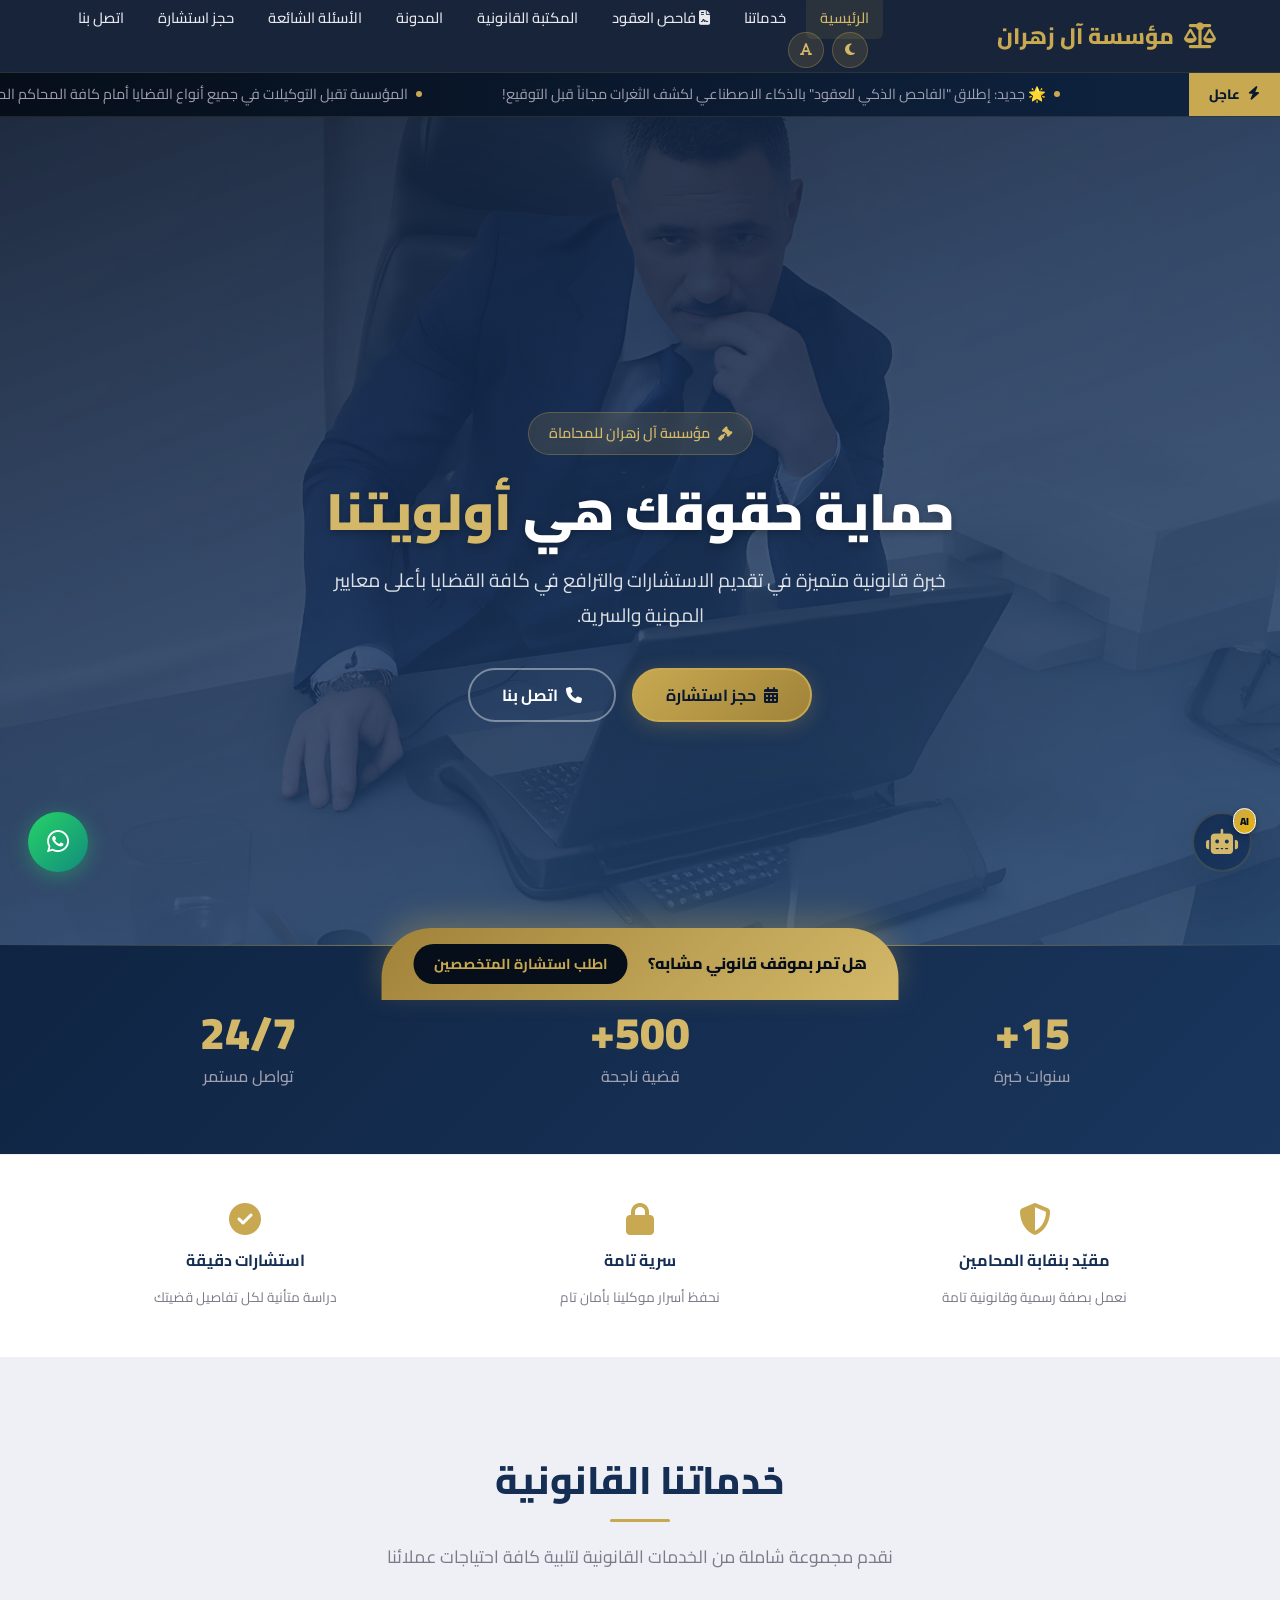
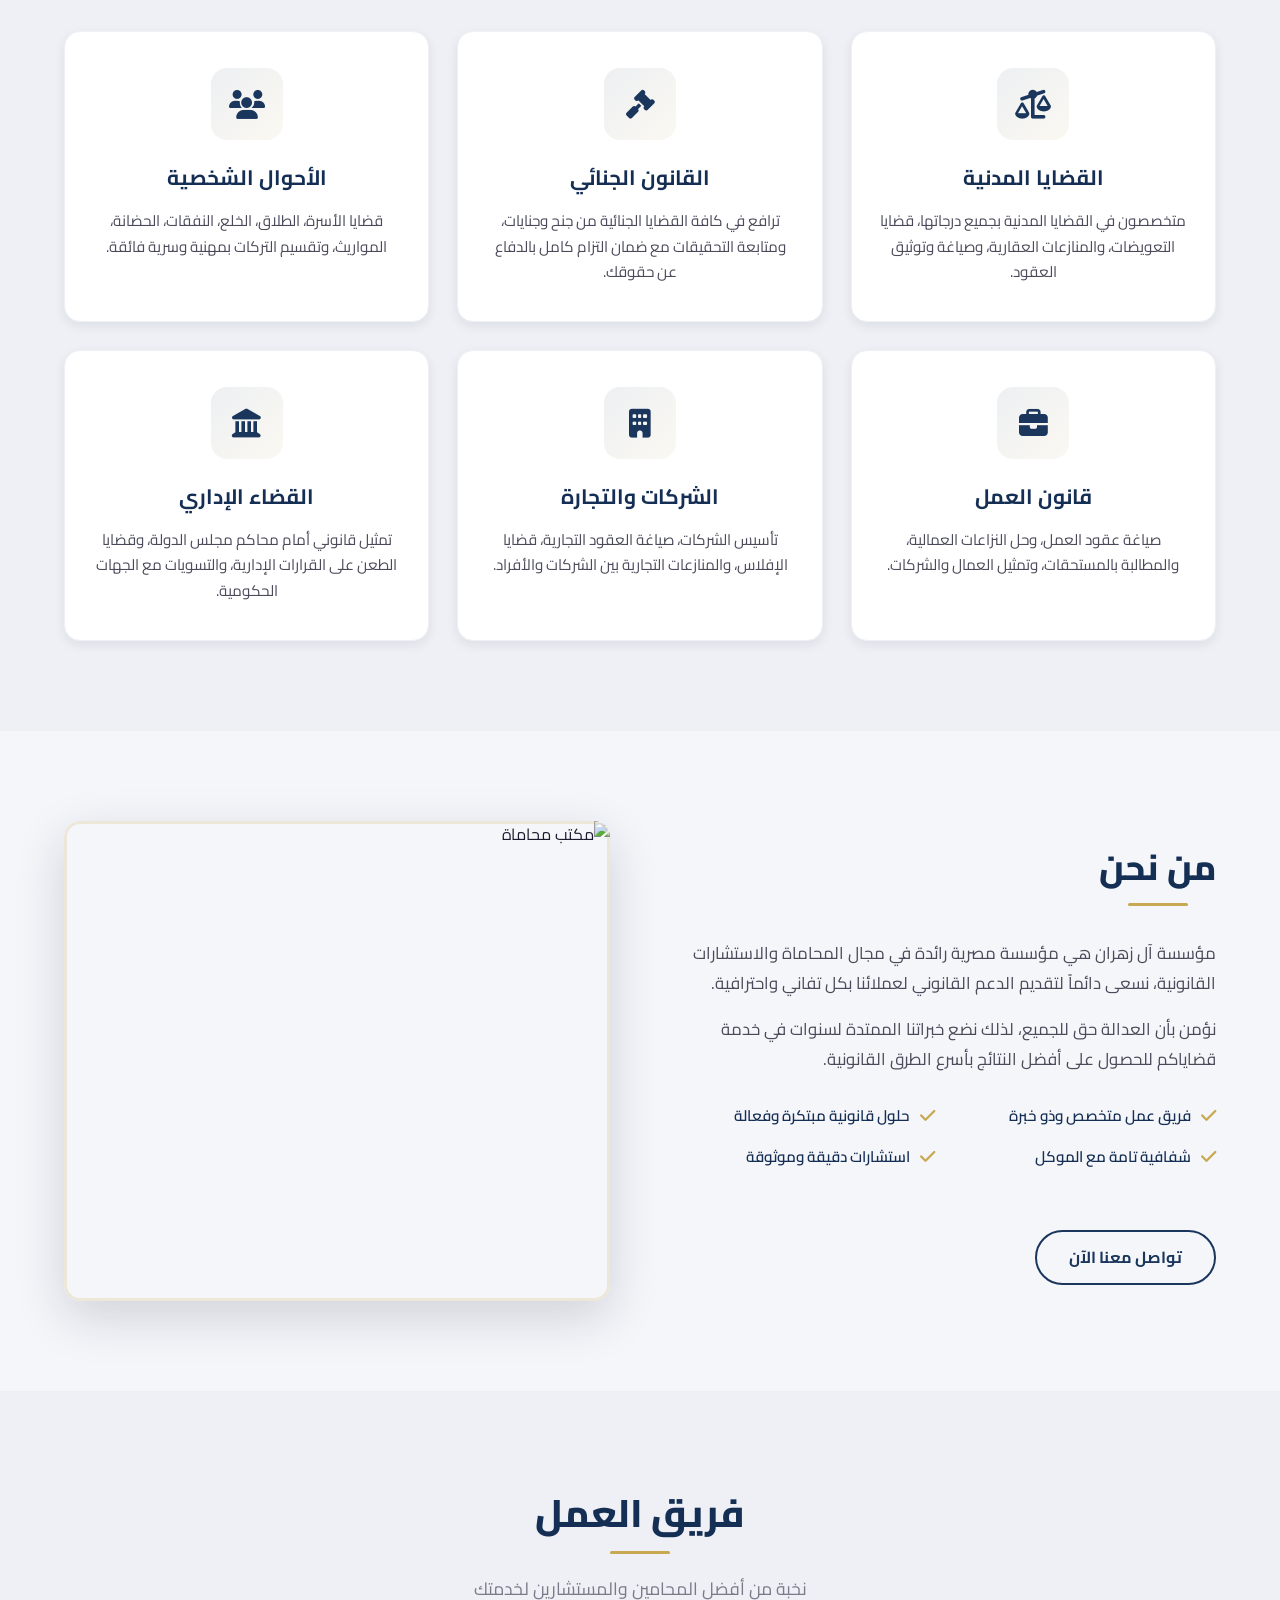
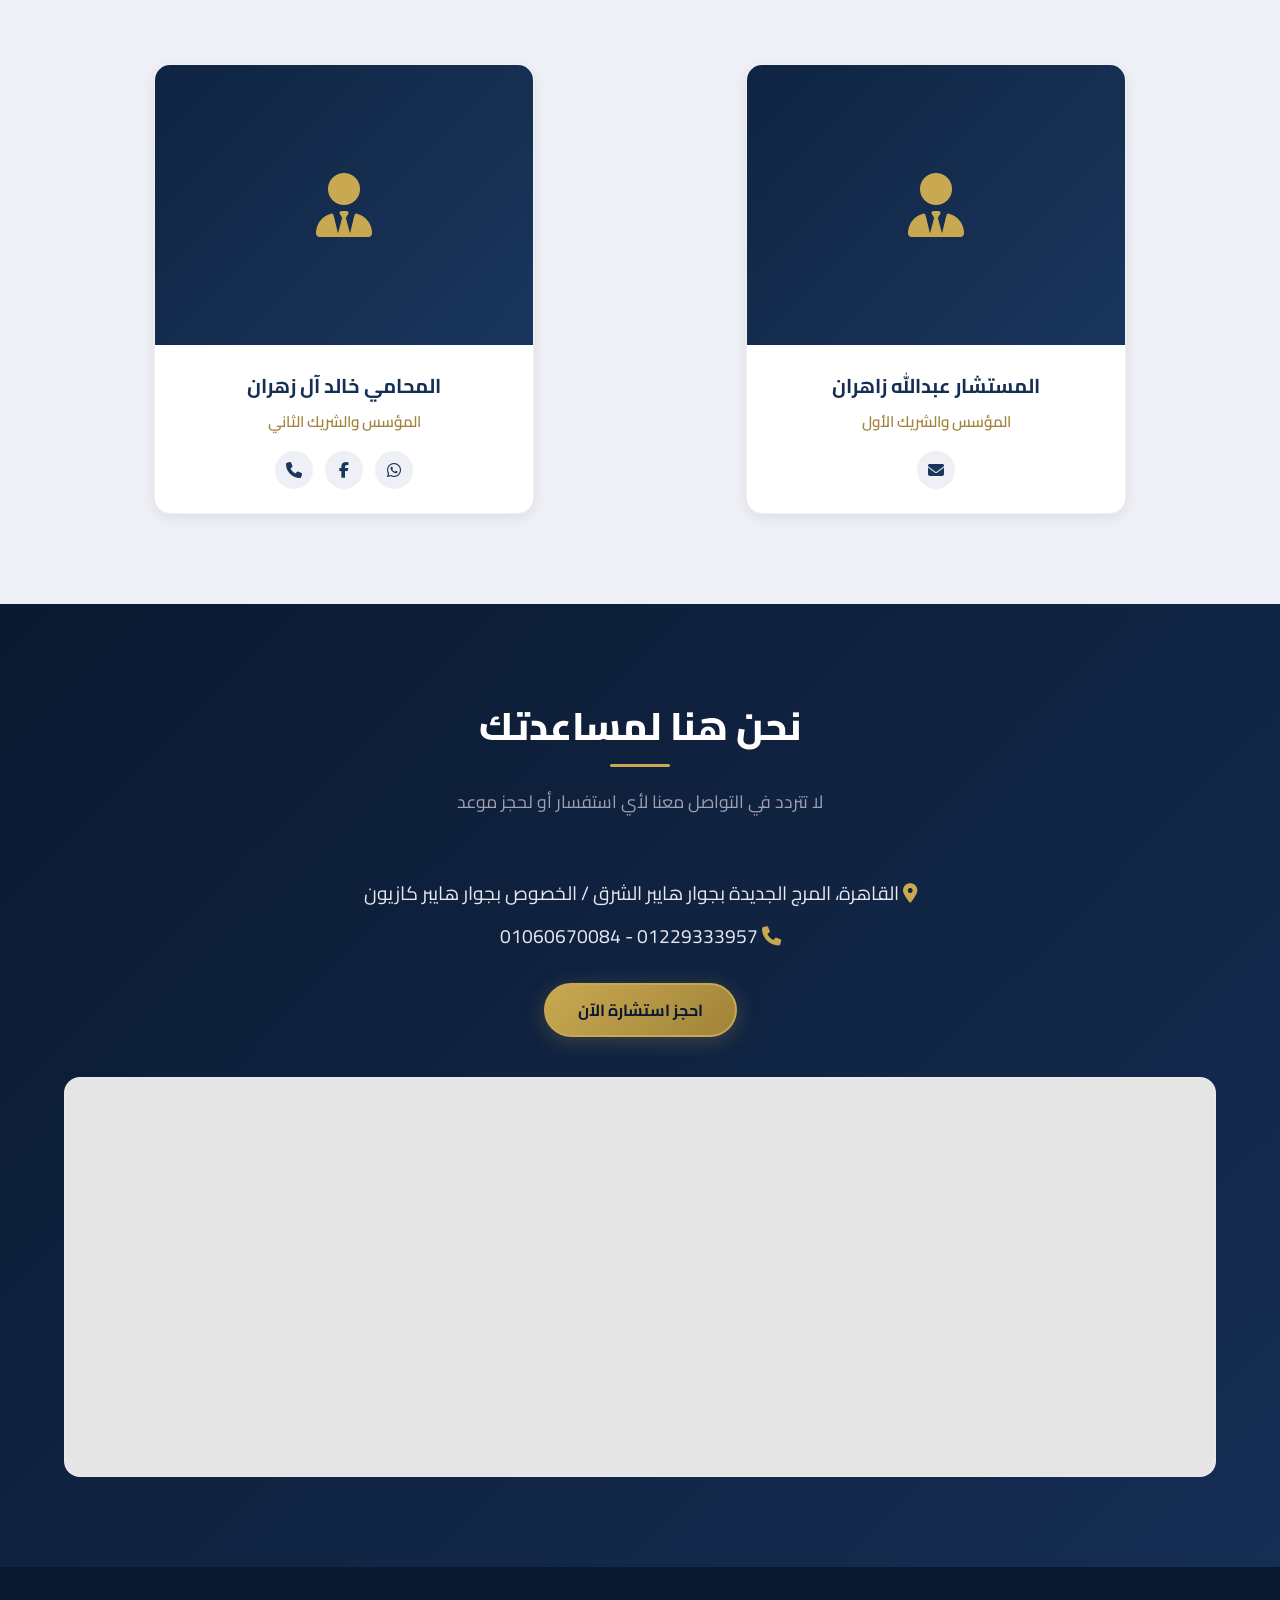
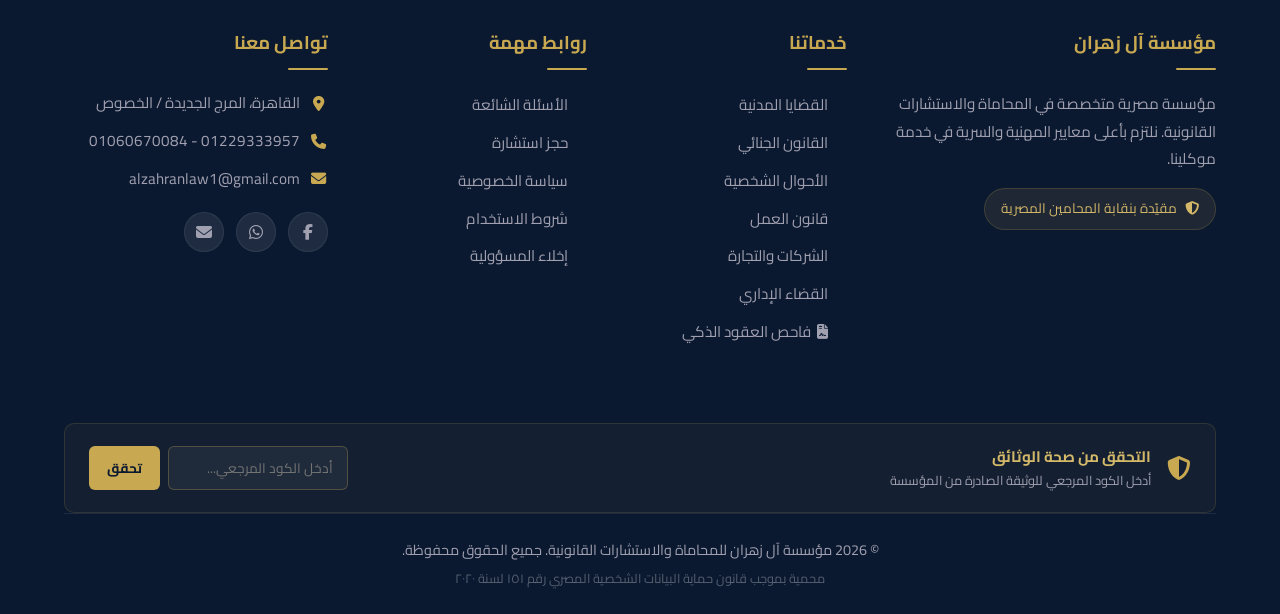
==== commit 85532933: "fix(audit): comprehensive code repair - fix blog & law syntax errors, clean duplicate footer links, " ====
--- a/index.html
+++ b/index.html
@@ -1,414 +1,498 @@
-﻿<!DOCTYPE html>
-<html lang="ar" dir="rtl">
-<head>
-    <meta charset="UTF-8">
-    <meta name="viewport" content="width=device-width, initial-scale=1.0">
-    <title>مؤسسة آل زهران للمحاماة والاستشارات القانونية | الرئيسية</title>
-    <meta name="description" content="مؤسسة مصرية متخصصة في المحاماة والاستشارات القانونية. نلتزم بأعلى معايير المهنية والسرية في خدمة موكلينا.">
-    
-    <!-- Fonts & Icons -->
-    <link href="https://cdnjs.cloudflare.com/ajax/libs/font-awesome/6.5.0/css/all.min.css" rel="stylesheet">
-    <link href="https://fonts.googleapis.com/css2?family=Cairo:wght@300;400;500;600;700;800;900&display=swap" rel="stylesheet">
-    
-    <!-- CSS -->
+<!DOCTYPE html>
+<html lang="ar" dir="rtl">
+<head>
+    <meta charset="UTF-8">
+    <meta name="viewport" content="width=device-width, initial-scale=1.0">
+    <title>مؤسسة آل زهران للمحاماة والاستشارات القانونية | الرئيسية</title>
+    <meta name="description" content="مؤسسة مصرية متخصصة في المحاماة والاستشارات القانونية. نلتزم بأعلى معايير المهنية والسرية في خدمة موكلينا.">
+    
+    <!-- Fonts & Icons -->
+    <link href="https://cdnjs.cloudflare.com/ajax/libs/font-awesome/6.5.0/css/all.min.css" rel="stylesheet">
+    <link href="https://fonts.googleapis.com/css2?family=Cairo:wght@300;400;500;600;700;800;900&display=swap" rel="stylesheet">
+    
+    <!-- CSS -->
     <link rel="stylesheet" href="css/style.css">
-    <link rel="stylesheet" href="css/premium.css">
-
-    <!-- Overriding hero background with provided URL -->
-    <style>
-        .hero::before {
-            background: url('https://raw.githubusercontent.com/hugg3864-del/my-website/refs/heads/master/AiArt_1753898582219.jpg') center/cover no-repeat !important;
-        }
-        /* Make stats grid center if only 3 items */
-        .stats-grid {
-            justify-content: center;
-        }
-        @media (min-width: 768px) {
-            .stats-grid {
-                display: flex;
-                flex-wrap: wrap;
-            }
-            .stat-item {
-                flex: 1;
-                min-width: 250px;
-            }
-        }
-    </style>
+    <link rel="stylesheet" href="css/premium.css">
+
+    <!-- Overriding hero background with provided URL -->
+    <style>
+        .hero::before {
+            background: url('AiArt_1753898582219.jpg') center/cover no-repeat !important;
+        }
+        /* Make stats grid center if only 3 items */
+        .stats-grid {
+            justify-content: center;
+        }
+        @media (min-width: 768px) {
+            .stats-grid {
+                display: flex;
+                flex-wrap: wrap;
+            }
+            .stat-item {
+                flex: 1;
+                min-width: 250px;
+            }
+        }
+    </style>
     <link rel="manifest" href="manifest.json">
     <meta name="theme-color" content="#0b1930">
-    <meta property="og:title" content="مؤسسة آل زهران للمحاماة">
-    <meta property="og:description" content="مؤسسة مصرية متخصصة في المحاماة والاستشارات القانونية.">
-    <meta property="og:image" content="https://raw.githubusercontent.com/hugg3864-del/my-website/master/AiArt_1753898582219.jpg">
-    <meta property="og:url" content="https://hugg3864-del.github.io/my-website/">
+    <link rel="canonical" href="https://alzahranlaw.com/">
+    
+    <!-- OpenGraph & Social Cards -->
+    <meta property="og:type" content="website">
+    <meta property="og:locale" content="ar_EG">
+    <meta property="og:site_name" content="مؤسسة آل زهران للمحاماة والاستشارات القانونية">
+    <meta property="og:title" content="مؤسسة آل زهران للمحاماة والاستشارات القانونية | القاهرة">
+    <meta property="og:description" content="مؤسسة مصرية رائدة في المحاماة والاستشارات القانونية، والترافع أمام محاكم النقض ومجلس الدولة، والدفاع الجنائي، ومحاكم الأسرة، وتأسيس الشركات.">
+    <meta property="og:url" content="https://alzahranlaw.com/">
+    <meta property="og:image" content="https://alzahranlaw.com/AiArt_1753898582219.jpg">
+    <meta property="og:image:width" content="1200">
+    <meta property="og:image:height" content="630">
     <meta name="twitter:card" content="summary_large_image">
+    <meta name="twitter:title" content="مؤسسة آل زهران للمحاماة والاستشارات القانونية">
+    <meta name="twitter:description" content="نخبة من المحامين والمستشارين القانونيين في مصر - ترافع أمام محاكم النقض، الجنايات، الأسرة، والشركات.">
+    <meta name="twitter:image" content="https://alzahranlaw.com/AiArt_1753898582219.jpg">
+
+    <!-- Schema.org Rich Structured Data (LegalService + Attorney + NAP) -->
     <script type="application/ld+json">
     {
       "@context": "https://schema.org",
-      "@type": "LegalService",
-      "name": "مؤسسة آل زهران للمحاماة",
-      "image": "https://raw.githubusercontent.com/hugg3864-del/my-website/master/AiArt_1753898582219.jpg",
-      "telephone": "01229333957",
-      "address": {
-        "@type": "PostalAddress",
-        "streetAddress": "المرج الجديدة / الخصوص",
-        "addressLocality": "القاهرة",
-        "addressCountry": "EG"
-      }
+      "@graph": [
+        {
+          "@type": ["LegalService", "Attorney"],
+          "@id": "https://alzahranlaw.com/#organization",
+          "name": "مؤسسة آل زهران للمحاماة والاستشارات القانونية",
+          "alternateName": ["Al-Zahran Law Firm", "آل زهران للمحاماة", "مكتب آل زهران"],
+          "url": "https://alzahranlaw.com/",
+          "logo": {
+            "@type": "ImageObject",
+            "url": "https://alzahranlaw.com/AiArt_1753898582219.jpg",
+            "width": "600",
+            "height": "600"
+          },
+          "image": "https://alzahranlaw.com/AiArt_1753898582219.jpg",
+          "description": "مؤسسة مصرية رائدة في المحاماة والاستشارات القانونية والترافع أمام محاكم النقض ومجلس الدولة والجنايات والمدني ومحاكم الأسرة وتأسيس الشركات.",
+          "telephone": ["+201229333957", "+201060670084"],
+          "email": "alzahranlaw1@gmail.com",
+          "priceRange": "$$",
+          "currenciesAccepted": "EGP",
+          "paymentAccepted": "Cash, InstaPay, Bank Transfer",
+          "hasMap": "https://maps.google.com/?q=30.1550,31.3340",
+          "geo": {
+            "@type": "GeoCoordinates",
+            "latitude": 30.1550,
+            "longitude": 31.3340
+          },
+          "address": [
+            {
+              "@type": "PostalAddress",
+              "streetAddress": "المرج الجديدة، بجوار هايبر الشرق",
+              "addressLocality": "القاهرة",
+              "addressRegion": "محافظة القاهرة",
+              "postalCode": "11728",
+              "addressCountry": "EG"
+            },
+            {
+              "@type": "PostalAddress",
+              "streetAddress": "مدينة الخصوص، بجوار هايبر كازيون",
+              "addressLocality": "الخصوص",
+              "addressRegion": "محافظة القليوبية",
+              "addressCountry": "EG"
+            }
+          ],
+          "openingHoursSpecification": [
+            {
+              "@type": "OpeningHoursSpecification",
+              "dayOfWeek": ["Sunday", "Monday", "Tuesday", "Wednesday", "Thursday"],
+              "opens": "08:00",
+              "closes": "18:00"
+            },
+            {
+              "@type": "OpeningHoursSpecification",
+              "dayOfWeek": "Saturday",
+              "opens": "09:00",
+              "closes": "13:00"
+            }
+          ],
+          "founder": [
+            {
+              "@type": "Person",
+              "name": "خالد آل زهران",
+              "jobTitle": "المؤسس والشريك التنفيذي - محامٍ ومستشار قانوني",
+              "worksFor": { "@id": "https://alzahranlaw.com/#organization" }
+            },
+            {
+              "@type": "Person",
+              "name": "عبدالله زاهران",
+              "jobTitle": "المؤسس والشريك الأول - محامٍ ومستشار قانوني",
+              "worksFor": { "@id": "https://alzahranlaw.com/#organization" }
+            }
+          ],
+          "areaServed": [
+            { "@type": "AdministrativeArea", "name": "محافظة القاهرة" },
+            { "@type": "AdministrativeArea", "name": "محافظة القليوبية" },
+            { "@type": "AdministrativeArea", "name": "محافظة الجيزة" },
+            { "@type": "Country", "name": "جمهورية مصر العربية" }
+          ]
+        },
+        {
+          "@type": "WebSite",
+          "@id": "https://alzahranlaw.com/#website",
+          "url": "https://alzahranlaw.com/",
+          "name": "مؤسسة آل زهران للمحاماة",
+          "publisher": { "@id": "https://alzahranlaw.com/#organization" }
+        }
+      ]
     }
     </script>
-</head>
-<body>
-
-    <!-- Header -->
-    <header class="header" id="header">
-        <div class="container">
-            <div class="header-content">
-                <a href="index.html" class="logo">
-                    <i class="fas fa-balance-scale"></i>
-                    <span>مؤسسة آل زهران</span>
-                </a>
-                <nav>
-                    <ul class="nav-menu" id="navMenu">
-                        <li><a href="index.html" class="active">الرئيسية</a></li>
+</head>
+<body>
+
+    <!-- Header -->
+    <header class="header" id="header">
+        <div class="container">
+            <div class="header-content">
+                <a href="index.html" class="logo">
+                    <i class="fas fa-balance-scale"></i>
+                    <span>مؤسسة آل زهران</span>
+                </a>
+                <nav>
+                    <ul class="nav-menu" id="navMenu">
+                        <li><a href="index.html" class="active">الرئيسية</a></li>
                         <li><a href="index.html#services">خدماتنا</a></li>
-                        <li><a href="contract-check.html"><i class="fas fa-file-contract"></i> فاحص العقود</a></li>
-                        <li><a href="law.html">المكتبة القانونية</a></li>
-                        <li><a href="blog.html">المدونة</a></li>
-                        <li><a href="faq.html">الأسئلة الشائعة</a></li>
-                        <li><a href="booking.html">حجز استشارة</a></li>
-                        <li><a href="contact.html">اتصل بنا</a></li>
-                    </ul>
+                        <li><a href="contract-check.html"><i class="fas fa-file-contract"></i> فاحص العقود</a></li>
+                        <li><a href="law.html">المكتبة القانونية</a></li>
+                        <li><a href="blog.html">المدونة</a></li>
+                        <li><a href="faq.html">الأسئلة الشائعة</a></li>
+                        <li><a href="booking.html">حجز استشارة</a></li>
+                        <li><a href="contact.html">اتصل بنا</a></li>
+                    </ul>
                                         <div class="accessibility-toolbar">
                         <button id="themeToggle" class="toolbar-btn" title="الوضع الليلي/النهاري"><i class="fas fa-moon"></i></button>
                         <button id="fontToggle" class="toolbar-btn" title="تكبير الخط"><i class="fas fa-font"></i></button>
                     </div>
-                    <button class="mobile-menu-btn" id="mobileMenuBtn" aria-label="القائمة">
-                        <i class="fas fa-bars"></i>
-                    </button>
-                </nav>
-            </div>
-        </div>
-    </header>
-
-    <main>
-        <!-- Hero Section -->
-        <section class="hero" id="home">
-            <div class="hero-content">
-                <div class="hero-badge">
-                    <i class="fas fa-gavel"></i>
-                    <span>مؤسسة آل زهران للمحاماة</span>
-                </div>
-                <h1 class="hero-title">حماية حقوقك هي <span>أولويتنا</span></h1>
-                <p class="hero-subtitle">خبرة قانونية متميزة في تقديم الاستشارات والترافع في كافة القضايا بأعلى معايير المهنية والسرية.</p>
-                <div class="hero-actions">
-                    <a href="booking.html" class="btn btn--primary">
-                        <i class="fas fa-calendar-alt"></i> حجز استشارة
-                    </a>
-                    <a href="contact.html" class="btn btn--secondary">
-                        <i class="fas fa-phone"></i> اتصل بنا
-                    </a>
-                </div>
-            </div>
-        </section>
-
-        <!-- Stats Bar -->
-        <section class="stats-bar">
-            <div class="container">
-                <div class="stats-grid">
-                    <div class="stat-item">
-                        <div class="stat-number">15+</div>
-                        <div class="stat-label">سنوات خبرة</div>
-                    </div>
-                    <div class="stat-item">
-                        <div class="stat-number">500+</div>
-                        <div class="stat-label">قضية ناجحة</div>
-                    </div>
-                    <div class="stat-item">
-                        <div class="stat-number">24/7</div>
-                        <div class="stat-label">تواصل مستمر</div>
-                    </div>
-                </div>
-            </div>
-        </section>
-
-        <!-- Trust Badges -->
-        <section class="trust-section">
-            <div class="container">
-                <div class="trust-grid">
-                    <div class="trust-item">
-                        <i class="fas fa-shield-alt"></i>
-                        <h4>مقيّد بنقابة المحامين</h4>
-                        <p>نعمل بصفة رسمية وقانونية تامة</p>
-                    </div>
-                    <div class="trust-item">
-                        <i class="fas fa-lock"></i>
-                        <h4>سرية تامة</h4>
-                        <p>نحفظ أسرار موكلينا بأمان تام</p>
-                    </div>
-                    <div class="trust-item">
-                        <i class="fas fa-check-circle"></i>
-                        <h4>استشارات دقيقة</h4>
-                        <p>دراسة متأنية لكل تفاصيل قضيتك</p>
-                    </div>
-                </div>
-            </div>
-        </section>
-
-        <!-- Services Section -->
-        <section class="section section--alt" id="services">
-            <div class="container">
-                <div class="section-header">
-                    <h2>خدماتنا القانونية</h2>
-                    <p>نقدم مجموعة شاملة من الخدمات القانونية لتلبية كافة احتياجات عملائنا</p>
-                </div>
-                <div class="services-grid">
-                    <!-- Service 1 -->
-                    <div class="service-card">
-                        <div class="service-icon">
-                            <i class="fas fa-balance-scale-left"></i>
-                        </div>
-                        <h3>القضايا المدنية</h3>
-                        <p>متخصصون في القضايا المدنية بجميع درجاتها، قضايا التعويضات، والمنازعات العقارية، وصياغة وتوثيق العقود.</p>
-                    </div>
-                    <!-- Service 2 -->
-                    <div class="service-card">
-                        <div class="service-icon">
-                            <i class="fas fa-gavel"></i>
-                        </div>
-                        <h3>القانون الجنائي</h3>
-                        <p>ترافع في كافة القضايا الجنائية من جنح وجنايات، ومتابعة التحقيقات مع ضمان التزام كامل بالدفاع عن حقوقك.</p>
-                    </div>
-                    <!-- Service 3 -->
-                    <div class="service-card">
-                        <div class="service-icon">
-                            <i class="fas fa-users"></i>
-                        </div>
-                        <h3>الأحوال الشخصية</h3>
-                        <p>قضايا الأسرة، الطلاق، الخلع، النفقات، الحضانة، المواريث، وتقسيم التركات بمهنية وسرية فائقة.</p>
-                    </div>
-                    <!-- Service 4 -->
-                    <div class="service-card">
-                        <div class="service-icon">
-                            <i class="fas fa-briefcase"></i>
-                        </div>
-                        <h3>قانون العمل</h3>
-                        <p>صياغة عقود العمل، وحل النزاعات العمالية، والمطالبة بالمستحقات، وتمثيل العمال والشركات.</p>
-                    </div>
-                    <!-- Service 5 -->
-                    <div class="service-card">
-                        <div class="service-icon">
-                            <i class="fas fa-building"></i>
-                        </div>
-                        <h3>الشركات والتجارة</h3>
-                        <p>تأسيس الشركات، صياغة العقود التجارية، قضايا الإفلاس، والمنازعات التجارية بين الشركات والأفراد.</p>
-                    </div>
-                    <!-- Service 6 -->
-                    <div class="service-card">
-                        <div class="service-icon">
-                            <i class="fas fa-landmark"></i>
-                        </div>
-                        <h3>القضاء الإداري</h3>
-                        <p>تمثيل قانوني أمام محاكم مجلس الدولة، وقضايا الطعن على القرارات الإدارية، والتسويات مع الجهات الحكومية.</p>
-                    </div>
-                </div>
-            </div>
-        </section>
-
-        <!-- About Section -->
-        <section class="section" id="about">
-            <div class="container">
-                <div class="about-content">
-                    <div class="about-text">
-                        <div class="section-header" style="text-align: right; margin-bottom: 20px;">
-                            <h2>من نحن</h2>
-                        </div>
-                        <p>مؤسسة آل زهران هي مؤسسة مصرية رائدة في مجال المحاماة والاستشارات القانونية، نسعى دائماً لتقديم الدعم القانوني لعملائنا بكل تفاني واحترافية.</p>
-                        <p>نؤمن بأن العدالة حق للجميع، لذلك نضع خبراتنا الممتدة لسنوات في خدمة قضاياكم للحصول على أفضل النتائج بأسرع الطرق القانونية.</p>
-                        <div class="about-features">
-                            <div class="about-feature">
-                                <i class="fas fa-check"></i> فريق عمل متخصص وذو خبرة
-                            </div>
-                            <div class="about-feature">
-                                <i class="fas fa-check"></i> حلول قانونية مبتكرة وفعالة
-                            </div>
-                            <div class="about-feature">
-                                <i class="fas fa-check"></i> شفافية تامة مع الموكل
-                            </div>
-                            <div class="about-feature">
-                                <i class="fas fa-check"></i> استشارات دقيقة وموثوقة
-                            </div>
-                        </div>
-                        <a href="contact.html" class="btn btn--outline mt-4">تواصل معنا الآن</a>
-                    </div>
-                    <div class="about-image-wrapper">
-                        <!-- Placeholder for an about image -->
-                        <img src="https://images.unsplash.com/photo-1589829085413-56de8ae18c73?auto=format&fit=crop&w=800&q=80" alt="مكتب محاماة">
-                    </div>
-                </div>
-            </div>
-        </section>
-
-        <!-- Team Section -->
-        <section class="section section--alt" id="team">
-            <div class="container">
-                <div class="section-header">
-                    <h2>فريق العمل</h2>
-                    <p>نخبة من أفضل المحامين والمستشارين لخدمتك</p>
-                </div>
-                <div class="team-grid">
-                    <!-- Team Member 1 -->
-                    <div class="team-card">
-                        <div class="team-card-image">
-                            <i class="fas fa-user-tie team-placeholder"></i>
-                        </div>
-                        <div class="team-card-info">
-                            <h4>المستشار عبدالله زاهران</h4>
-                            <div class="role">المؤسس والشريك الأول</div>
-                            <div class="team-social">
-                                <a href="mailto:alzahranlaw1@gmail.com"><i class="fas fa-envelope"></i></a>
-                            </div>
-                        </div>
-                    </div>
-                    <!-- Team Member 2 -->
-                    <div class="team-card">
-                        <div class="team-card-image">
-                            <i class="fas fa-user-tie team-placeholder"></i>
-                        </div>
-                        <div class="team-card-info">
-                            <h4>المحامي خالد آل زهران</h4>
-                            <div class="role">المؤسس والشريك الثاني</div>
-                            <div class="team-social">
-                                <a href="https://wa.me/qr/PBA4JKFEEQJXP1" target="_blank"><i class="fab fa-whatsapp"></i></a>
-                                <a href="https://www.facebook.com/share/1EuJVYKeH9" target="_blank"><i class="fab fa-facebook-f"></i></a>
-                                <a href="tel:01151723921"><i class="fas fa-phone"></i></a>
-                            </div>
-                        </div>
-                    </div>
-                </div>
-            </div>
-        </section>
-
-        <!-- Contact Preview -->
-        <section class="section section--dark" id="contact-preview">
-            <div class="container">
-                <div class="section-header">
-                    <h2>نحن هنا لمساعدتك</h2>
-                    <p>لا تتردد في التواصل معنا لأي استفسار أو لحجز موعد</p>
-                </div>
-                <div style="text-align: center; margin-bottom: 40px;">
-                    <p style="font-size: 1.2rem; margin-bottom: 10px;"><i class="fas fa-map-marker-alt" style="color: var(--gold-500);"></i> القاهرة، المرج الجديدة بجوار هايبر الشرق / الخصوص بجوار هايبر كازيون</p>
-                    <p style="font-size: 1.2rem; margin-bottom: 10px;"><i class="fas fa-phone" style="color: var(--gold-500);"></i> 01229333957 - 01060670084</p>
-                    <div style="margin-top: 30px;">
-                        <a href="booking.html" class="btn btn--primary">احجز استشارة الآن</a>
-                    </div>
-                </div>
-                
-                <!-- Map Placeholder -->
-                <div style="width: 100%; height: 400px; background-color: #e5e5e5; border-radius: var(--radius-lg); display: flex; align-items: center; justify-content: center; overflow: hidden; border: 2px solid rgba(255,255,255,0.1);">
-                    <iframe src="https://www.google.com/maps/embed?pb=!1m18!1m12!1m3!1d13797.747209772591!2d31.328328!3d30.167447!2m3!1f0!2f0!3f0!3m2!1i1024!2i768!4f13.1!3m3!1m2!1s0x0%3A0x0!2zMzDCsDEwJzAyLjgiTiAzMcKwMTknNDIuMCJF!5e0!3m2!1sen!2seg!4v1717000000000!5m2!1sen!2seg" width="100%" height="100%" style="border:0;" allowfullscreen="" loading="lazy" referrerpolicy="no-referrer-when-downgrade"></iframe>
-                </div>
-            </div>
-        </section>
-    </main>
-
-    <!-- Footer -->
-    <footer class="footer">
-        <div class="container">
-            <div class="footer-content">
-                <div class="footer-section">
-                    <h3>مؤسسة آل زهران</h3>
-                    <p>مؤسسة مصرية متخصصة في المحاماة والاستشارات القانونية. نلتزم بأعلى معايير المهنية والسرية في خدمة موكلينا.</p>
-                    <div class="footer-badge">
-                        <i class="fas fa-shield-alt"></i>
-                        <span>مقيّدة بنقابة المحامين المصرية</span>
-                    </div>
-                </div>
-                <div class="footer-section">
-                    <h3>خدماتنا</h3>
-                    <ul class="footer-links">
+                    <button class="mobile-menu-btn" id="mobileMenuBtn" aria-label="القائمة">
+                        <i class="fas fa-bars"></i>
+                    </button>
+                </nav>
+            </div>
+        </div>
+    </header>
+
+    <main>
+        <!-- Hero Section -->
+        <section class="hero" id="home">
+            <div class="hero-content">
+                <div class="hero-badge">
+                    <i class="fas fa-gavel"></i>
+                    <span>مؤسسة آل زهران للمحاماة</span>
+                </div>
+                <h1 class="hero-title">حماية حقوقك هي <span>أولويتنا</span></h1>
+                <p class="hero-subtitle">خبرة قانونية متميزة في تقديم الاستشارات والترافع في كافة القضايا بأعلى معايير المهنية والسرية.</p>
+                <div class="hero-actions">
+                    <a href="booking.html" class="btn btn--primary">
+                        <i class="fas fa-calendar-alt"></i> حجز استشارة
+                    </a>
+                    <a href="contact.html" class="btn btn--secondary">
+                        <i class="fas fa-phone"></i> اتصل بنا
+                    </a>
+                </div>
+            </div>
+        </section>
+
+        <!-- Stats Bar -->
+        <section class="stats-bar">
+            <div class="container">
+                <div class="stats-grid">
+                    <div class="stat-item">
+                        <div class="stat-number">15+</div>
+                        <div class="stat-label">سنوات خبرة</div>
+                    </div>
+                    <div class="stat-item">
+                        <div class="stat-number">500+</div>
+                        <div class="stat-label">قضية ناجحة</div>
+                    </div>
+                    <div class="stat-item">
+                        <div class="stat-number">24/7</div>
+                        <div class="stat-label">تواصل مستمر</div>
+                    </div>
+                </div>
+            </div>
+        </section>
+
+        <!-- Trust Badges -->
+        <section class="trust-section">
+            <div class="container">
+                <div class="trust-grid">
+                    <div class="trust-item">
+                        <i class="fas fa-shield-alt"></i>
+                        <h4>مقيّد بنقابة المحامين</h4>
+                        <p>نعمل بصفة رسمية وقانونية تامة</p>
+                    </div>
+                    <div class="trust-item">
+                        <i class="fas fa-lock"></i>
+                        <h4>سرية تامة</h4>
+                        <p>نحفظ أسرار موكلينا بأمان تام</p>
+                    </div>
+                    <div class="trust-item">
+                        <i class="fas fa-check-circle"></i>
+                        <h4>استشارات دقيقة</h4>
+                        <p>دراسة متأنية لكل تفاصيل قضيتك</p>
+                    </div>
+                </div>
+            </div>
+        </section>
+
+        <!-- Services Section -->
+        <section class="section section--alt" id="services">
+            <div class="container">
+                <div class="section-header">
+                    <h2>خدماتنا القانونية</h2>
+                    <p>نقدم مجموعة شاملة من الخدمات القانونية لتلبية كافة احتياجات عملائنا</p>
+                </div>
+                <div class="services-grid">
+                    <!-- Service 1 -->
+                    <div class="service-card">
+                        <div class="service-icon">
+                            <i class="fas fa-balance-scale-left"></i>
+                        </div>
+                        <h3>القضايا المدنية</h3>
+                        <p>متخصصون في القضايا المدنية بجميع درجاتها، قضايا التعويضات، والمنازعات العقارية، وصياغة وتوثيق العقود.</p>
+                    </div>
+                    <!-- Service 2 -->
+                    <div class="service-card">
+                        <div class="service-icon">
+                            <i class="fas fa-gavel"></i>
+                        </div>
+                        <h3>القانون الجنائي</h3>
+                        <p>ترافع في كافة القضايا الجنائية من جنح وجنايات، ومتابعة التحقيقات مع ضمان التزام كامل بالدفاع عن حقوقك.</p>
+                    </div>
+                    <!-- Service 3 -->
+                    <div class="service-card">
+                        <div class="service-icon">
+                            <i class="fas fa-users"></i>
+                        </div>
+                        <h3>الأحوال الشخصية</h3>
+                        <p>قضايا الأسرة، الطلاق، الخلع، النفقات، الحضانة، المواريث، وتقسيم التركات بمهنية وسرية فائقة.</p>
+                    </div>
+                    <!-- Service 4 -->
+                    <div class="service-card">
+                        <div class="service-icon">
+                            <i class="fas fa-briefcase"></i>
+                        </div>
+                        <h3>قانون العمل</h3>
+                        <p>صياغة عقود العمل، وحل النزاعات العمالية، والمطالبة بالمستحقات، وتمثيل العمال والشركات.</p>
+                    </div>
+                    <!-- Service 5 -->
+                    <div class="service-card">
+                        <div class="service-icon">
+                            <i class="fas fa-building"></i>
+                        </div>
+                        <h3>الشركات والتجارة</h3>
+                        <p>تأسيس الشركات، صياغة العقود التجارية، قضايا الإفلاس، والمنازعات التجارية بين الشركات والأفراد.</p>
+                    </div>
+                    <!-- Service 6 -->
+                    <div class="service-card">
+                        <div class="service-icon">
+                            <i class="fas fa-landmark"></i>
+                        </div>
+                        <h3>القضاء الإداري</h3>
+                        <p>تمثيل قانوني أمام محاكم مجلس الدولة، وقضايا الطعن على القرارات الإدارية، والتسويات مع الجهات الحكومية.</p>
+                    </div>
+                </div>
+            </div>
+        </section>
+
+        <!-- About Section -->
+        <section class="section" id="about">
+            <div class="container">
+                <div class="about-content">
+                    <div class="about-text">
+                        <div class="section-header" style="text-align: right; margin-bottom: 20px;">
+                            <h2>من نحن</h2>
+                        </div>
+                        <p>مؤسسة آل زهران هي مؤسسة مصرية رائدة في مجال المحاماة والاستشارات القانونية، نسعى دائماً لتقديم الدعم القانوني لعملائنا بكل تفاني واحترافية.</p>
+                        <p>نؤمن بأن العدالة حق للجميع، لذلك نضع خبراتنا الممتدة لسنوات في خدمة قضاياكم للحصول على أفضل النتائج بأسرع الطرق القانونية.</p>
+                        <div class="about-features">
+                            <div class="about-feature">
+                                <i class="fas fa-check"></i> فريق عمل متخصص وذو خبرة
+                            </div>
+                            <div class="about-feature">
+                                <i class="fas fa-check"></i> حلول قانونية مبتكرة وفعالة
+                            </div>
+                            <div class="about-feature">
+                                <i class="fas fa-check"></i> شفافية تامة مع الموكل
+                            </div>
+                            <div class="about-feature">
+                                <i class="fas fa-check"></i> استشارات دقيقة وموثوقة
+                            </div>
+                        </div>
+                        <a href="contact.html" class="btn btn--outline mt-4">تواصل معنا الآن</a>
+                    </div>
+                    <div class="about-image-wrapper">
+                        <!-- Placeholder for an about image -->
+                        <img src="https://images.unsplash.com/photo-1589829085413-56de8ae18c73?auto=format&fit=crop&w=800&q=80" alt="مكتب محاماة">
+                    </div>
+                </div>
+            </div>
+        </section>
+
+        <!-- Team Section -->
+        <section class="section section--alt" id="team">
+            <div class="container">
+                <div class="section-header">
+                    <h2>فريق العمل</h2>
+                    <p>نخبة من أفضل المحامين والمستشارين لخدمتك</p>
+                </div>
+                <div class="team-grid">
+                    <!-- Team Member 1 -->
+                    <div class="team-card">
+                        <div class="team-card-image">
+                            <i class="fas fa-user-tie team-placeholder"></i>
+                        </div>
+                        <div class="team-card-info">
+                            <h4>المستشار عبدالله زاهران</h4>
+                            <div class="role">المؤسس والشريك الأول</div>
+                            <div class="team-social">
+                                <a href="mailto:alzahranlaw1@gmail.com"><i class="fas fa-envelope"></i></a>
+                            </div>
+                        </div>
+                    </div>
+                    <!-- Team Member 2 -->
+                    <div class="team-card">
+                        <div class="team-card-image">
+                            <i class="fas fa-user-tie team-placeholder"></i>
+                        </div>
+                        <div class="team-card-info">
+                            <h4>المحامي خالد آل زهران</h4>
+                            <div class="role">المؤسس والشريك الثاني</div>
+                            <div class="team-social">
+                                <a href="https://wa.me/qr/PBA4JKFEEQJXP1" target="_blank"><i class="fab fa-whatsapp"></i></a>
+                                <a href="https://www.facebook.com/share/1EuJVYKeH9" target="_blank"><i class="fab fa-facebook-f"></i></a>
+                                <a href="tel:01151723921"><i class="fas fa-phone"></i></a>
+                            </div>
+                        </div>
+                    </div>
+                </div>
+            </div>
+        </section>
+
+        <!-- Contact Preview -->
+        <section class="section section--dark" id="contact-preview">
+            <div class="container">
+                <div class="section-header">
+                    <h2>نحن هنا لمساعدتك</h2>
+                    <p>لا تتردد في التواصل معنا لأي استفسار أو لحجز موعد</p>
+                </div>
+                <div style="text-align: center; margin-bottom: 40px;">
+                    <p style="font-size: 1.2rem; margin-bottom: 10px;"><i class="fas fa-map-marker-alt" style="color: var(--gold-500);"></i> القاهرة، المرج الجديدة بجوار هايبر الشرق / الخصوص بجوار هايبر كازيون</p>
+                    <p style="font-size: 1.2rem; margin-bottom: 10px;"><i class="fas fa-phone" style="color: var(--gold-500);"></i> 01229333957 - 01060670084</p>
+                    <div style="margin-top: 30px;">
+                        <a href="booking.html" class="btn btn--primary">احجز استشارة الآن</a>
+                    </div>
+                </div>
+                
+                <!-- Map Placeholder -->
+                <div style="width: 100%; height: 400px; background-color: #e5e5e5; border-radius: var(--radius-lg); display: flex; align-items: center; justify-content: center; overflow: hidden; border: 2px solid rgba(255,255,255,0.1);">
+                    <iframe src="https://www.google.com/maps/embed?pb=!1m18!1m12!1m3!1d13797.747209772591!2d31.328328!3d30.167447!2m3!1f0!2f0!3f0!3m2!1i1024!2i768!4f13.1!3m3!1m2!1s0x0%3A0x0!2zMzDCsDEwJzAyLjgiTiAzMcKwMTknNDIuMCJF!5e0!3m2!1sen!2seg!4v1717000000000!5m2!1sen!2seg" width="100%" height="100%" style="border:0;" allowfullscreen="" loading="lazy" referrerpolicy="no-referrer-when-downgrade"></iframe>
+                </div>
+            </div>
+        </section>
+    </main>
+
+    <!-- Footer -->
+    <footer class="footer">
+        <div class="container">
+            <div class="footer-content">
+                <div class="footer-section">
+                    <h3>مؤسسة آل زهران</h3>
+                    <p>مؤسسة مصرية متخصصة في المحاماة والاستشارات القانونية. نلتزم بأعلى معايير المهنية والسرية في خدمة موكلينا.</p>
+                    <div class="footer-badge">
+                        <i class="fas fa-shield-alt"></i>
+                        <span>مقيّدة بنقابة المحامين المصرية</span>
+                    </div>
+                </div>
+                <div class="footer-section">
+                    <h3>خدماتنا</h3>
+                    <ul class="footer-links">
                         <li><a href="index.html#services">القضايا المدنية</a></li>
-                        <li><a href="contract-check.html"><i class="fas fa-file-contract"></i> فاحص العقود</a></li>
                         <li><a href="index.html#services">القانون الجنائي</a></li>
-                        <li><a href="contract-check.html"><i class="fas fa-file-contract"></i> فاحص العقود</a></li>
                         <li><a href="index.html#services">الأحوال الشخصية</a></li>
-                        <li><a href="contract-check.html"><i class="fas fa-file-contract"></i> فاحص العقود</a></li>
                         <li><a href="index.html#services">قانون العمل</a></li>
-                        <li><a href="contract-check.html"><i class="fas fa-file-contract"></i> فاحص العقود</a></li>
                         <li><a href="index.html#services">الشركات والتجارة</a></li>
-                        <li><a href="contract-check.html"><i class="fas fa-file-contract"></i> فاحص العقود</a></li>
                         <li><a href="index.html#services">القضاء الإداري</a></li>
-                        <li><a href="contract-check.html"><i class="fas fa-file-contract"></i> فاحص العقود</a></li>
-                    </ul>
-                </div>
-                <div class="footer-section">
-                    <h3>روابط مهمة</h3>
-                    <ul class="footer-links">
-                        <li><a href="faq.html">الأسئلة الشائعة</a></li>
-                        <li><a href="booking.html">حجز استشارة</a></li>
-                        <li><a href="privacy.html">سياسة الخصوصية</a></li>
-                        <li><a href="terms.html">شروط الاستخدام</a></li>
-                        <li><a href="disclaimer.html">إخلاء المسؤولية</a></li>
-                    </ul>
-                </div>
-                <div class="footer-section">
-                    <h3>تواصل معنا</h3>
-                    <div class="footer-contact">
-                        <p><i class="fas fa-map-marker-alt"></i> القاهرة، المرج الجديدة / الخصوص</p>
-                        <p><i class="fas fa-phone"></i> 01229333957 - 01060670084</p>
-                        <p><i class="fas fa-envelope"></i> alzahranlaw1@gmail.com</p>
-                    </div>
-                    <div class="social-links">
-                        <a href="https://www.facebook.com/share/1EuJVYKeH9" target="_blank" aria-label="فيسبوك"><i class="fab fa-facebook-f"></i></a>
-                        <a href="https://wa.me/201229333957" target="_blank" aria-label="واتساب"><i class="fab fa-whatsapp"></i></a>
-                        <a href="mailto:alzahranlaw1@gmail.com" aria-label="بريد إلكتروني"><i class="fas fa-envelope"></i></a>
-                    </div>
-                </div>
-            </div>
-            <div class="footer-bottom">
-                <p>&copy; <span id="currentYear"></span> مؤسسة آل زهران للمحاماة والاستشارات القانونية. جميع الحقوق محفوظة.</p>
-                <p class="footer-legal">محمية بموجب قانون حماية البيانات الشخصية المصري رقم ١٥١ لسنة ٢٠٢٠</p>
-            </div>
-        </div>
-    </footer>
-
-    <!-- WhatsApp Float -->
-    <a href="https://wa.me/201229333957" class="whatsapp-float" target="_blank" aria-label="تواصل عبر واتساب">
-        <i class="fab fa-whatsapp"></i>
-        <span class="whatsapp-tooltip">تواصل معنا</span>
-    </a>
-
-    <!-- Scroll to Top -->
-    <button class="scroll-top" id="scrollTop" aria-label="العودة للأعلى">
-        <i class="fas fa-arrow-up"></i>
-    </button>
-
-    <!-- Chatbot Widget -->
-    <div class="chatbot-widget" id="chatbotWidget">
-        <button class="chatbot-trigger" id="chatbotTrigger" aria-label="المساعد القانوني">
-            <i class="fas fa-robot"></i>
-        </button>
-        <div class="chatbot-window" id="chatbotWindow">
-            <div class="chatbot-header">
-                <div class="chatbot-header-info">
-                    <i class="fas fa-robot"></i>
-                    <div>
-                        <h4>المساعد القانوني الذكي</h4>
-                        <small>للتوجيه فقط - لا يُغني عن استشارة المحامي</small>
-                    </div>
-                </div>
-                <button class="chatbot-close" id="chatbotClose"><i class="fas fa-times"></i></button>
-            </div>
-            <div class="chatbot-messages" id="chatMessages"></div>
-            <div class="chatbot-input">
-                <input type="text" id="chatInput" placeholder="اكتب سؤالك القانوني...">
-                <button id="chatSend"><i class="fas fa-paper-plane"></i></button>
-            </div>
-        </div>
-    </div>
-
-    <!-- Scripts -->
+                        <li><a href="contract-check.html"><i class="fas fa-file-contract"></i> فاحص العقود الذكي</a></li>
+                    </ul>
+                </div>
+                <div class="footer-section">
+                    <h3>روابط مهمة</h3>
+                    <ul class="footer-links">
+                        <li><a href="faq.html">الأسئلة الشائعة</a></li>
+                        <li><a href="booking.html">حجز استشارة</a></li>
+                        <li><a href="privacy.html">سياسة الخصوصية</a></li>
+                        <li><a href="terms.html">شروط الاستخدام</a></li>
+                        <li><a href="disclaimer.html">إخلاء المسؤولية</a></li>
+                    </ul>
+                </div>
+                <div class="footer-section">
+                    <h3>تواصل معنا</h3>
+                    <div class="footer-contact">
+                        <p><i class="fas fa-map-marker-alt"></i> القاهرة، المرج الجديدة / الخصوص</p>
+                        <p><i class="fas fa-phone"></i> 01229333957 - 01060670084</p>
+                        <p><i class="fas fa-envelope"></i> alzahranlaw1@gmail.com</p>
+                    </div>
+                    <div class="social-links">
+                        <a href="https://www.facebook.com/share/1EuJVYKeH9" target="_blank" aria-label="فيسبوك"><i class="fab fa-facebook-f"></i></a>
+                        <a href="https://wa.me/201229333957" target="_blank" aria-label="واتساب"><i class="fab fa-whatsapp"></i></a>
+                        <a href="mailto:alzahranlaw1@gmail.com" aria-label="بريد إلكتروني"><i class="fas fa-envelope"></i></a>
+                    </div>
+                </div>
+            </div>
+            <div class="footer-bottom">
+                <p>&copy; <span id="currentYear"></span> مؤسسة آل زهران للمحاماة والاستشارات القانونية. جميع الحقوق محفوظة.</p>
+                <p class="footer-legal">محمية بموجب قانون حماية البيانات الشخصية المصري رقم ١٥١ لسنة ٢٠٢٠</p>
+            </div>
+        </div>
+    </footer>
+
+    <!-- WhatsApp Float -->
+    <a href="https://wa.me/201229333957" class="whatsapp-float" target="_blank" aria-label="تواصل عبر واتساب">
+        <i class="fab fa-whatsapp"></i>
+        <span class="whatsapp-tooltip">تواصل معنا</span>
+    </a>
+
+    <!-- Scroll to Top -->
+    <button class="scroll-top" id="scrollTop" aria-label="العودة للأعلى">
+        <i class="fas fa-arrow-up"></i>
+    </button>
+
+    <!-- Chatbot Widget -->
+    <div class="chatbot-widget" id="chatbotWidget">
+        <button class="chatbot-trigger" id="chatbotTrigger" aria-label="المساعد القانوني">
+            <i class="fas fa-robot"></i>
+        </button>
+        <div class="chatbot-window" id="chatbotWindow">
+            <div class="chatbot-header">
+                <div class="chatbot-header-info">
+                    <i class="fas fa-robot"></i>
+                    <div>
+                        <h4>المساعد القانوني الذكي</h4>
+                        <small>للتوجيه فقط - لا يُغني عن استشارة المحامي</small>
+                    </div>
+                </div>
+                <button class="chatbot-close" id="chatbotClose"><i class="fas fa-times"></i></button>
+            </div>
+            <div class="chatbot-messages" id="chatMessages"></div>
+            <div class="chatbot-input">
+                <input type="text" id="chatInput" placeholder="اكتب سؤالك القانوني...">
+                <button id="chatSend"><i class="fas fa-paper-plane"></i></button>
+            </div>
+        </div>
+    </div>
+
+    <!-- Scripts -->
     <script src="js/main.js"></script>
-    <script src="js/premium.js"></script>
-    <script src="js/chatbot.js"></script>
-</body>
-</html>
+    <script src="js/premium.js"></script>
+    <script src="js/chatbot.js"></script>
+</body>
+</html>
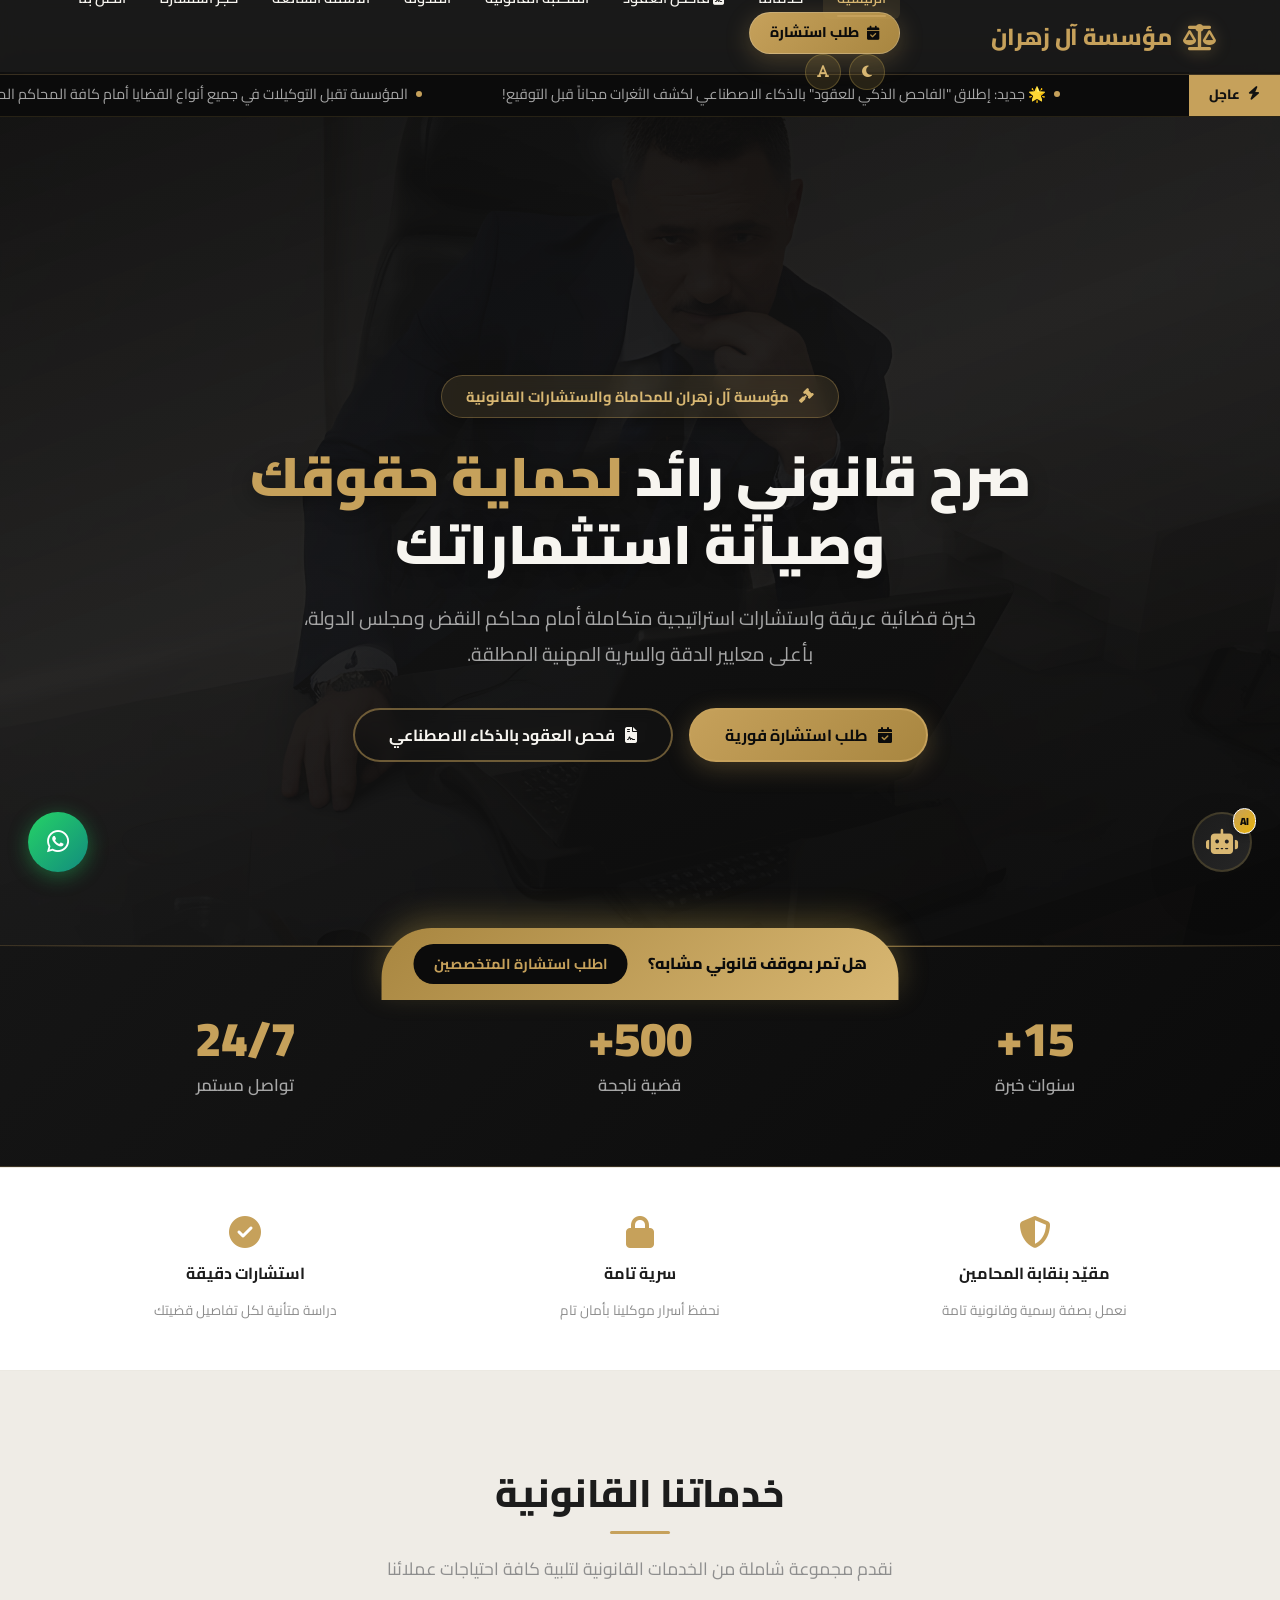
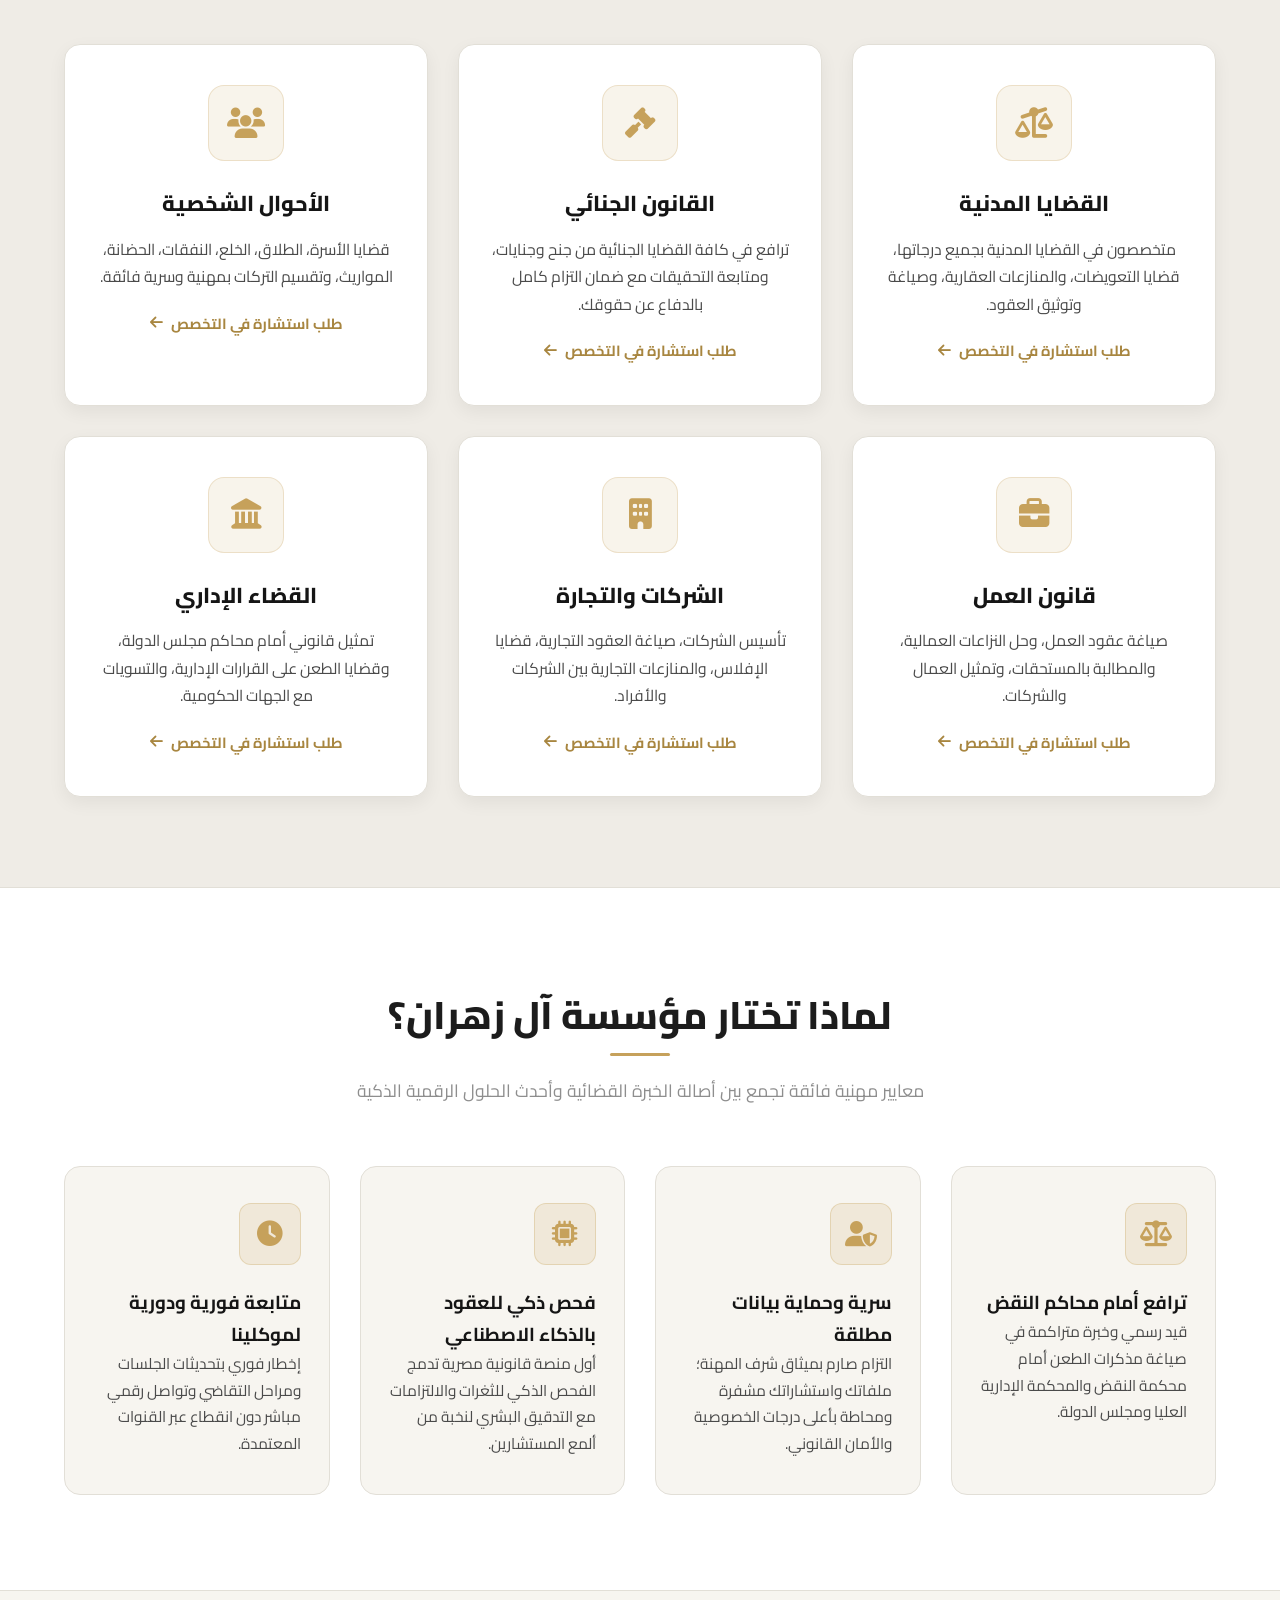
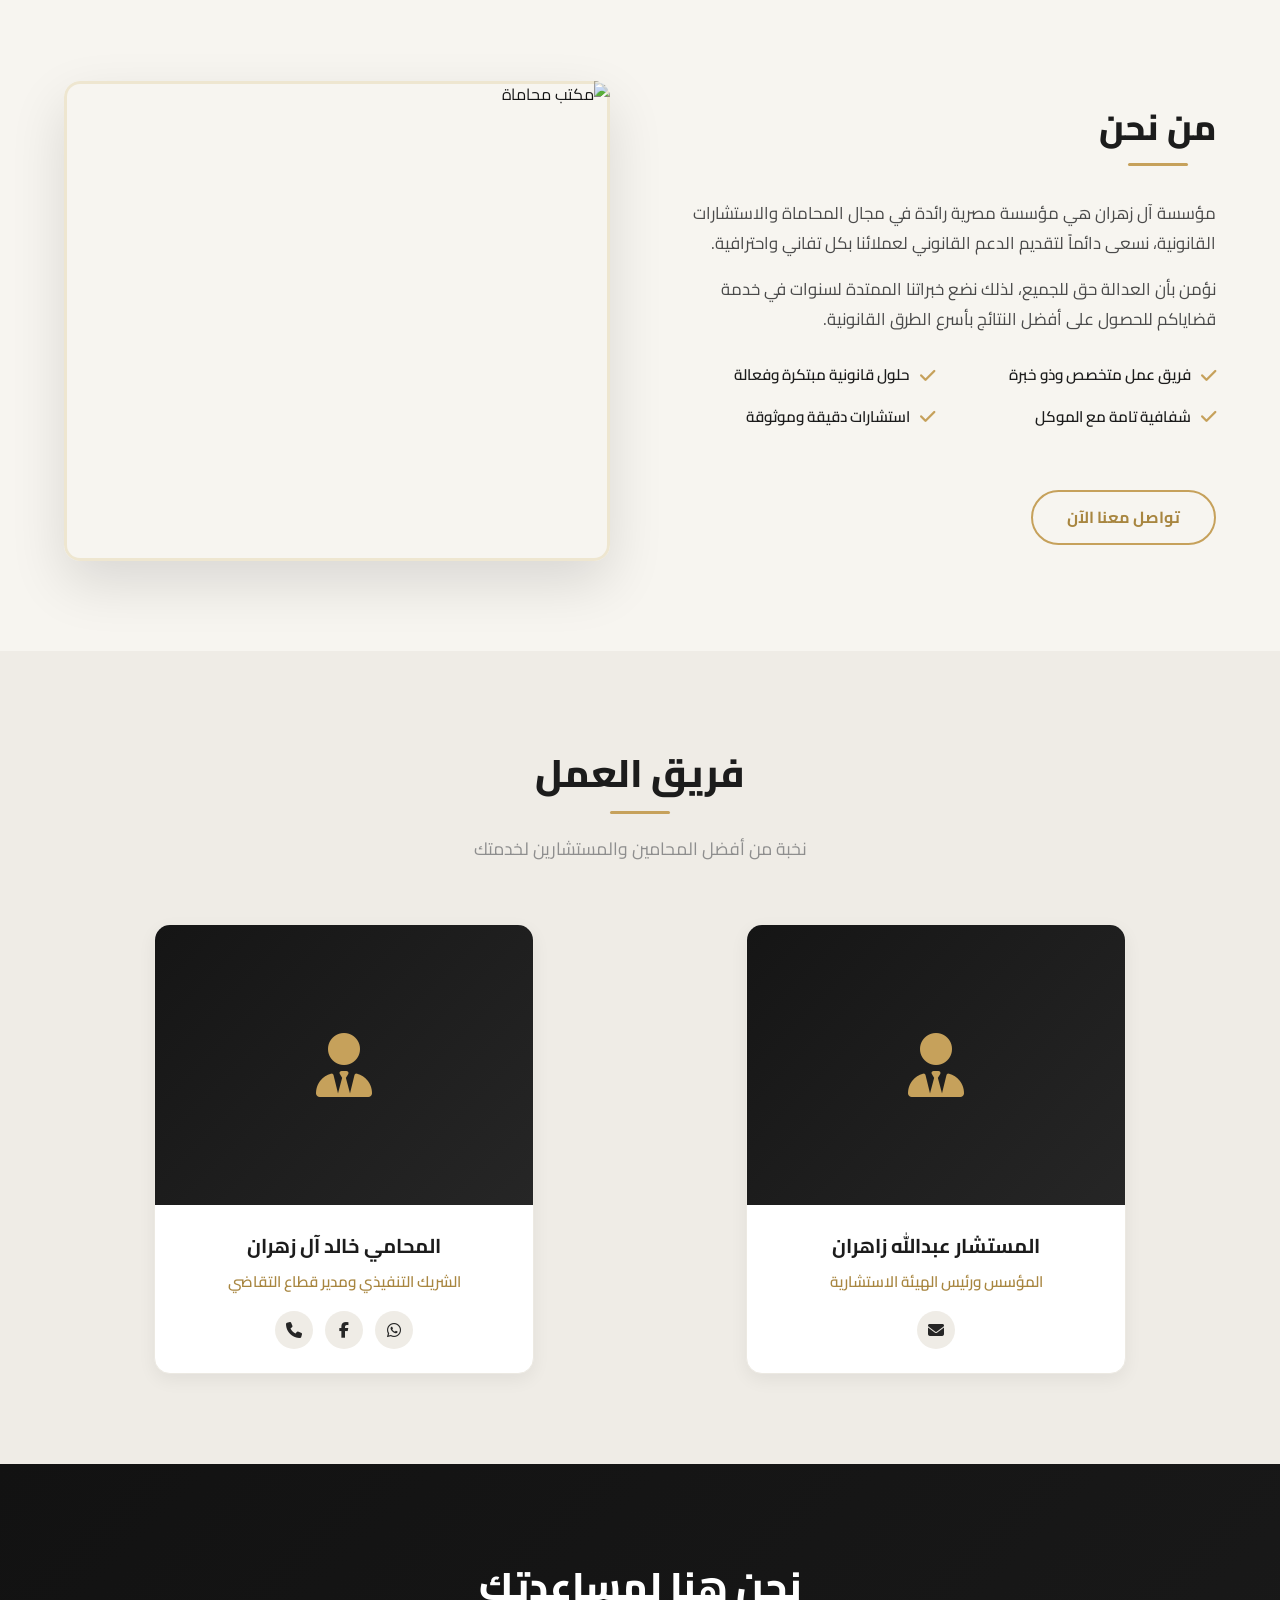
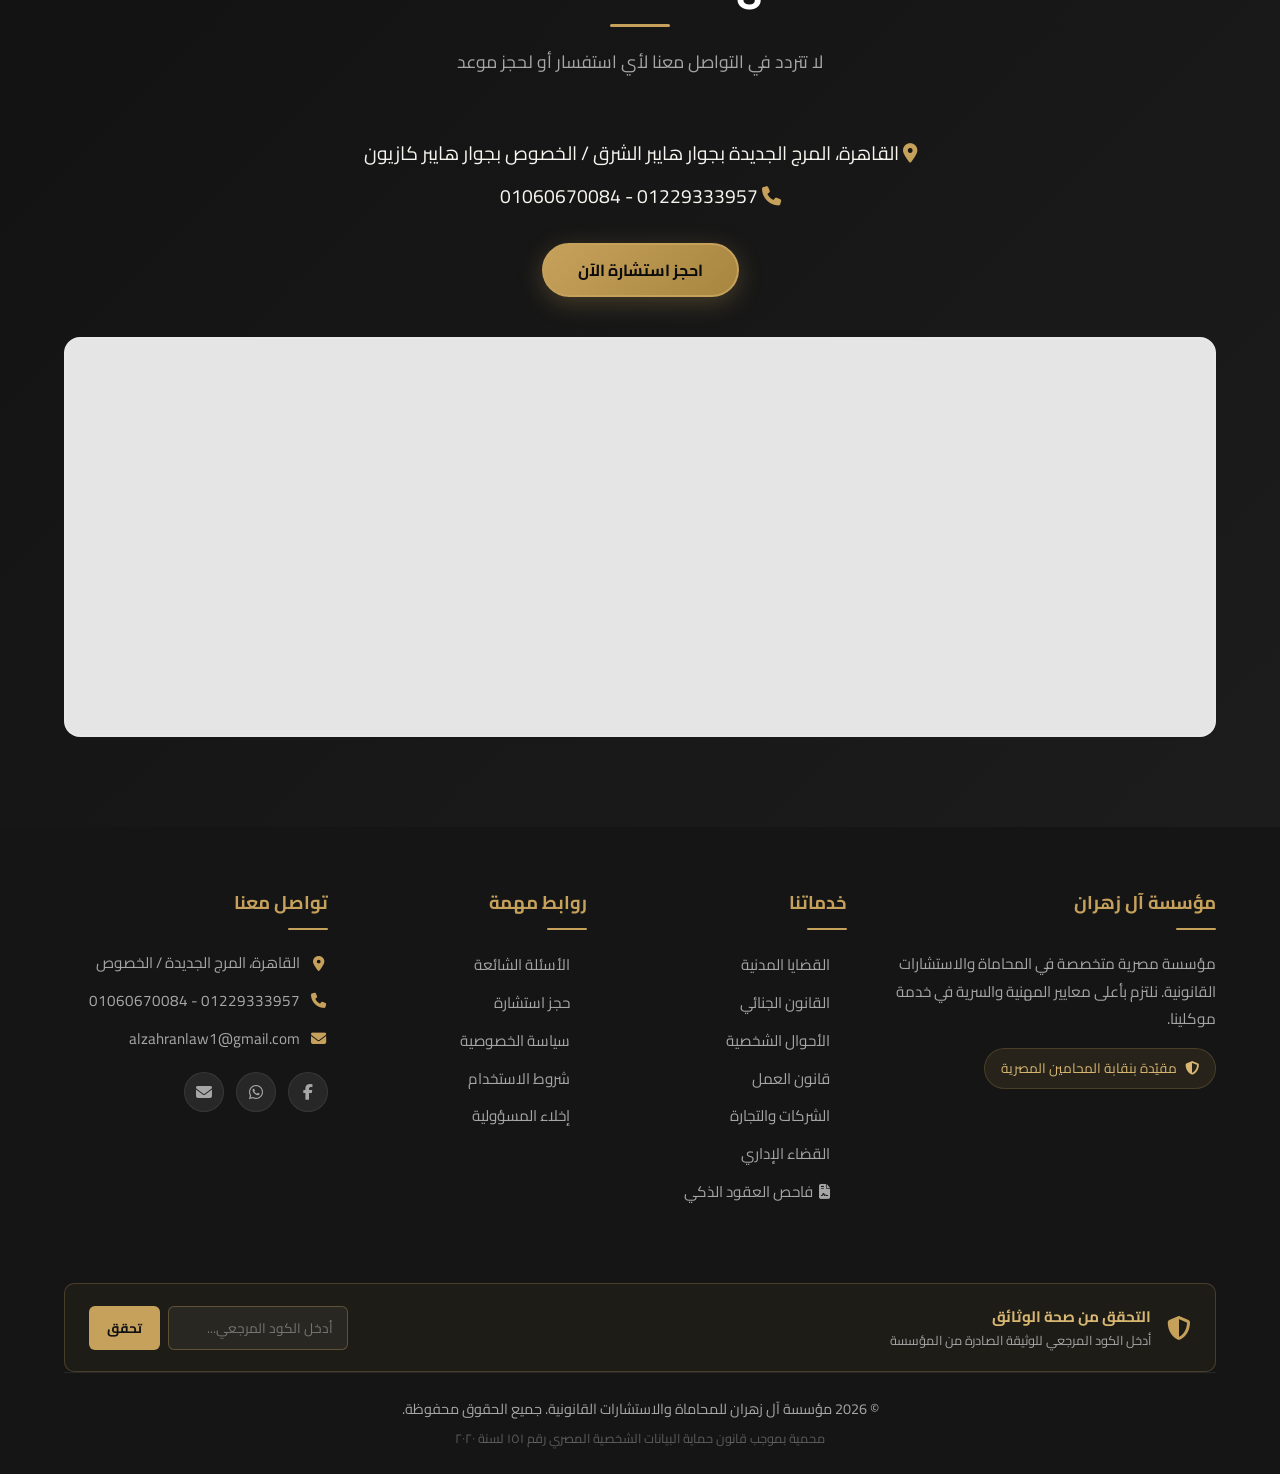
==== commit 77c87243: "feat(design): implement luxury legal brand redesign (Charcoal, Deep Black, Luxury Gold, Ivory White)" ====
--- a/index.html
+++ b/index.html
@@ -167,7 +167,8 @@
                         <li><a href="booking.html">حجز استشارة</a></li>
                         <li><a href="contact.html">اتصل بنا</a></li>
                     </ul>
-                                        <div class="accessibility-toolbar">
+                                        <a href="booking.html" class="btn-header-cta"><i class="fas fa-calendar-check"></i> <span>طلب استشارة</span></a>
+                    <div class="accessibility-toolbar">
                         <button id="themeToggle" class="toolbar-btn" title="الوضع الليلي/النهاري"><i class="fas fa-moon"></i></button>
                         <button id="fontToggle" class="toolbar-btn" title="تكبير الخط"><i class="fas fa-font"></i></button>
                     </div>
@@ -185,16 +186,16 @@
             <div class="hero-content">
                 <div class="hero-badge">
                     <i class="fas fa-gavel"></i>
-                    <span>مؤسسة آل زهران للمحاماة</span>
-                </div>
-                <h1 class="hero-title">حماية حقوقك هي <span>أولويتنا</span></h1>
-                <p class="hero-subtitle">خبرة قانونية متميزة في تقديم الاستشارات والترافع في كافة القضايا بأعلى معايير المهنية والسرية.</p>
+                    <span>مؤسسة آل زهران للمحاماة والاستشارات القانونية</span>
+                </div>
+                <h1 class="hero-title">صرح قانوني رائد <span>لحماية حقوقك</span> وصيانة استثماراتك</h1>
+                <p class="hero-subtitle">خبرة قضائية عريقة واستشارات استراتيجية متكاملة أمام محاكم النقض ومجلس الدولة، بأعلى معايير الدقة والسرية المهنية المطلقة.</p>
                 <div class="hero-actions">
                     <a href="booking.html" class="btn btn--primary">
-                        <i class="fas fa-calendar-alt"></i> حجز استشارة
+                        <i class="fas fa-calendar-check"></i> طلب استشارة فورية
                     </a>
-                    <a href="contact.html" class="btn btn--secondary">
-                        <i class="fas fa-phone"></i> اتصل بنا
+                    <a href="contract-check.html" class="btn btn--secondary">
+                        <i class="fas fa-file-contract"></i> فحص العقود بالذكاء الاصطناعي
                     </a>
                 </div>
             </div>
@@ -258,6 +259,7 @@
                         </div>
                         <h3>القضايا المدنية</h3>
                         <p>متخصصون في القضايا المدنية بجميع درجاتها، قضايا التعويضات، والمنازعات العقارية، وصياغة وتوثيق العقود.</p>
+                        <a href="booking.html" class="service-action-link">طلب استشارة في التخصص <i class="fas fa-arrow-left"></i></a>
                     </div>
                     <!-- Service 2 -->
                     <div class="service-card">
@@ -266,6 +268,7 @@
                         </div>
                         <h3>القانون الجنائي</h3>
                         <p>ترافع في كافة القضايا الجنائية من جنح وجنايات، ومتابعة التحقيقات مع ضمان التزام كامل بالدفاع عن حقوقك.</p>
+                        <a href="booking.html" class="service-action-link">طلب استشارة في التخصص <i class="fas fa-arrow-left"></i></a>
                     </div>
                     <!-- Service 3 -->
                     <div class="service-card">
@@ -274,6 +277,7 @@
                         </div>
                         <h3>الأحوال الشخصية</h3>
                         <p>قضايا الأسرة، الطلاق، الخلع، النفقات، الحضانة، المواريث، وتقسيم التركات بمهنية وسرية فائقة.</p>
+                        <a href="booking.html" class="service-action-link">طلب استشارة في التخصص <i class="fas fa-arrow-left"></i></a>
                     </div>
                     <!-- Service 4 -->
                     <div class="service-card">
@@ -282,6 +286,7 @@
                         </div>
                         <h3>قانون العمل</h3>
                         <p>صياغة عقود العمل، وحل النزاعات العمالية، والمطالبة بالمستحقات، وتمثيل العمال والشركات.</p>
+                        <a href="booking.html" class="service-action-link">طلب استشارة في التخصص <i class="fas fa-arrow-left"></i></a>
                     </div>
                     <!-- Service 5 -->
                     <div class="service-card">
@@ -290,6 +295,7 @@
                         </div>
                         <h3>الشركات والتجارة</h3>
                         <p>تأسيس الشركات، صياغة العقود التجارية، قضايا الإفلاس، والمنازعات التجارية بين الشركات والأفراد.</p>
+                        <a href="booking.html" class="service-action-link">طلب استشارة في التخصص <i class="fas fa-arrow-left"></i></a>
                     </div>
                     <!-- Service 6 -->
                     <div class="service-card">
@@ -298,11 +304,43 @@
                         </div>
                         <h3>القضاء الإداري</h3>
                         <p>تمثيل قانوني أمام محاكم مجلس الدولة، وقضايا الطعن على القرارات الإدارية، والتسويات مع الجهات الحكومية.</p>
-                    </div>
-                </div>
-            </div>
-        </section>
-
+                        <a href="booking.html" class="service-action-link">طلب استشارة في التخصص <i class="fas fa-arrow-left"></i></a>
+                    </div>
+                </div>
+            </div>
+        </section>
+
+        <!-- Why Choose Us Section -->
+        <section class="why-choose-section" id="why-us">
+            <div class="container">
+                <div class="section-header">
+                    <h2>لماذا تختار مؤسسة آل زهران؟</h2>
+                    <p>معايير مهنية فائقة تجمع بين أصالة الخبرة القضائية وأحدث الحلول الرقمية الذكية</p>
+                </div>
+                <div class="why-grid">
+                    <div class="why-card">
+                        <div class="why-icon"><i class="fas fa-balance-scale"></i></div>
+                        <h3>ترافع أمام محاكم النقض</h3>
+                        <p>قيد رسمي وخبرة متراكمة في صياغة مذكرات الطعن أمام محكمة النقض والمحكمة الإدارية العليا ومجلس الدولة.</p>
+                    </div>
+                    <div class="why-card">
+                        <div class="why-icon"><i class="fas fa-user-shield"></i></div>
+                        <h3>سرية وحماية بيانات مطلقة</h3>
+                        <p>التزام صارم بميثاق شرف المهنة؛ ملفاتك واستشاراتك مشفرة ومحاطة بأعلى درجات الخصوصية والأمان القانوني.</p>
+                    </div>
+                    <div class="why-card">
+                        <div class="why-icon"><i class="fas fa-microchip"></i></div>
+                        <h3>فحص ذكي للعقود بالذكاء الاصطناعي</h3>
+                        <p>أول منصة قانونية مصرية تدمج الفحص الذكي للثغرات والالتزامات مع التدقيق البشري لنخبة من ألمع المستشارين.</p>
+                    </div>
+                    <div class="why-card">
+                        <div class="why-icon"><i class="fas fa-clock"></i></div>
+                        <h3>متابعة فورية ودورية لموكلينا</h3>
+                        <p>إخطار فوري بتحديثات الجلسات ومراحل التقاضي وتواصل رقمي مباشر دون انقطاع عبر القنوات المعتمدة.</p>
+                    </div>
+                </div>
+            </div>
+        </section>
         <!-- About Section -->
         <section class="section" id="about">
             <div class="container">
@@ -352,7 +390,7 @@
                         </div>
                         <div class="team-card-info">
                             <h4>المستشار عبدالله زاهران</h4>
-                            <div class="role">المؤسس والشريك الأول</div>
+                            <div class="role">المؤسس ورئيس الهيئة الاستشارية</div>
                             <div class="team-social">
                                 <a href="mailto:alzahranlaw1@gmail.com"><i class="fas fa-envelope"></i></a>
                             </div>
@@ -365,7 +403,7 @@
                         </div>
                         <div class="team-card-info">
                             <h4>المحامي خالد آل زهران</h4>
-                            <div class="role">المؤسس والشريك الثاني</div>
+                            <div class="role">الشريك التنفيذي ومدير قطاع التقاضي</div>
                             <div class="team-social">
                                 <a href="https://wa.me/qr/PBA4JKFEEQJXP1" target="_blank"><i class="fab fa-whatsapp"></i></a>
                                 <a href="https://www.facebook.com/share/1EuJVYKeH9" target="_blank"><i class="fab fa-facebook-f"></i></a>
--- a/css/style.css
+++ b/css/style.css
@@ -5,69 +5,82 @@
 
 /* === Custom Properties === */
 :root {
-    /* Primary Palette */
-    --primary-950: #060e1a;
-    --primary-900: #0b1930;
-    --primary-800: #0f2442;
-    --primary-700: #152e54;
-    --primary-600: #1a365d;
-    --primary-500: #2c5282;
-    --primary-400: #3b6fb6;
-    --primary-300: #6b9ce8;
-
-    /* Gold Accent */
-    --gold-700: #8a6d2b;
-    --gold-600: #a08339;
-    --gold-500: #c8a951;
-    --gold-400: #d4b869;
-    --gold-300: #e2cc85;
-    --gold-200: #f0e0aa;
+    /* Luxury Legal Brand Palette */
+    --color-charcoal: #151515;       /* Charcoal Black */
+    --color-deep-black: #0B0B0B;     /* Deep Black */
+    --color-gold: #C6A15B;           /* Luxury Gold */
+    --color-gold-hover: #D4AF37;     /* Bright Luxury Gold */
+    --color-gold-deep: #9F7E3B;      /* Deep Burnished Gold */
+    --color-gold-light: #E5C77F;     /* Soft Gold */
+    --color-ivory: #F7F5F0;          /* Ivory White */
+    --color-soft-gray: #A6A6A6;      /* Soft Gray */
+    --color-gray-dark: #666666;
+
+    /* Semantic Primary Palette */
+    --primary-950: #0B0B0B;
+    --primary-900: #121212;
+    --primary-800: #151515;
+    --primary-700: #1C1C1C;
+    --primary-600: #262626;
+    --primary-500: #333333;
+    --primary-400: #444444;
+    --primary-300: #555555;
+
+    /* Gold Accents */
+    --gold-700: #8C6D2E;
+    --gold-600: #A88640;
+    --gold-500: #C6A15B;
+    --gold-400: #D8B772;
+    --gold-300: #E6CD92;
+    --gold-200: #F4E4BC;
 
     /* Surfaces */
-    --bg-body: #f5f6fa;
-    --bg-card: #ffffff;
-    --bg-alt: #eef0f5;
-    --bg-dark: #0b1930;
-    --bg-dark-alt: #0f2442;
-
-    /* Text */
-    --text-primary: #1a1a2e;
-    --text-secondary: #4a4a5a;
-    --text-muted: #7a7a8a;
-    --text-on-dark: #e8e8ee;
-    --text-on-dark-muted: #a0a0b0;
+    --bg-body: #F7F5F0;              /* Ivory White Base */
+    --bg-card: #FFFFFF;              /* Crisp White Card */
+    --bg-alt: #EFECE6;               /* Warm Ivory Alt */
+    --bg-dark: #151515;              /* Charcoal Black Dark */
+    --bg-dark-alt: #0B0B0B;          /* Deep Black */
+
+    /* Typography Colors */
+    --text-primary: #151515;         /* Charcoal Primary Text */
+    --text-secondary: #4A4A4A;       /* Refined Body Text */
+    --text-muted: #8E8E8E;           /* Muted Text */
+    --text-on-dark: #F7F5F0;         /* Ivory Text on Dark */
+    --text-on-dark-muted: #A6A6A6;   /* Soft Gray on Dark */
 
     /* Borders */
-    --border-color: #dfe1e8;
-    --border-light: #eef0f5;
+    --border-color: #E2DFD7;
+    --border-light: #ECE9E2;
+    --border-gold: rgba(198, 161, 91, 0.25);
 
     /* Feedback */
-    --success: #2d9b51;
-    --error: #d9534f;
-    --warning: #e8a317;
-    --info: #3b82f6;
+    --success: #2E7D32;
+    --error: #C62828;
+    --warning: #F57F17;
+    --info: #1565C0;
 
     /* Shadows */
-    --shadow-sm: 0 1px 3px rgba(11,25,48,0.06);
-    --shadow-md: 0 4px 12px rgba(11,25,48,0.08);
-    --shadow-lg: 0 8px 30px rgba(11,25,48,0.12);
-    --shadow-xl: 0 16px 50px rgba(11,25,48,0.16);
-    --shadow-gold: 0 4px 20px rgba(200,169,81,0.25);
+    --shadow-sm: 0 2px 6px rgba(11, 11, 11, 0.04);
+    --shadow-md: 0 6px 18px rgba(11, 11, 11, 0.06);
+    --shadow-lg: 0 14px 38px rgba(11, 11, 11, 0.08);
+    --shadow-xl: 0 22px 55px rgba(11, 11, 11, 0.12);
+    --shadow-gold: 0 6px 25px rgba(198, 161, 91, 0.28);
+    --shadow-gold-hover: 0 10px 35px rgba(198, 161, 91, 0.42);
 
     /* Typography */
-    --font-family: 'Cairo', 'Segoe UI', sans-serif;
+    --font-family: 'Cairo', system-ui, -apple-system, sans-serif;
 
     /* Transitions */
-    --transition-fast: 0.2s ease;
-    --transition-base: 0.3s ease;
-    --transition-slow: 0.5s ease;
+    --transition-fast: 0.2s cubic-bezier(0.4, 0, 0.2, 1);
+    --transition-base: 0.35s cubic-bezier(0.4, 0, 0.2, 1);
+    --transition-slow: 0.6s cubic-bezier(0.4, 0, 0.2, 1);
 
     /* Border Radius */
     --radius-sm: 6px;
     --radius-md: 10px;
     --radius-lg: 16px;
     --radius-xl: 24px;
-    --radius-full: 50%;
+    --radius-full: 9999px;
 }
 
 /* === Reset & Base === */
@@ -188,43 +201,48 @@
     top: 0;
     width: 100%;
     z-index: 1000;
-    background: rgba(11, 25, 48, 0.95);
-    backdrop-filter: blur(12px);
-    -webkit-backdrop-filter: blur(12px);
-    border-bottom: 1px solid rgba(200, 169, 81, 0.15);
+    background: rgba(11, 11, 11, 0.94);
+    backdrop-filter: blur(16px);
+    -webkit-backdrop-filter: blur(16px);
+    border-bottom: 1px solid rgba(198, 161, 91, 0.22);
     padding: 0;
     transition: all var(--transition-base);
 }
 
 .header.scrolled {
-    background: rgba(11, 25, 48, 0.98);
-    box-shadow: 0 4px 20px rgba(0,0,0,0.3);
+    background: rgba(11, 11, 11, 0.98);
+    box-shadow: 0 8px 32px rgba(0, 0, 0, 0.55);
+    border-bottom-color: rgba(198, 161, 91, 0.35);
 }
 
 .header-content {
     display: flex;
     justify-content: space-between;
     align-items: center;
-    height: 72px;
+    height: 74px;
 }
 
 .logo {
     display: flex;
     align-items: center;
-    gap: 10px;
-    font-size: 1.4rem;
+    gap: 12px;
+    font-size: 1.45rem;
     font-weight: 800;
     color: var(--gold-500) !important;
     text-decoration: none;
-    transition: opacity var(--transition-fast);
+    letter-spacing: -0.3px;
+    transition: all var(--transition-fast);
 }
 
 .logo:hover {
-    opacity: 0.9;
+    color: var(--gold-400) !important;
+    transform: translateY(-1px);
 }
 
 .logo i {
-    font-size: 1.6rem;
+    font-size: 1.65rem;
+    color: var(--gold-500);
+    filter: drop-shadow(0 2px 8px rgba(198, 161, 91, 0.35));
 }
 
 .nav-menu {
@@ -234,26 +252,77 @@
 }
 
 .nav-menu li a {
-    color: var(--text-on-dark);
-    font-weight: 500;
+    color: var(--color-ivory);
+    font-weight: 600;
     font-size: 0.92rem;
     padding: 8px 14px;
     border-radius: var(--radius-sm);
     transition: all var(--transition-fast);
     white-space: nowrap;
+    position: relative;
 }
 
 .nav-menu li a:hover,
 .nav-menu li a.active {
     color: var(--gold-400);
-    background: rgba(200, 169, 81, 0.1);
+    background: rgba(198, 161, 91, 0.12);
+}
+
+.nav-menu li a.active::after {
+    content: '';
+    position: absolute;
+    bottom: 2px;
+    left: 14px;
+    right: 14px;
+    height: 2px;
+    background: var(--gold-500);
+    border-radius: 2px;
+}
+
+.header-actions {
+    display: flex;
+    align-items: center;
+    gap: 12px;
+}
+
+.btn-header-cta {
+    display: inline-flex;
+    align-items: center;
+    gap: 8px;
+    background: linear-gradient(135deg, var(--gold-500) 0%, var(--gold-600) 100%);
+    color: var(--primary-950) !important;
+    font-size: 0.88rem;
+    font-weight: 800;
+    padding: 8px 20px;
+    border-radius: var(--radius-full);
+    box-shadow: var(--shadow-gold);
+    transition: all var(--transition-base);
+    white-space: nowrap;
+    border: 1px solid rgba(255, 255, 255, 0.2);
+    text-decoration: none;
+}
+
+.btn-header-cta:hover {
+    background: linear-gradient(135deg, var(--gold-400) 0%, var(--gold-500) 100%);
+    transform: translateY(-2px);
+    box-shadow: var(--shadow-gold-hover);
+}
+
+@media (max-width: 1024px) {
+    .btn-header-cta { display: none; }
 }
 
 .mobile-menu-btn {
     display: none;
-    color: #fff;
+    color: var(--color-ivory);
     font-size: 1.5rem;
     padding: 8px;
+    border-radius: 6px;
+    transition: color 0.2s;
+}
+
+.mobile-menu-btn:hover {
+    color: var(--gold-500);
 }
 
 /* === Hero Section === */
@@ -266,7 +335,8 @@
     text-align: center;
     color: #fff;
     overflow: hidden;
-    padding-top: 72px;
+    padding-top: 74px;
+    background: var(--color-charcoal);
 }
 
 .hero::before {
@@ -275,6 +345,7 @@
     inset: 0;
     background: url('../AiArt_1753898582219.jpg') center/cover no-repeat;
     z-index: 0;
+    filter: brightness(0.65) contrast(1.1);
 }
 
 .hero::after {
@@ -283,9 +354,9 @@
     inset: 0;
     background: linear-gradient(
         160deg,
-        rgba(11, 25, 48, 0.92) 0%,
-        rgba(21, 46, 84, 0.85) 40%,
-        rgba(44, 82, 130, 0.78) 100%
+        rgba(11, 11, 11, 0.94) 0%,
+        rgba(21, 21, 21, 0.88) 45%,
+        rgba(11, 11, 11, 0.96) 100%
     );
     z-index: 1;
 }
@@ -293,43 +364,48 @@
 .hero-content {
     position: relative;
     z-index: 2;
-    max-width: 800px;
+    max-width: 860px;
     padding: 0 24px;
 }
 
 .hero-badge {
     display: inline-flex;
     align-items: center;
-    gap: 8px;
-    background: rgba(200, 169, 81, 0.15);
-    border: 1px solid rgba(200, 169, 81, 0.3);
+    gap: 10px;
+    background: rgba(198, 161, 91, 0.12);
+    border: 1px solid rgba(198, 161, 91, 0.35);
     color: var(--gold-400);
-    padding: 8px 20px;
+    padding: 8px 24px;
     border-radius: 50px;
-    font-size: 0.9rem;
-    font-weight: 600;
+    font-size: 0.92rem;
+    font-weight: 700;
     margin-bottom: 24px;
     backdrop-filter: blur(8px);
+    box-shadow: 0 4px 18px rgba(0, 0, 0, 0.3);
 }
 
 .hero-title {
-    font-size: 3.2rem;
+    font-size: 3.4rem;
     font-weight: 900;
     line-height: 1.25;
-    margin-bottom: 20px;
-    text-shadow: 0 2px 8px rgba(0,0,0,0.3);
+    margin-bottom: 22px;
+    color: var(--color-ivory);
+    text-shadow: 0 4px 20px rgba(0, 0, 0, 0.4);
 }
 
 .hero-title span {
-    color: var(--gold-400);
+    color: var(--gold-500);
+    position: relative;
+    display: inline-block;
 }
 
 .hero-subtitle {
-    font-size: 1.2rem;
-    line-height: 1.8;
-    color: rgba(255,255,255,0.85);
-    max-width: 620px;
+    font-size: 1.22rem;
+    line-height: 1.85;
+    color: var(--color-soft-gray);
+    max-width: 700px;
     margin: 0 auto 36px;
+    font-weight: 400;
 }
 
 .hero-actions {
@@ -345,7 +421,7 @@
     gap: 48px;
     margin-top: 56px;
     padding-top: 40px;
-    border-top: 1px solid rgba(255,255,255,0.12);
+    border-top: 1px solid rgba(198, 161, 91, 0.2);
 }
 
 .hero-stat {
@@ -353,16 +429,16 @@
 }
 
 .hero-stat-number {
-    font-size: 2.2rem;
+    font-size: 2.4rem;
     font-weight: 900;
-    color: var(--gold-400);
+    color: var(--gold-500);
     line-height: 1;
     margin-bottom: 4px;
 }
 
 .hero-stat-label {
-    font-size: 0.9rem;
-    color: rgba(255,255,255,0.7);
+    font-size: 0.95rem;
+    color: var(--color-soft-gray);
 }
 
 /* === Buttons === */
@@ -370,8 +446,8 @@
     display: inline-flex;
     align-items: center;
     justify-content: center;
-    gap: 8px;
-    padding: 14px 32px;
+    gap: 10px;
+    padding: 14px 34px;
     border-radius: 50px;
     font-weight: 700;
     font-size: 1rem;
@@ -384,7 +460,7 @@
 
 .btn--primary {
     background: linear-gradient(135deg, var(--gold-500) 0%, var(--gold-600) 100%);
-    color: var(--primary-900);
+    color: var(--primary-950);
     border-color: var(--gold-500);
     box-shadow: var(--shadow-gold);
 }
@@ -392,39 +468,46 @@
 .btn--primary:hover {
     background: linear-gradient(135deg, var(--gold-400) 0%, var(--gold-500) 100%);
     transform: translateY(-2px);
-    box-shadow: 0 8px 30px rgba(200,169,81,0.4);
+    box-shadow: var(--shadow-gold-hover);
+    color: var(--primary-950);
 }
 
 .btn--secondary {
-    background: transparent;
-    color: #fff;
-    border-color: rgba(255,255,255,0.4);
+    background: rgba(21, 21, 21, 0.5);
+    color: var(--color-ivory);
+    border-color: rgba(198, 161, 91, 0.5);
+    backdrop-filter: blur(8px);
 }
 
 .btn--secondary:hover {
-    background: rgba(255,255,255,0.1);
-    border-color: #fff;
+    background: var(--gold-500);
+    color: var(--primary-950);
+    border-color: var(--gold-500);
+    transform: translateY(-2px);
+    box-shadow: var(--shadow-gold);
 }
 
 .btn--outline {
     background: transparent;
-    color: var(--primary-600);
-    border-color: var(--primary-600);
+    color: var(--gold-600);
+    border-color: var(--gold-500);
 }
 
 .btn--outline:hover {
-    background: var(--primary-600);
-    color: #fff;
+    background: var(--gold-500);
+    color: var(--primary-950);
+    transform: translateY(-2px);
 }
 
 .btn--dark {
     background: var(--primary-800);
-    color: #fff;
-    border-color: var(--primary-800);
+    color: var(--color-ivory);
+    border-color: rgba(198, 161, 91, 0.3);
 }
 
 .btn--dark:hover {
     background: var(--primary-700);
+    border-color: var(--gold-500);
 }
 
 .btn--sm {
@@ -438,9 +521,11 @@
 
 /* === Stats Bar === */
 .stats-bar {
-    background: linear-gradient(135deg, var(--primary-800) 0%, var(--primary-600) 100%);
-    padding: 48px 0;
+    background: linear-gradient(135deg, #151515 0%, #0B0B0B 100%);
+    padding: 50px 0;
     position: relative;
+    border-top: 1px solid rgba(198, 161, 91, 0.22);
+    border-bottom: 1px solid rgba(198, 161, 91, 0.22);
 }
 
 .stats-bar::before {
@@ -455,46 +540,48 @@
 
 .stats-grid {
     display: grid;
-    grid-template-columns: repeat(4, 1fr);
-    gap: 24px;
+    grid-template-columns: repeat(3, 1fr);
+    gap: 32px;
     text-align: center;
 }
 
 .stat-item {
     padding: 16px;
+    position: relative;
 }
 
 .stat-number {
-    font-size: 2.8rem;
+    font-size: 3rem;
     font-weight: 900;
-    color: var(--gold-400);
+    color: var(--gold-500);
     line-height: 1.1;
-    margin-bottom: 4px;
+    margin-bottom: 6px;
+    letter-spacing: -1px;
 }
 
 .stat-label {
-    font-size: 1rem;
-    color: var(--text-on-dark-muted);
-    font-weight: 500;
+    font-size: 1.05rem;
+    color: var(--color-soft-gray);
+    font-weight: 600;
 }
 
 /* === Service Cards === */
 .services-grid {
     display: grid;
     grid-template-columns: repeat(auto-fit, minmax(340px, 1fr));
-    gap: 28px;
+    gap: 30px;
 }
 
 .service-card {
     background: var(--bg-card);
     border-radius: var(--radius-lg);
-    padding: 36px 28px;
+    padding: 40px 32px;
     text-align: center;
     box-shadow: var(--shadow-md);
     transition: all var(--transition-base);
     position: relative;
     overflow: hidden;
-    border: 1px solid var(--border-light);
+    border: 1px solid var(--border-color);
 }
 
 .service-card::before {
@@ -504,15 +591,16 @@
     right: 0;
     left: 0;
     height: 4px;
-    background: linear-gradient(90deg, var(--gold-500), var(--gold-400));
+    background: linear-gradient(90deg, transparent, var(--gold-500), transparent);
     transform: scaleX(0);
-    transform-origin: right;
+    transform-origin: center;
     transition: transform var(--transition-base);
 }
 
 .service-card:hover {
     transform: translateY(-8px);
-    box-shadow: var(--shadow-xl);
+    box-shadow: var(--shadow-xl), 0 0 25px rgba(198, 161, 91, 0.15);
+    border-color: rgba(198, 161, 91, 0.4);
 }
 
 .service-card:hover::before {
@@ -520,36 +608,111 @@
 }
 
 .service-icon {
-    width: 72px;
-    height: 72px;
+    width: 76px;
+    height: 76px;
     border-radius: var(--radius-lg);
-    background: linear-gradient(135deg, rgba(26,54,93,0.08) 0%, rgba(200,169,81,0.08) 100%);
+    background: rgba(198, 161, 91, 0.12);
+    border: 1px solid rgba(198, 161, 91, 0.25);
     display: flex;
     align-items: center;
     justify-content: center;
-    margin: 0 auto 20px;
-    font-size: 1.8rem;
-    color: var(--primary-600);
+    margin: 0 auto 24px;
+    font-size: 1.9rem;
+    color: var(--gold-500);
     transition: all var(--transition-base);
 }
 
 .service-card:hover .service-icon {
-    background: linear-gradient(135deg, var(--primary-600) 0%, var(--primary-500) 100%);
+    background: linear-gradient(135deg, var(--gold-500) 0%, #B38E46 100%);
+    color: var(--primary-950);
+    transform: scale(1.08);
+    box-shadow: 0 8px 25px rgba(198, 161, 91, 0.35);
+}
+
+.service-card h3 {
+    font-size: 1.35rem;
+    font-weight: 800;
+    color: var(--text-primary);
+    margin-bottom: 14px;
+}
+
+.service-card p {
+    font-size: 0.98rem;
+    color: var(--text-secondary);
+    line-height: 1.75;
+}
+
+.service-action-link {
+    display: inline-flex;
+    align-items: center;
+    gap: 8px;
+    margin-top: 20px;
+    color: var(--gold-600);
+    font-weight: 700;
+    font-size: 0.92rem;
+    transition: all 0.2s;
+}
+
+.service-action-link:hover {
     color: var(--gold-400);
-    transform: scale(1.08);
-}
-
-.service-card h3 {
-    font-size: 1.3rem;
-    font-weight: 700;
-    color: var(--primary-700);
+    transform: translateX(-4px);
+}
+
+/* === Why Choose Us Section === */
+.why-choose-section {
+    padding: 95px 0;
+    background: var(--bg-card);
+    border-top: 1px solid var(--border-color);
+    border-bottom: 1px solid var(--border-color);
+}
+
+.why-grid {
+    display: grid;
+    grid-template-columns: repeat(auto-fit, minmax(260px, 1fr));
+    gap: 30px;
+}
+
+.why-card {
+    background: var(--bg-body);
+    border: 1px solid var(--border-color);
+    border-radius: var(--radius-lg);
+    padding: 36px 28px;
+    text-align: right;
+    transition: all var(--transition-base);
+    position: relative;
+}
+
+.why-card:hover {
+    transform: translateY(-6px);
+    border-color: var(--gold-500);
+    box-shadow: var(--shadow-lg), 0 0 20px rgba(198, 161, 91, 0.12);
+}
+
+.why-icon {
+    width: 62px;
+    height: 62px;
+    border-radius: 12px;
+    background: rgba(198, 161, 91, 0.15);
+    border: 1px solid rgba(198, 161, 91, 0.3);
+    color: var(--gold-500);
+    display: flex;
+    align-items: center;
+    justify-content: center;
+    font-size: 1.6rem;
+    margin-bottom: 22px;
+}
+
+.why-card h4 {
+    font-size: 1.25rem;
+    font-weight: 800;
+    color: var(--text-primary);
     margin-bottom: 12px;
 }
 
-.service-card p {
-    font-size: 0.95rem;
+.why-card p {
+    font-size: 0.96rem;
     color: var(--text-secondary);
-    line-height: 1.7;
+    line-height: 1.75;
 }
 
 /* === About Section === */
@@ -1842,11 +2005,12 @@
 
 /* === Page Hero (for inner pages) === */
 .page-hero {
-    background: linear-gradient(135deg, var(--primary-900) 0%, var(--primary-700) 60%, var(--primary-500) 100%);
-    padding: 130px 0 60px;
+    background: linear-gradient(160deg, #0B0B0B 0%, #151515 50%, #0B0B0B 100%);
+    padding: 140px 0 65px;
     text-align: center;
-    color: #fff;
+    color: #F7F5F0;
     position: relative;
+    border-bottom: 1px solid rgba(198, 161, 91, 0.25);
 }
 
 .page-hero::before {
@@ -1887,7 +2051,7 @@
     display: none;
     position: fixed;
     inset: 0;
-    background: rgba(11,25,48,0.6);
+    background: rgba(11, 11, 11, 0.75);
     backdrop-filter: blur(4px);
     z-index: 2000;
     align-items: center;
@@ -2142,13 +2306,14 @@
 
 /* === Dark Mode & Accessibility === */
 body.dark-mode {
-    --bg-body: #060e1a;
-    --bg-card: #0b1930;
-    --bg-alt: #0f2442;
-    --text-primary: #e8e8ee;
-    --text-secondary: #a0a0b0;
-    --border-color: rgba(255,255,255,0.1);
-    --border-light: rgba(255,255,255,0.05);
+    --bg-body: #0B0B0B;              /* Deep Black */
+    --bg-card: #151515;              /* Charcoal Black */
+    --bg-alt: #1A1A1A;
+    --text-primary: #F7F5F0;         /* Ivory White */
+    --text-secondary: #B0B0B0;
+    --text-muted: #A6A6A6;           /* Soft Gray */
+    --border-color: rgba(198, 161, 91, 0.2);
+    --border-light: rgba(255, 255, 255, 0.06);
 }
 body.font-lg { font-size: 110%; }
 body.font-xl { font-size: 120%; }
@@ -2184,7 +2349,7 @@
         margin-right: 0;
     }
 }
-
+
 
 /* === Premium Preloader === */
 #preloader {
@@ -2239,7 +2404,7 @@
     body::before {
         content: "مؤسسة آل زهران للمحاماة والاستشارات القانونية\A هاتف: 01229333957 | القاهرة، مصر";
         white-space: pre-wrap; display: block; text-align: center; font-weight: bold; font-size: 14pt;
-        color: #0b1930 !important; border-bottom: 2px solid #c8a951 !important; padding-bottom: 10px; margin-bottom: 20px;
+        color: #151515 !important; border-bottom: 2px solid #C6A15B !important; padding-bottom: 10px; margin-bottom: 20px;
     }
     body::after {
         content: "وثيقة مطبوعة من الموقع الرسمي للمؤسسة - جميع الحقوق محفوظة";
@@ -2248,4 +2413,4 @@
     }
     .legal-content, .blog-card-body, .law-card { box-shadow: none !important; border: none !important; padding: 0 !important; }
 }
-
+
--- a/css/premium.css
+++ b/css/premium.css
@@ -1,338 +1,338 @@
-﻿/* ============================================
-   Premium UI/UX Enhancements
-   اللمسات الفاخرة — Tier 1 Law Firm
-   ============================================ */
-
-/* === 1. Branded Scrollbar === */
-::-webkit-scrollbar { width: 8px; }
-::-webkit-scrollbar-track { background: var(--primary-950); }
-::-webkit-scrollbar-thumb {
-    background: linear-gradient(180deg, var(--gold-500), var(--gold-700));
-    border-radius: 10px;
-}
-::-webkit-scrollbar-thumb:hover { background: var(--gold-400); }
-* { scrollbar-width: thin; scrollbar-color: var(--gold-500) var(--primary-950); }
-
-/* === 2. Page Transitions === */
-.page-transition-overlay {
-    position: fixed; inset: 0; z-index: 100001;
-    background: var(--primary-950);
-    transform: scaleY(0); transform-origin: bottom;
-    pointer-events: none;
-}
-.page-transition-overlay.entering {
-    animation: pageWipeIn 0.45s cubic-bezier(0.86, 0, 0.07, 1) forwards;
-}
-@keyframes pageWipeIn {
-    0%   { transform: scaleY(0); transform-origin: top; }
-    100% { transform: scaleY(1); transform-origin: top; }
-}
-
-/* === 3. Glassmorphism Cards === */
-.glass-card {
-    background: rgba(255, 255, 255, 0.65) !important;
-    backdrop-filter: blur(16px) saturate(180%);
-    -webkit-backdrop-filter: blur(16px) saturate(180%);
-    border: 1px solid rgba(255, 255, 255, 0.3) !important;
-}
-body.dark-mode .glass-card {
-    background: rgba(15, 36, 66, 0.7) !important;
-    border: 1px solid rgba(200, 169, 81, 0.15) !important;
-}
-.service-card { transition: all 0.4s cubic-bezier(0.175, 0.885, 0.32, 1.275); }
-.service-card:hover {
-    background: rgba(255, 255, 255, 0.8);
-    backdrop-filter: blur(20px);
-    box-shadow: 0 20px 60px rgba(11, 25, 48, 0.15), 0 0 0 1px rgba(200,169,81,0.2);
-}
-
-/* === 4. News Ticker === */
-.news-ticker {
-    background: linear-gradient(90deg, var(--primary-950), var(--primary-800));
-    padding: 10px 0;
-    overflow: hidden;
-    position: relative;
-    border-bottom: 1px solid rgba(200,169,81,0.15);
-    margin-top: 72px;
-}
-.news-ticker-badge {
-    position: absolute; right: 0; top: 0; bottom: 0; z-index: 2;
-    background: var(--gold-500); color: var(--primary-900);
-    padding: 0 20px; display: flex; align-items: center; gap: 8px;
-    font-weight: 800; font-size: 0.85rem; white-space: nowrap;
-}
-.news-ticker-content {
-    display: flex; animation: tickerScroll 35s linear infinite;
-    padding-right: 180px;
-}
-.news-ticker-content:hover { animation-play-state: paused; }
-.news-ticker-item {
-    white-space: nowrap; color: var(--text-on-dark-muted);
-    font-size: 0.9rem; padding: 0 40px;
-    display: flex; align-items: center; gap: 8px;
-}
-.news-ticker-item .dot {
-    width: 6px; height: 6px; border-radius: 50%;
-    background: var(--gold-500); flex-shrink: 0;
-}
-@keyframes tickerScroll {
-    0%   { transform: translateX(100%); }
-    100% { transform: translateX(-100%); }
-}
-
-/* === 5. Speed Dial Floating Button === */
-.speed-dial { position: fixed; bottom: 28px; left: 28px; z-index: 900; }
-.speed-dial-trigger {
-    width: 60px; height: 60px; border-radius: 50%;
-    background: linear-gradient(135deg, #25D366, #128C7E);
-    color: #fff; font-size: 1.6rem; border: none; cursor: pointer;
-    display: flex; align-items: center; justify-content: center;
-    box-shadow: 0 4px 20px rgba(37, 211, 102, 0.4);
-    transition: all 0.4s cubic-bezier(0.175, 0.885, 0.32, 1.275);
-    position: relative; z-index: 2;
-}
-.speed-dial-trigger:hover { transform: scale(1.1); }
-.speed-dial-trigger.open { transform: rotate(45deg); background: var(--primary-700); }
-.speed-dial-trigger.open i::before { content: "\f067"; }
-.speed-dial-actions {
-    position: absolute; bottom: 72px; left: 4px;
-    display: flex; flex-direction: column; gap: 12px;
-    opacity: 0; visibility: hidden; transform: translateY(20px);
-    transition: all 0.35s cubic-bezier(0.175, 0.885, 0.32, 1.275);
-}
-.speed-dial.open .speed-dial-actions {
-    opacity: 1; visibility: visible; transform: translateY(0);
-}
-.speed-dial-action {
-    display: flex; align-items: center; gap: 10px;
-    text-decoration: none; color: #fff;
-}
-.speed-dial-action-btn {
-    width: 48px; height: 48px; border-radius: 50%;
-    display: flex; align-items: center; justify-content: center;
-    font-size: 1.2rem; box-shadow: var(--shadow-lg);
-    transition: transform 0.2s ease;
-}
-.speed-dial-action-btn:hover { transform: scale(1.15); }
-.speed-dial-action .label {
-    background: var(--primary-900); padding: 6px 14px;
-    border-radius: 6px; font-size: 0.8rem; font-weight: 600;
-    white-space: nowrap; opacity: 0;
-    transition: opacity 0.2s ease;
-}
-.speed-dial-action:hover .label { opacity: 1; }
-.sd-whatsapp { background: #25D366; color: #fff; }
-.sd-phone { background: #3b82f6; color: #fff; }
-.sd-map { background: #ea4335; color: #fff; }
-.sd-email { background: var(--gold-500); color: var(--primary-900); }
-
-/* === 7. Parallax Hero === */
-.hero { overflow: hidden; }
-.hero.parallax::before {
-    will-change: transform;
-    transition: transform 0.1s linear;
-}
-
-/* === 8. Reading Time Badge === */
-.reading-time {
-    display: inline-flex; align-items: center; gap: 6px;
-    background: rgba(200,169,81,0.12); color: var(--gold-700);
-    padding: 4px 12px; border-radius: 50px;
-    font-size: 0.8rem; font-weight: 600;
-}
-body.dark-mode .reading-time { color: var(--gold-400); }
-
-/* === 9. Mega Menu (Desktop) === */
-.has-mega-menu { position: relative; }
-.mega-menu {
-    position: absolute; top: 100%; right: 50%; transform: translateX(50%);
-    background: rgba(11, 25, 48, 0.97);
-    backdrop-filter: blur(20px);
-    border: 1px solid rgba(200, 169, 81, 0.15);
-    border-radius: 0 0 var(--radius-lg) var(--radius-lg);
-    padding: 28px;
-    min-width: 620px;
-    display: grid; grid-template-columns: repeat(3, 1fr); gap: 8px;
-    opacity: 0; visibility: hidden;
-    transform: translateX(50%) translateY(10px);
-    transition: all 0.3s ease;
-    box-shadow: 0 20px 60px rgba(0,0,0,0.4);
-    z-index: 100;
-}
-.has-mega-menu:hover .mega-menu {
-    opacity: 1; visibility: visible;
-    transform: translateX(50%) translateY(0);
-}
-.mega-menu-item {
-    display: flex; align-items: center; gap: 12px;
-    padding: 14px 16px; border-radius: var(--radius-sm);
-    color: var(--text-on-dark); text-decoration: none;
-    transition: all 0.2s ease;
-}
-.mega-menu-item:hover {
-    background: rgba(200, 169, 81, 0.1);
-    color: var(--gold-400);
-}
-.mega-menu-icon {
-    width: 40px; height: 40px; border-radius: var(--radius-sm);
-    background: rgba(200, 169, 81, 0.1);
-    display: flex; align-items: center; justify-content: center;
-    font-size: 1.1rem; color: var(--gold-500); flex-shrink: 0;
-}
-.mega-menu-text h4 { font-size: 0.9rem; font-weight: 700; margin-bottom: 2px; }
-.mega-menu-text p { font-size: 0.75rem; color: var(--text-on-dark-muted); }
-
-/* === 10. Document Verification === */
-.verify-section {
-    background: rgba(200, 169, 81, 0.05);
-    border: 1px solid rgba(200, 169, 81, 0.15);
-    border-radius: var(--radius-md);
-    padding: 20px 24px; margin-top: 28px;
-    display: flex; align-items: center; gap: 16px; flex-wrap: wrap;
-}
-.verify-section i { font-size: 1.5rem; color: var(--gold-500); }
-.verify-section h4 { font-size: 0.95rem; color: var(--gold-400); }
-.verify-section p { font-size: 0.8rem; color: var(--text-on-dark-muted); }
-.verify-input-group {
-    display: flex; gap: 8px; margin-right: auto;
-}
-.verify-input-group input {
-    padding: 8px 14px; border-radius: 6px;
-    border: 1px solid rgba(200, 169, 81, 0.3);
-    background: rgba(255,255,255,0.05); color: #fff;
-    font-size: 0.85rem; width: 180px; font-family: inherit;
-}
-.verify-input-group button {
-    padding: 8px 18px; border-radius: 6px;
-    background: var(--gold-500); color: var(--primary-900);
-    font-weight: 700; font-size: 0.85rem; border: none; cursor: pointer;
-    transition: background 0.2s ease; font-family: inherit;
-}
-.verify-input-group button:hover { background: var(--gold-400); }
-
-/* === 11. ScrollSpy TOC for Legal Pages === */
-.legal-toc {
-    position: sticky; top: 100px;
-    background: var(--bg-card); border-radius: var(--radius-md);
-    padding: 20px; box-shadow: var(--shadow-sm);
-    border: 1px solid var(--border-light);
-    max-height: calc(100vh - 130px); overflow-y: auto;
-}
-.legal-toc h4 {
-    font-size: 0.95rem; font-weight: 700;
-    color: var(--primary-700); margin-bottom: 14px;
-    padding-bottom: 10px; border-bottom: 2px solid var(--border-light);
-}
-.legal-toc-link {
-    display: block; padding: 8px 12px;
-    font-size: 0.85rem; color: var(--text-muted);
-    border-radius: 4px; margin-bottom: 2px;
-    border-right: 3px solid transparent;
-    transition: all 0.2s ease; text-decoration: none;
-}
-.legal-toc-link:hover { color: var(--primary-600); background: var(--bg-alt); }
-.legal-toc-link.active {
-    color: var(--gold-600); font-weight: 700;
-    background: rgba(200, 169, 81, 0.08);
-    border-right-color: var(--gold-500);
-}
-.legal-layout {
-    display: grid; grid-template-columns: 250px 1fr; gap: 32px;
-}
-@media (max-width: 1024px) {
-    .legal-layout { grid-template-columns: 1fr; }
-    .legal-toc { display: none; }
-}
-
-/* === Mobile Speed Dial === */
-@media (max-width: 768px) {
-    .speed-dial { bottom: 20px; left: 20px; }
-    .speed-dial-trigger { width: 52px; height: 52px; font-size: 1.4rem; }
-    .speed-dial-action .label { display: none; }
-    .mega-menu { display: none !important; }
-    .news-ticker-badge { padding: 0 12px; font-size: 0.78rem; }
-}
-
-/* Hero has ticker => remove default margin-top from next section */
-.news-ticker + main .hero { margin-top: 0; }
-.news-ticker + main .page-hero { padding-top: 100px; }
-/* ============================================
-   Psychological & Conversion UX (Growth Hacking)
-   ============================================ */
-
-/* === 1. Exit-Intent Popup === */
-.exit-popup-overlay {
-    position: fixed; inset: 0; background: rgba(6, 14, 26, 0.85);
-    backdrop-filter: blur(8px); -webkit-backdrop-filter: blur(8px);
-    display: flex; align-items: center; justify-content: center;
-    z-index: 1000000;
-    opacity: 0; visibility: hidden;
-    transition: all 0.4s ease;
-}
-.exit-popup-overlay.show { opacity: 1; visibility: visible; }
-.exit-popup-content {
-    background: var(--bg-card); border: 1px solid var(--gold-500);
-    border-radius: var(--radius-lg); padding: 40px; max-width: 500px; width: 90%;
-    text-align: center; position: relative;
-    transform: translateY(30px) scale(0.95);
-    transition: all 0.4s cubic-bezier(0.175, 0.885, 0.32, 1.275);
-    box-shadow: 0 30px 60px rgba(0,0,0,0.5), inset 0 0 0 1px rgba(255,255,255,0.05);
-}
-.exit-popup-overlay.show .exit-popup-content { transform: translateY(0) scale(1); }
-.exit-popup-close {
-    position: absolute; top: 15px; left: 15px;
-    background: rgba(255,255,255,0.05); border: none;
-    width: 32px; height: 32px; border-radius: 50%;
-    color: var(--text-muted); cursor: pointer; transition: all 0.2s ease;
-}
-.exit-popup-close:hover { background: rgba(255,0,0,0.1); color: #ff4444; }
-.exit-popup-icon { font-size: 3.5rem; color: var(--gold-500); margin-bottom: 20px; animation: pulse 2s infinite; }
-.exit-popup-title { font-size: 1.6rem; color: var(--primary-700); margin-bottom: 12px; font-weight: 800; }
-.exit-popup-text { color: var(--text-muted); font-size: 0.95rem; margin-bottom: 24px; line-height: 1.6; }
-.exit-popup-actions { display: flex; gap: 12px; justify-content: center; }
-
-/* === 2. Social Proof Toasts === */
-.social-proof-container {
-    position: fixed; bottom: 30px; right: 30px; z-index: 99990;
-    display: flex; flex-direction: column; gap: 10px; pointer-events: none;
-}
-.social-proof {
-    background: rgba(11, 25, 48, 0.95); backdrop-filter: blur(10px);
-    border: 1px solid rgba(200, 169, 81, 0.2);
-    padding: 12px 20px; border-radius: 50px;
-    display: flex; align-items: center; gap: 12px;
-    box-shadow: 0 10px 25px rgba(0,0,0,0.2);
-    animation: spSlideUp 0.5s cubic-bezier(0.175, 0.885, 0.32, 1.275) forwards, spFadeOut 0.5s ease 5.5s forwards;
-}
-.sp-dot {
-    width: 8px; height: 8px; border-radius: 50%;
-    background: #25D366; box-shadow: 0 0 8px #25D366;
-    animation: spPulse 1.5s infinite;
-}
-.sp-text { color: var(--text-primary); font-size: 0.85rem; font-weight: 600; }
-@keyframes spSlideUp { from { transform: translateY(20px); opacity: 0; } to { transform: translateY(0); opacity: 1; } }
-@keyframes spFadeOut { from { transform: translateY(0); opacity: 1; } to { transform: translateY(-20px); opacity: 0; } }
-@keyframes spPulse { 0% { box-shadow: 0 0 0 0 rgba(37,211,102,0.4); } 70% { box-shadow: 0 0 0 6px rgba(37,211,102,0); } 100% { box-shadow: 0 0 0 0 rgba(37,211,102,0); } }
-
-/* === 3. Contextual CTA (Blog/Law) === */
-.contextual-cta {
-    position: fixed; bottom: -100px; left: 50%; transform: translateX(-50%);
-    background: linear-gradient(135deg, var(--gold-600), var(--gold-400));
-    padding: 16px 32px; border-radius: 50px 50px 0 0;
-    box-shadow: 0 -10px 30px rgba(200,169,81,0.3);
-    display: flex; align-items: center; gap: 20px;
-    z-index: 800; transition: bottom 0.5s cubic-bezier(0.175, 0.885, 0.32, 1.275);
-}
-.contextual-cta.show { bottom: 0; }
-.contextual-cta-text { color: var(--primary-950); font-weight: 800; font-size: 1rem; }
-.contextual-cta-btn {
-    background: var(--primary-950); color: var(--gold-500);
-    padding: 8px 20px; border-radius: 50px; font-weight: 700;
-    text-decoration: none; font-size: 0.9rem; transition: all 0.2s ease;
-}
-.contextual-cta-btn:hover { background: #fff; color: var(--primary-900); }
-@media (max-width: 768px) {
-    .contextual-cta { width: 100%; border-radius: 0; padding: 12px 20px; flex-direction: column; gap: 10px; text-align: center; }
-    .social-proof-container { right: 20px; bottom: 85px; } /* Above mobile speed dial */
-}
-
+/* ============================================
+   Premium UI/UX Enhancements
+   اللمسات الفاخرة — Tier 1 Law Firm
+   ============================================ */
+
+/* === 1. Branded Scrollbar === */
+::-webkit-scrollbar { width: 8px; }
+::-webkit-scrollbar-track { background: var(--primary-950); }
+::-webkit-scrollbar-thumb {
+    background: linear-gradient(180deg, var(--gold-500), var(--gold-700));
+    border-radius: 10px;
+}
+::-webkit-scrollbar-thumb:hover { background: var(--gold-400); }
+* { scrollbar-width: thin; scrollbar-color: var(--gold-500) var(--primary-950); }
+
+/* === 2. Page Transitions === */
+.page-transition-overlay {
+    position: fixed; inset: 0; z-index: 100001;
+    background: var(--primary-950);
+    transform: scaleY(0); transform-origin: bottom;
+    pointer-events: none;
+}
+.page-transition-overlay.entering {
+    animation: pageWipeIn 0.45s cubic-bezier(0.86, 0, 0.07, 1) forwards;
+}
+@keyframes pageWipeIn {
+    0%   { transform: scaleY(0); transform-origin: top; }
+    100% { transform: scaleY(1); transform-origin: top; }
+}
+
+/* === 3. Glassmorphism Cards === */
+.glass-card {
+    background: rgba(255, 255, 255, 0.65) !important;
+    backdrop-filter: blur(16px) saturate(180%);
+    -webkit-backdrop-filter: blur(16px) saturate(180%);
+    border: 1px solid rgba(255, 255, 255, 0.3) !important;
+}
+body.dark-mode .glass-card {
+    background: rgba(21, 21, 21, 0.85) !important;
+    border: 1px solid rgba(200, 169, 81, 0.15) !important;
+}
+.service-card { transition: all 0.4s cubic-bezier(0.175, 0.885, 0.32, 1.275); }
+.service-card:hover {
+    background: rgba(255, 255, 255, 0.8);
+    backdrop-filter: blur(20px);
+    box-shadow: 0 20px 60px rgba(11, 25, 48, 0.15), 0 0 0 1px rgba(200,169,81,0.2);
+}
+
+/* === 4. News Ticker === */
+.news-ticker {
+    background: #0B0B0B;
+    padding: 10px 0;
+    overflow: hidden;
+    position: relative;
+    border-bottom: 1px solid rgba(200,169,81,0.15);
+    margin-top: 72px;
+}
+.news-ticker-badge {
+    position: absolute; right: 0; top: 0; bottom: 0; z-index: 2;
+    background: var(--gold-500); color: var(--primary-900);
+    padding: 0 20px; display: flex; align-items: center; gap: 8px;
+    font-weight: 800; font-size: 0.85rem; white-space: nowrap;
+}
+.news-ticker-content {
+    display: flex; animation: tickerScroll 35s linear infinite;
+    padding-right: 180px;
+}
+.news-ticker-content:hover { animation-play-state: paused; }
+.news-ticker-item {
+    white-space: nowrap; color: var(--text-on-dark-muted);
+    font-size: 0.9rem; padding: 0 40px;
+    display: flex; align-items: center; gap: 8px;
+}
+.news-ticker-item .dot {
+    width: 6px; height: 6px; border-radius: 50%;
+    background: var(--gold-500); flex-shrink: 0;
+}
+@keyframes tickerScroll {
+    0%   { transform: translateX(100%); }
+    100% { transform: translateX(-100%); }
+}
+
+/* === 5. Speed Dial Floating Button === */
+.speed-dial { position: fixed; bottom: 28px; left: 28px; z-index: 900; }
+.speed-dial-trigger {
+    width: 60px; height: 60px; border-radius: 50%;
+    background: linear-gradient(135deg, #25D366, #128C7E);
+    color: #fff; font-size: 1.6rem; border: none; cursor: pointer;
+    display: flex; align-items: center; justify-content: center;
+    box-shadow: 0 4px 20px rgba(37, 211, 102, 0.4);
+    transition: all 0.4s cubic-bezier(0.175, 0.885, 0.32, 1.275);
+    position: relative; z-index: 2;
+}
+.speed-dial-trigger:hover { transform: scale(1.1); }
+.speed-dial-trigger.open { transform: rotate(45deg); background: var(--primary-700); }
+.speed-dial-trigger.open i::before { content: "\f067"; }
+.speed-dial-actions {
+    position: absolute; bottom: 72px; left: 4px;
+    display: flex; flex-direction: column; gap: 12px;
+    opacity: 0; visibility: hidden; transform: translateY(20px);
+    transition: all 0.35s cubic-bezier(0.175, 0.885, 0.32, 1.275);
+}
+.speed-dial.open .speed-dial-actions {
+    opacity: 1; visibility: visible; transform: translateY(0);
+}
+.speed-dial-action {
+    display: flex; align-items: center; gap: 10px;
+    text-decoration: none; color: #fff;
+}
+.speed-dial-action-btn {
+    width: 48px; height: 48px; border-radius: 50%;
+    display: flex; align-items: center; justify-content: center;
+    font-size: 1.2rem; box-shadow: var(--shadow-lg);
+    transition: transform 0.2s ease;
+}
+.speed-dial-action-btn:hover { transform: scale(1.15); }
+.speed-dial-action .label {
+    background: var(--primary-900); padding: 6px 14px;
+    border-radius: 6px; font-size: 0.8rem; font-weight: 600;
+    white-space: nowrap; opacity: 0;
+    transition: opacity 0.2s ease;
+}
+.speed-dial-action:hover .label { opacity: 1; }
+.sd-whatsapp { background: #25D366; color: #fff; }
+.sd-phone { background: #3b82f6; color: #fff; }
+.sd-map { background: #ea4335; color: #fff; }
+.sd-email { background: var(--gold-500); color: var(--primary-900); }
+
+/* === 7. Parallax Hero === */
+.hero { overflow: hidden; }
+.hero.parallax::before {
+    will-change: transform;
+    transition: transform 0.1s linear;
+}
+
+/* === 8. Reading Time Badge === */
+.reading-time {
+    display: inline-flex; align-items: center; gap: 6px;
+    background: rgba(200,169,81,0.12); color: var(--gold-700);
+    padding: 4px 12px; border-radius: 50px;
+    font-size: 0.8rem; font-weight: 600;
+}
+body.dark-mode .reading-time { color: var(--gold-400); }
+
+/* === 9. Mega Menu (Desktop) === */
+.has-mega-menu { position: relative; }
+.mega-menu {
+    position: absolute; top: 100%; right: 50%; transform: translateX(50%);
+    background: rgba(21, 21, 21, 0.98);
+    backdrop-filter: blur(20px);
+    border: 1px solid rgba(198, 161, 91, 0.25);
+    border-radius: 0 0 var(--radius-lg) var(--radius-lg);
+    padding: 28px;
+    min-width: 620px;
+    display: grid; grid-template-columns: repeat(3, 1fr); gap: 8px;
+    opacity: 0; visibility: hidden;
+    transform: translateX(50%) translateY(10px);
+    transition: all 0.3s ease;
+    box-shadow: 0 20px 60px rgba(0,0,0,0.4);
+    z-index: 100;
+}
+.has-mega-menu:hover .mega-menu {
+    opacity: 1; visibility: visible;
+    transform: translateX(50%) translateY(0);
+}
+.mega-menu-item {
+    display: flex; align-items: center; gap: 12px;
+    padding: 14px 16px; border-radius: var(--radius-sm);
+    color: var(--text-on-dark); text-decoration: none;
+    transition: all 0.2s ease;
+}
+.mega-menu-item:hover {
+    background: rgba(200, 169, 81, 0.1);
+    color: var(--gold-400);
+}
+.mega-menu-icon {
+    width: 40px; height: 40px; border-radius: var(--radius-sm);
+    background: rgba(200, 169, 81, 0.1);
+    display: flex; align-items: center; justify-content: center;
+    font-size: 1.1rem; color: var(--gold-500); flex-shrink: 0;
+}
+.mega-menu-text h4 { font-size: 0.9rem; font-weight: 700; margin-bottom: 2px; }
+.mega-menu-text p { font-size: 0.75rem; color: var(--text-on-dark-muted); }
+
+/* === 10. Document Verification === */
+.verify-section {
+    background: rgba(200, 169, 81, 0.05);
+    border: 1px solid rgba(198, 161, 91, 0.25);
+    border-radius: var(--radius-md);
+    padding: 20px 24px; margin-top: 28px;
+    display: flex; align-items: center; gap: 16px; flex-wrap: wrap;
+}
+.verify-section i { font-size: 1.5rem; color: var(--gold-500); }
+.verify-section h4 { font-size: 0.95rem; color: var(--gold-400); }
+.verify-section p { font-size: 0.8rem; color: var(--text-on-dark-muted); }
+.verify-input-group {
+    display: flex; gap: 8px; margin-right: auto;
+}
+.verify-input-group input {
+    padding: 8px 14px; border-radius: 6px;
+    border: 1px solid rgba(198, 161, 91, 0.35);
+    background: rgba(255,255,255,0.05); color: #fff;
+    font-size: 0.85rem; width: 180px; font-family: inherit;
+}
+.verify-input-group button {
+    padding: 8px 18px; border-radius: 6px;
+    background: var(--gold-500); color: var(--primary-900);
+    font-weight: 700; font-size: 0.85rem; border: none; cursor: pointer;
+    transition: background 0.2s ease; font-family: inherit;
+}
+.verify-input-group button:hover { background: var(--gold-400); }
+
+/* === 11. ScrollSpy TOC for Legal Pages === */
+.legal-toc {
+    position: sticky; top: 100px;
+    background: var(--bg-card); border-radius: var(--radius-md);
+    padding: 20px; box-shadow: var(--shadow-sm);
+    border: 1px solid var(--border-light);
+    max-height: calc(100vh - 130px); overflow-y: auto;
+}
+.legal-toc h4 {
+    font-size: 0.95rem; font-weight: 700;
+    color: var(--primary-700); margin-bottom: 14px;
+    padding-bottom: 10px; border-bottom: 2px solid var(--border-light);
+}
+.legal-toc-link {
+    display: block; padding: 8px 12px;
+    font-size: 0.85rem; color: var(--text-muted);
+    border-radius: 4px; margin-bottom: 2px;
+    border-right: 3px solid transparent;
+    transition: all 0.2s ease; text-decoration: none;
+}
+.legal-toc-link:hover { color: var(--primary-600); background: var(--bg-alt); }
+.legal-toc-link.active {
+    color: var(--gold-600); font-weight: 700;
+    background: rgba(200, 169, 81, 0.08);
+    border-right-color: var(--gold-500);
+}
+.legal-layout {
+    display: grid; grid-template-columns: 250px 1fr; gap: 32px;
+}
+@media (max-width: 1024px) {
+    .legal-layout { grid-template-columns: 1fr; }
+    .legal-toc { display: none; }
+}
+
+/* === Mobile Speed Dial === */
+@media (max-width: 768px) {
+    .speed-dial { bottom: 20px; left: 20px; }
+    .speed-dial-trigger { width: 52px; height: 52px; font-size: 1.4rem; }
+    .speed-dial-action .label { display: none; }
+    .mega-menu { display: none !important; }
+    .news-ticker-badge { padding: 0 12px; font-size: 0.78rem; }
+}
+
+/* Hero has ticker => remove default margin-top from next section */
+.news-ticker + main .hero { margin-top: 0; }
+.news-ticker + main .page-hero { padding-top: 100px; }
+/* ============================================
+   Psychological & Conversion UX (Growth Hacking)
+   ============================================ */
+
+/* === 1. Exit-Intent Popup === */
+.exit-popup-overlay {
+    position: fixed; inset: 0; background: rgba(11, 11, 11, 0.88);
+    backdrop-filter: blur(8px); -webkit-backdrop-filter: blur(8px);
+    display: flex; align-items: center; justify-content: center;
+    z-index: 1000000;
+    opacity: 0; visibility: hidden;
+    transition: all 0.4s ease;
+}
+.exit-popup-overlay.show { opacity: 1; visibility: visible; }
+.exit-popup-content {
+    background: var(--bg-card); border: 1px solid var(--gold-500);
+    border-radius: var(--radius-lg); padding: 40px; max-width: 500px; width: 90%;
+    text-align: center; position: relative;
+    transform: translateY(30px) scale(0.95);
+    transition: all 0.4s cubic-bezier(0.175, 0.885, 0.32, 1.275);
+    box-shadow: 0 30px 60px rgba(0,0,0,0.5), inset 0 0 0 1px rgba(255,255,255,0.05);
+}
+.exit-popup-overlay.show .exit-popup-content { transform: translateY(0) scale(1); }
+.exit-popup-close {
+    position: absolute; top: 15px; left: 15px;
+    background: rgba(255,255,255,0.05); border: none;
+    width: 32px; height: 32px; border-radius: 50%;
+    color: var(--text-muted); cursor: pointer; transition: all 0.2s ease;
+}
+.exit-popup-close:hover { background: rgba(255,0,0,0.1); color: #ff4444; }
+.exit-popup-icon { font-size: 3.5rem; color: var(--gold-500); margin-bottom: 20px; animation: pulse 2s infinite; }
+.exit-popup-title { font-size: 1.6rem; color: var(--primary-700); margin-bottom: 12px; font-weight: 800; }
+.exit-popup-text { color: var(--text-muted); font-size: 0.95rem; margin-bottom: 24px; line-height: 1.6; }
+.exit-popup-actions { display: flex; gap: 12px; justify-content: center; }
+
+/* === 2. Social Proof Toasts === */
+.social-proof-container {
+    position: fixed; bottom: 30px; right: 30px; z-index: 99990;
+    display: flex; flex-direction: column; gap: 10px; pointer-events: none;
+}
+.social-proof {
+    background: rgba(21, 21, 21, 0.96); backdrop-filter: blur(10px);
+    border: 1px solid rgba(198, 161, 91, 0.25);
+    padding: 12px 20px; border-radius: 50px;
+    display: flex; align-items: center; gap: 12px;
+    box-shadow: 0 10px 25px rgba(0,0,0,0.2);
+    animation: spSlideUp 0.5s cubic-bezier(0.175, 0.885, 0.32, 1.275) forwards, spFadeOut 0.5s ease 5.5s forwards;
+}
+.sp-dot {
+    width: 8px; height: 8px; border-radius: 50%;
+    background: #25D366; box-shadow: 0 0 8px #25D366;
+    animation: spPulse 1.5s infinite;
+}
+.sp-text { color: #F7F5F0; font-size: 0.85rem; font-weight: 600; }
+@keyframes spSlideUp { from { transform: translateY(20px); opacity: 0; } to { transform: translateY(0); opacity: 1; } }
+@keyframes spFadeOut { from { transform: translateY(0); opacity: 1; } to { transform: translateY(-20px); opacity: 0; } }
+@keyframes spPulse { 0% { box-shadow: 0 0 0 0 rgba(37,211,102,0.4); } 70% { box-shadow: 0 0 0 6px rgba(37,211,102,0); } 100% { box-shadow: 0 0 0 0 rgba(37,211,102,0); } }
+
+/* === 3. Contextual CTA (Blog/Law) === */
+.contextual-cta {
+    position: fixed; bottom: -100px; left: 50%; transform: translateX(-50%);
+    background: linear-gradient(135deg, var(--gold-600), var(--gold-400));
+    padding: 16px 32px; border-radius: 50px 50px 0 0;
+    box-shadow: 0 -10px 30px rgba(200,169,81,0.3);
+    display: flex; align-items: center; gap: 20px;
+    z-index: 800; transition: bottom 0.5s cubic-bezier(0.175, 0.885, 0.32, 1.275);
+}
+.contextual-cta.show { bottom: 0; }
+.contextual-cta-text { color: var(--primary-950); font-weight: 800; font-size: 1rem; }
+.contextual-cta-btn {
+    background: var(--primary-950); color: var(--gold-500);
+    padding: 8px 20px; border-radius: 50px; font-weight: 700;
+    text-decoration: none; font-size: 0.9rem; transition: all 0.2s ease;
+}
+.contextual-cta-btn:hover { background: #fff; color: var(--primary-900); }
+@media (max-width: 768px) {
+    .contextual-cta { width: 100%; border-radius: 0; padding: 12px 20px; flex-direction: column; gap: 10px; text-align: center; }
+    .social-proof-container { right: 20px; bottom: 85px; } /* Above mobile speed dial */
+}
+
